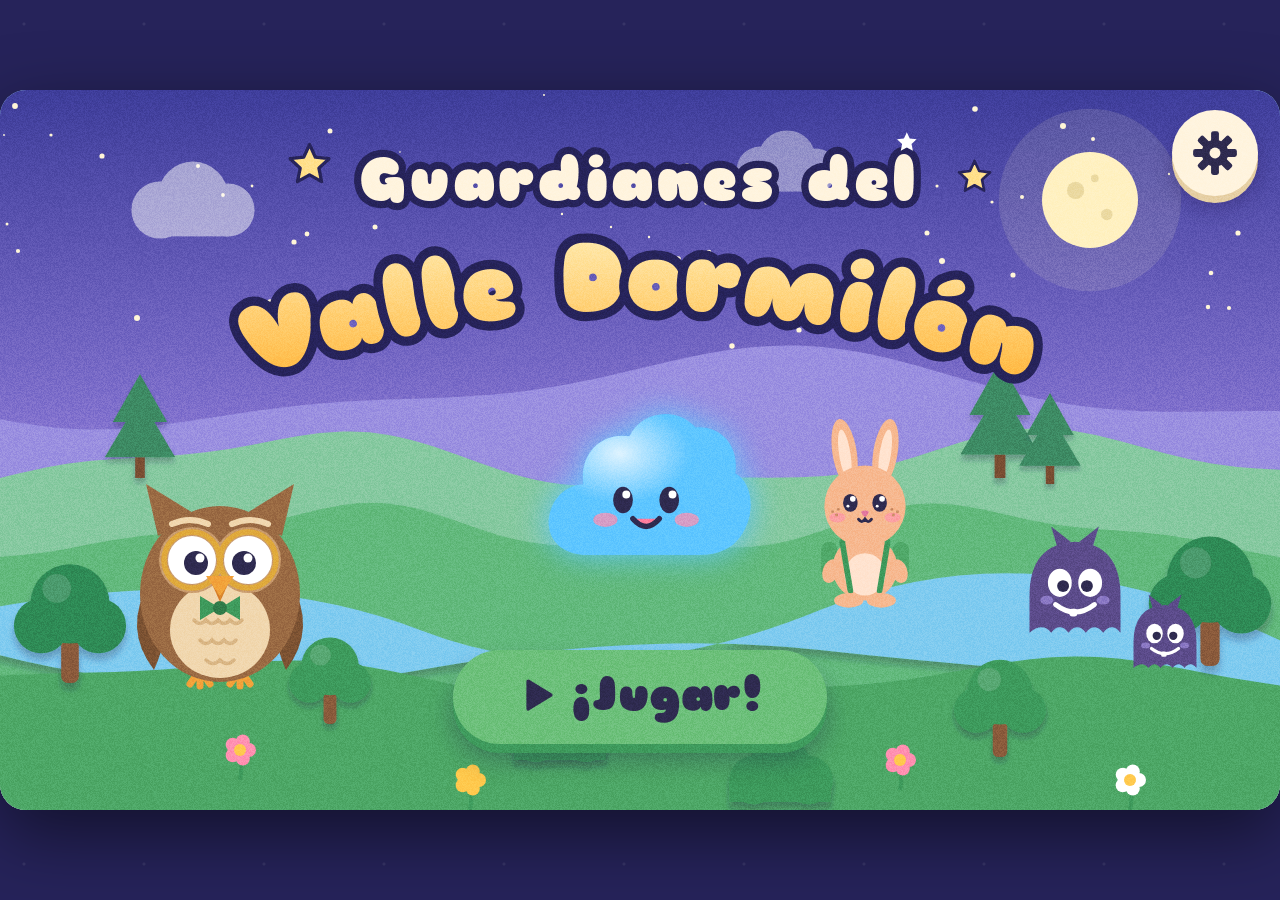
==== index.html @ 63bff2cf "Add files via upload Siii" ====
<!DOCTYPE html>
<html lang="es">
<head>
<meta charset="utf-8">
<meta name="viewport" content="width=device-width, initial-scale=1, user-scalable=no">
<title>Guardianes del Valle Dormilón</title>
<link rel="preconnect" href="https://fonts.googleapis.com">
<link rel="preconnect" href="https://fonts.gstatic.com" crossorigin>
<link href="https://fonts.googleapis.com/css2?family=Baloo+2:wght@500;600;700;800&family=Sniglet:wght@400;800&display=swap" rel="stylesheet">
<style>
:root{
  --noche:#26235A; --noche2:#3B3880;
  --musgo:#6CC07A; --musgo2:#3E9A5C;
  --farol:#FFC94D; --farol2:#DE8F17;
  --lumi:#5EC6FF; --petalo:#FF8FB1;
  --papel:#FFF4DE; --papel2:#E6CFA3;
  --tinta:#2E2A4F;
  --display:'Sniglet','Baloo 2','Trebuchet MS',system-ui,sans-serif;
  --body:'Baloo 2','Trebuchet MS',system-ui,sans-serif;
  /* Escenario fijo de 1280x720 que se escala para caber en cualquier pantalla; mundo de papel recortado al anochecer */
  color-scheme: dark;
}
*{box-sizing:border-box}
html,body{height:100%;margin:0;overflow:hidden}
body{
  background:var(--noche);
  background-image:radial-gradient(circle at 20% 20%,rgba(255,255,255,.08) 0 1px,transparent 2px),radial-gradient(circle at 70% 60%,rgba(255,255,255,.06) 0 1px,transparent 2px);
  background-size:120px 120px,170px 170px;
  font-family:var(--body);color:var(--tinta);
  -webkit-tap-highlight-color:transparent;user-select:none;-webkit-user-select:none;
}
button{font-family:inherit;color:inherit}
#stage{
  position:absolute;left:50%;top:50%;width:1280px;height:720px;
  transform-origin:center center;transform:translate(-50%,-50%);
  overflow:hidden;border-radius:26px;background:#9fd8ff;
  box-shadow:0 24px 70px rgba(0,0,0,.5);touch-action:none;
}
.screen{position:absolute;inset:0;animation:fadeIn .35s ease both}
@keyframes fadeIn{from{opacity:0}to{opacity:1}}
.abs{position:absolute}
.bg{position:absolute;inset:0;width:100%;height:100%;display:block}
.grain{position:absolute;inset:0;pointer-events:none;z-index:200;opacity:.16;mix-blend-mode:overlay;background-size:256px 256px}

/* Botones */
.btn{
  font-family:var(--display);font-weight:800;font-size:38px;line-height:1;letter-spacing:.5px;
  color:var(--tinta);background:var(--farol);border:none;border-radius:999px;
  padding:18px 46px 22px;display:inline-flex;align-items:center;gap:14px;cursor:pointer;
  box-shadow:0 9px 0 var(--farol2),0 16px 26px rgba(20,10,60,.3);
  transition:transform .12s,box-shadow .12s;
}
.btn svg{width:40px;height:40px}
.btn:active{transform:translateY(7px);box-shadow:0 2px 0 var(--farol2),0 6px 12px rgba(20,10,60,.3)}
.btn.verde{background:var(--musgo);box-shadow:0 9px 0 var(--musgo2),0 16px 26px rgba(20,10,60,.3)}
.btn.verde:active{box-shadow:0 2px 0 var(--musgo2)}
.btn.papel{background:var(--papel);box-shadow:0 9px 0 var(--papel2),0 16px 26px rgba(20,10,60,.3)}
.btn.papel:active{box-shadow:0 2px 0 var(--papel2)}
.btn.sm{font-size:28px;padding:14px 30px 17px}
.btn.sm svg{width:32px;height:32px}
.btn:focus-visible,.ibtn:focus-visible,.node:focus-visible{outline:5px solid #fff;outline-offset:5px}
.ibtn{
  width:86px;height:86px;border-radius:50%;border:none;background:var(--papel);cursor:pointer;
  display:grid;place-items:center;box-shadow:0 7px 0 var(--papel2),0 12px 20px rgba(20,10,60,.28);
  transition:transform .12s,box-shadow .12s;padding:0;
}
.ibtn svg{width:50px;height:50px}
.ibtn:active{transform:translateY(6px);box-shadow:0 1px 0 var(--papel2)}
.ibtn.off{opacity:.55}
.label-under{font-family:var(--display);font-size:20px;color:#fff;text-align:center;margin-top:10px;-webkit-text-stroke:5px var(--noche);paint-order:stroke fill}

/* Narrador: Don Plumas */
#narr{position:absolute;left:6px;bottom:4px;z-index:80;display:flex;align-items:flex-end;pointer-events:none}
#narr .owl{width:138px;height:152px;pointer-events:auto;cursor:pointer;filter:drop-shadow(0 6px 0 rgba(0,0,0,.18))}
#narr .bubble{
  background:var(--papel);border-radius:30px;padding:16px 26px 18px;font-size:29px;font-weight:600;line-height:1.18;
  max-width:600px;margin:0 0 88px 2px;position:relative;box-shadow:0 7px 0 rgba(46,42,79,.18),0 14px 30px rgba(0,0,0,.18);
  transition:opacity .25s,transform .25s;transform-origin:left bottom;text-wrap:balance;
}
#narr .bubble:before{content:"";position:absolute;left:-16px;bottom:22px;border:14px solid transparent;border-right:22px solid var(--papel);border-left:0}
#narr.quiet .bubble{opacity:0;transform:scale(.85)}
#narr.gone{display:none}
.owl .beak-low{transform-box:fill-box;transform-origin:50% 0}
.talking .owl .beak-low,.owl.talking .beak-low{animation:beak .2s ease-in-out infinite alternate}
@keyframes beak{to{transform:translateY(7px) scaleY(1.15)}}
.owl .wing-r{transform-box:fill-box;transform-origin:20% 10%}
.talking .owl .wing-r,.owl.talking .wing-r{animation:wave .5s ease-in-out infinite alternate}
@keyframes wave{to{transform:rotate(-22deg)}}
.owl .lid{transform-box:fill-box;transform-origin:50% 0;transform:scaleY(0);animation:blink 5s infinite}
@keyframes blink{0%,93%,100%{transform:scaleY(0)}96%{transform:scaleY(1)}}

/* Lumi */
.lumi{overflow:visible;filter:drop-shadow(0 0 16px var(--lc))}
.lumi .lumi-fill{fill:var(--lc);transition:fill .7s}
.float{animation:float 3.2s ease-in-out infinite}
@keyframes float{0%,100%{transform:translateY(0)}50%{transform:translateY(-14px)}}
.bob{animation:bob 2.2s ease-in-out infinite}
@keyframes bob{0%,100%{transform:translateY(0) rotate(-2deg)}50%{transform:translateY(-8px) rotate(2deg)}}
.shake{animation:shake .5s}
@keyframes shake{0%,100%{transform:translateX(0)}20%{transform:translateX(-14px)}40%{transform:translateX(12px)}60%{transform:translateX(-8px)}80%{transform:translateX(5px)}}
.hop{animation:hop .6s cubic-bezier(.3,1.6,.5,1)}
@keyframes hop{0%,100%{transform:translateY(0) scale(1)}15%{transform:translateY(6px) scale(1.1,.9)}50%{transform:translateY(-70px) scale(.95,1.05)}}
.pulse{animation:pulse 1.4s ease-in-out infinite}
@keyframes pulse{0%,100%{transform:scale(1)}50%{transform:scale(1.08)}}
.wiggle{animation:wiggle .45s}
@keyframes wiggle{0%,100%{transform:rotate(0)}25%{transform:rotate(-8deg)}75%{transform:rotate(8deg)}}
.zzz{position:absolute;font-family:var(--display);font-weight:800;color:#fff;font-size:40px;text-shadow:0 3px 0 rgba(0,0,0,.25);animation:zzz 3s ease-out infinite;pointer-events:none}
@keyframes zzz{0%{opacity:0;transform:translate(0,0) scale(.6)}20%{opacity:1}100%{opacity:0;transform:translate(50px,-110px) scale(1.3)}}

/* Arrastrables */
.drag{touch-action:none;cursor:grab}
.dragging{cursor:grabbing;z-index:90!important;filter:drop-shadow(0 14px 10px rgba(0,0,0,.3))}
.dragging>*{transform:scale(1.12)}
.returning{transition:left .3s cubic-bezier(.3,1.4,.5,1),top .3s cubic-bezier(.3,1.4,.5,1)}

/* HUD de nivel */
.hud{position:absolute;left:0;right:0;top:0;height:110px;display:flex;align-items:center;gap:16px;padding:14px 18px;z-index:70;pointer-events:none}
.hud>*{pointer-events:auto}
.chip{
  font-family:var(--display);font-size:26px;background:var(--papel);border-radius:999px;padding:10px 22px 12px;
  box-shadow:0 5px 0 var(--papel2);display:inline-flex;align-items:center;gap:10px;white-space:nowrap
}
.chip svg{width:30px;height:30px}
.chip.derecho{background:var(--petalo);box-shadow:0 5px 0 #D9658C;color:#fff}
.hud .grow{flex:1}
.meter{display:flex;align-items:center;gap:10px;background:rgba(255,244,222,.96);border-radius:999px;padding:8px 18px 8px 10px;box-shadow:0 5px 0 var(--papel2)}
.meter .mi{width:44px;height:44px;display:grid;place-items:center}
.meter .mi svg{width:100%;height:100%}
.meter .segs{display:flex;gap:5px;width:230px;height:28px}
.meter .segs b{flex:1;border-radius:9px;background:#E3D3B4;transition:background .3s,transform .3s}
.meter .segs b.on{background:var(--musgo);transform:scaleY(1.12)}
.meter.blue .segs b.on{background:#7A6CFF}
.hud .chip{font-size:21px;padding:9px 18px 11px}
.hud .meter .segs{width:200px}

/* Modales */
.modal{position:absolute;inset:0;z-index:75;display:grid;place-items:center;background:rgba(30,25,80,.55);animation:fadeIn .25s both}
.card{
  background:var(--papel);border-radius:40px;padding:34px 44px;box-shadow:0 12px 0 var(--papel2),0 30px 60px rgba(0,0,0,.35);
  text-align:center;animation:popIn .45s cubic-bezier(.3,1.5,.5,1) both;max-width:1000px
}
@keyframes popIn{from{transform:scale(.6);opacity:0}to{transform:scale(1);opacity:1}}
.card h2{font-family:var(--display);font-weight:800;font-size:60px;margin:0 0 8px;line-height:1.05;text-wrap:balance}
.card p{font-size:28px;margin:6px 0;line-height:1.25;text-wrap:balance}
.row{display:flex;gap:22px;justify-content:center;align-items:center;flex-wrap:wrap}
.stars3{display:flex;gap:14px;justify-content:center;margin:6px 0 12px}
.stars3 svg{width:96px;height:96px}
.stars3 .s{opacity:.2;transform:scale(.7);transition:all .35s cubic-bezier(.3,1.6,.5,1)}
.stars3 .s.on{opacity:1;transform:scale(1)}
.reward{background:#fff;border-radius:26px;padding:12px 18px 14px;width:250px;box-shadow:0 6px 0 #EADBC0}
.reward .pic{height:130px;display:grid;place-items:center}
.reward .pic svg{max-height:130px;max-width:200px}
.reward b{font-family:var(--display);font-size:22px;display:block}
.reward span{font-size:20px}
.lesson{font-family:var(--display);font-size:32px;color:#C2416E;margin:14px 0 18px}

/* Partículas */
.spark{position:absolute;width:26px;height:26px;pointer-events:none;z-index:95;animation:spark .8s ease-out forwards}
.spark svg{width:100%;height:100%}
@keyframes spark{from{transform:translate(0,0) scale(1) rotate(0);opacity:1}to{transform:translate(var(--dx),var(--dy)) scale(.3) rotate(160deg);opacity:0}}
.ftext{position:absolute;font-family:var(--display);font-weight:800;font-size:44px;color:#fff;pointer-events:none;z-index:96;
  -webkit-text-stroke:8px var(--tinta);paint-order:stroke fill;animation:ftext 1.1s ease-out forwards;white-space:nowrap}
@keyframes ftext{0%{transform:translate(-50%,0) scale(.5);opacity:0}20%{transform:translate(-50%,-20px) scale(1.1);opacity:1}100%{transform:translate(-50%,-90px) scale(1);opacity:0}}

/* Mapa */
.node{position:absolute;width:132px;height:132px;margin:-66px 0 0 -66px;border-radius:50%;border:none;padding:0;cursor:pointer;
  background:var(--papel);box-shadow:0 9px 0 var(--papel2),0 18px 30px rgba(20,10,60,.35);display:grid;place-items:center;transition:transform .15s}
.node:active{transform:translateY(6px)}
.node .ico{width:96px;height:96px}
.node .num{position:absolute;top:-10px;left:-6px;width:48px;height:48px;border-radius:50%;background:var(--noche2);color:#fff;
  font-family:var(--display);font-size:28px;display:grid;place-items:center;box-shadow:0 4px 0 rgba(0,0,0,.25)}
.node.locked{background:#CFC8DA;box-shadow:0 9px 0 #A79FB8,0 18px 30px rgba(20,10,60,.35)}
.node.locked .ico{filter:grayscale(1);opacity:.35}
.node .lock{position:absolute;width:62px;height:62px}
.node.next{animation:glow 1.6s ease-in-out infinite}
@keyframes glow{0%,100%{box-shadow:0 9px 0 var(--papel2),0 0 0 0 rgba(255,214,90,.9)}50%{box-shadow:0 9px 0 var(--papel2),0 0 0 18px rgba(255,214,90,0)}}
.nstars{position:absolute;display:flex;gap:2px;transform:translateX(-50%)}
.nstars svg{width:36px;height:36px}
.nname{position:absolute;transform:translateX(-50%);font-family:var(--display);font-size:22px;color:#fff;white-space:nowrap;
  -webkit-text-stroke:6px var(--noche);paint-order:stroke fill}
.topbar{position:absolute;top:16px;left:20px;right:20px;display:flex;align-items:center;gap:16px;z-index:60}
.counter{font-family:var(--display);font-size:34px;background:var(--papel);border-radius:999px;padding:8px 22px 10px 12px;display:flex;align-items:center;gap:8px;box-shadow:0 6px 0 var(--papel2)}
.counter svg{width:46px;height:46px}

/* Puzzle */
.board{position:absolute;border-radius:24px;background:#5A8F4E;box-shadow:0 10px 0 #3E6B35,0 20px 40px rgba(0,0,0,.3)}
.tile{position:absolute;border-radius:16px;overflow:hidden;cursor:pointer;transition:left .22s ease,top .22s ease;border:4px solid #fff;box-shadow:0 4px 0 rgba(0,0,0,.2)}
.tile svg{width:100%;height:100%;display:block}
.tile.can{animation:canmove 1.2s ease-in-out infinite}
@keyframes canmove{0%,100%{box-shadow:0 4px 0 rgba(0,0,0,.2),0 0 0 0 rgba(255,214,90,.0)}50%{box-shadow:0 4px 0 rgba(0,0,0,.2),0 0 0 7px rgba(255,214,90,.95)}}

/* Escenas varias */
.light{cursor:pointer}
.dark{position:absolute;inset:0;background:#0B0A2A;opacity:0;transition:opacity .8s;pointer-events:none}
.glowbox{animation:pulse 1.2s ease-in-out infinite}
.bubble5{position:absolute;width:118px;height:118px;margin:-59px 0 0 -59px;cursor:pointer;touch-action:none;left:0;top:0}
.bubble5 svg{width:100%;height:100%;overflow:visible}
.popping{animation:pop5 .35s ease-out forwards;pointer-events:none}
@keyframes pop5{to{transform:scale(1.6);opacity:0}}
.twinkle{animation:twinkle 2.6s ease-in-out infinite}
@keyframes twinkle{0%,100%{opacity:1}50%{opacity:.25}}
.tbub{position:absolute;z-index:85;transform:translate(-50%,-100%);background:#fff;border-radius:26px;padding:12px 22px 14px;font-family:var(--display);font-size:26px;
  box-shadow:0 6px 0 rgba(46,42,79,.15);animation:popIn .3s cubic-bezier(.3,1.5,.5,1) both;max-width:420px;text-align:center;pointer-events:none;text-wrap:balance}
.tbub:after{content:"";position:absolute;left:50%;bottom:-16px;margin-left:-12px;border:12px solid transparent;border-top:16px solid #fff;border-bottom:0}
.choice{position:absolute;background:#fff;border:none;border-radius:30px;cursor:pointer;padding:14px;box-shadow:0 9px 0 #EADBC0,0 16px 28px rgba(0,0,0,.18);
  display:flex;flex-direction:column;align-items:center;justify-content:center;gap:8px;font-family:var(--display);font-size:25px;line-height:1.1;text-align:center;transition:transform .12s}
.choice:active{transform:translateY(6px)}
.choice.right{outline:7px solid var(--musgo)}
.choice .pic{display:grid;place-items:center}
.rot-hint{position:fixed;inset:0;z-index:999;background:var(--noche);color:#fff;display:none;flex-direction:column;align-items:center;justify-content:center;gap:20px;text-align:center;padding:24px;font-family:var(--display);font-size:26px}
.rot-hint.show{display:flex}
.rot-hint svg{width:120px;height:120px}

@media (prefers-reduced-motion: reduce){
  .float,.bob,.pulse,.node.next,.tile.can,.glowbox{animation:none!important}
  .screen,.card{animation-duration:.01s!important}
}

</style>
</head>
<body>
<div id="stage" role="application" aria-label="Juego Guardianes del Valle Dormilón"></div>
<script>
/* ============ ARTE: personajes, iconos y escenarios (SVG original) ============ */
const INK='#2E2A4F';
let _uid=0; const uid=p=>(p||'u')+(++_uid);

/* PRNG con semilla para que los escenarios sean siempre iguales */
function seeded(s){return function(){s|=0;s=s+0x6D2B79F5|0;let t=Math.imul(s^s>>>15,1|s);t=t+Math.imul(t^t>>>7,61|t)^t;return((t^t>>>14)>>>0)/4294967296}}

function smooth(pts){
  let d=`M${pts[0][0].toFixed(1)} ${pts[0][1].toFixed(1)}`;
  for(let i=1;i<pts.length-1;i++){const[x,y]=pts[i],[nx,ny]=pts[i+1];d+=` Q${x.toFixed(1)} ${y.toFixed(1)} ${((x+nx)/2).toFixed(1)} ${((y+ny)/2).toFixed(1)}`}
  const l=pts[pts.length-1];return d+` L${l[0].toFixed(1)} ${l[1].toFixed(1)}`;
}
function hill(y0,amp,waves,phase,fill,cut=true,W=1280,H=720){
  const pts=[];const N=28;
  for(let i=0;i<=N;i++){const t=i/N;pts.push([t*W,y0+Math.sin(t*Math.PI*2*waves+phase)*amp+Math.sin(t*Math.PI*2*waves*2.3+phase*1.7)*amp*.35])}
  return `<path d="${smooth(pts)} L${W} ${H} L0 ${H} Z" fill="${fill}" ${cut?'filter="url(#cut)"':''}/>`;
}
function tree(x,y,s=1,c='#3E9A5C',fruit){
  let f='';if(fruit){const r=seeded(x*7+y);for(let i=0;i<6;i++)f+=`<circle cx="${(r()*60-30).toFixed(0)}" cy="${(-20-r()*45).toFixed(0)}" r="6" fill="${fruit}"/>`}
  return `<g transform="translate(${x} ${y}) scale(${s})" filter="url(#cut)"><rect x="-8" y="-14" width="16" height="44" rx="6" fill="#8A5A3B"/><circle cx="0" cy="-42" r="36" fill="${c}"/><circle cx="-26" cy="-22" r="25" fill="${c}"/><circle cx="26" cy="-22" r="25" fill="${c}"/><circle cx="-12" cy="-56" r="13" fill="#fff" opacity=".14"/>${f}</g>`;
}
function pine(x,y,s=1,c='#2F7A55'){
  return `<g transform="translate(${x} ${y}) scale(${s})" filter="url(#cut)"><rect x="-6" y="-6" width="12" height="26" fill="#7A4E33"/><path d="M0 -110 L34 -50 L18 -50 L44 -6 L-44 -6 L-18 -50 L-34 -50 Z" fill="${c}"/></g>`;
}
function bush(x,y,s=1,c='#4FA868'){
  return `<g transform="translate(${x} ${y}) scale(${s})" filter="url(#cut)"><circle cx="-24" cy="0" r="22" fill="${c}"/><circle cx="0" cy="-12" r="28" fill="${c}"/><circle cx="26" cy="0" r="22" fill="${c}"/><rect x="-46" y="0" width="92" height="20" fill="${c}"/></g>`;
}
function flower(x,y,c='#FF8FB1',s=1){
  let p='';for(let i=0;i<5;i++){const a=i*72*Math.PI/180;p+=`<circle cx="${(Math.cos(a)*9).toFixed(1)}" cy="${(Math.sin(a)*9).toFixed(1)}" r="7" fill="${c}"/>`}
  return `<g transform="translate(${x} ${y}) scale(${s})"><path d="M0 0 Q3 16 0 30" stroke="#3E9A5C" stroke-width="4" fill="none"/>${p}<circle r="6" fill="#FFC94D"/></g>`;
}
function cloudShape(x,y,s=1,o=.9){
  return `<g transform="translate(${x} ${y}) scale(${s})" opacity="${o}"><circle cx="0" cy="0" r="26" fill="#fff"/><circle cx="30" cy="-12" r="32" fill="#fff"/><circle cx="62" cy="0" r="24" fill="#fff"/><rect x="0" y="0" width="62" height="24" fill="#fff"/></g>`;
}
function starField(n,seed,y1=0,y2=360,tw=true){
  const r=seeded(seed);let s='';
  for(let i=0;i<n;i++){const x=r()*1280,y=y1+r()*(y2-y1),rad=r()*2.2+.8;s+=`<circle cx="${x.toFixed(0)}" cy="${y.toFixed(0)}" r="${rad.toFixed(1)}" fill="#FFF6D8" ${tw&&i%3==0?`class="twinkle" style="animation-delay:${(r()*3).toFixed(1)}s"`:''}/>`}
  return s;
}
function starPath(cx,cy,r,fill,stroke){
  let d='';for(let i=0;i<10;i++){const a=-Math.PI/2+i*Math.PI/5,rr=i%2?r*.48:r;d+=(i?'L':'M')+(cx+Math.cos(a)*rr).toFixed(1)+' '+(cy+Math.sin(a)*rr).toFixed(1)}
  return `<path d="${d}Z" fill="${fill}" ${stroke?`stroke="${stroke}" stroke-width="${r*.16}" stroke-linejoin="round"`:''}/>`;
}
function moon(x,y,r){
  return `<g><circle cx="${x}" cy="${y}" r="${r*1.9}" fill="#FFF1C1" opacity=".12"/><circle cx="${x}" cy="${y}" r="${r}" fill="#FFF1C1"/><circle cx="${x-r*.3}" cy="${y-r*.2}" r="${r*.18}" fill="#EBD9A0"/><circle cx="${x+r*.35}" cy="${y+r*.3}" r="${r*.12}" fill="#EBD9A0"/><circle cx="${x+r*.1}" cy="${y-r*.45}" r="${r*.08}" fill="#EBD9A0"/></g>`;
}
function cabin(x,y,s=1,lit=true){
  return `<g transform="translate(${x} ${y}) scale(${s})" filter="url(#cut)">
  <rect x="-90" y="-80" width="180" height="120" rx="14" fill="#C9875A"/>
  <path d="M-90 -50 H90 M-90 -20 H90 M-90 10 H90" stroke="#A86B43" stroke-width="5"/>
  <path d="M-118 -70 Q0 -190 118 -70 Q0 -96 -118 -70Z" fill="#E2574C"/>
  <circle cx="-50" cy="-118" r="9" fill="#fff" opacity=".9"/><circle cx="20" cy="-136" r="10" fill="#fff" opacity=".9"/><circle cx="62" cy="-104" r="8" fill="#fff" opacity=".9"/>
  <rect x="44" y="-180" width="24" height="56" fill="#8C5B3F"/>
  <path d="M-26 40 V-14 Q0 -46 26 -14 V40Z" fill="#6B3F27"/><circle cx="14" cy="10" r="4" fill="#FFC94D"/>
  <circle cx="-58" cy="-30" r="20" fill="${lit?'#FFE08A':'#3B3880'}" stroke="#6B3F27" stroke-width="6"/>
  <circle cx="58" cy="-30" r="20" fill="${lit?'#FFE08A':'#3B3880'}" stroke="#6B3F27" stroke-width="6"/>
  </g>`;
}

/* ---------- Lumi ---------- */
const CLOUD='M48 150 C18 150 8 128 14 110 C20 92 34 86 44 86 C40 58 60 38 86 42 C96 20 128 14 146 34 C170 32 186 52 182 76 C198 84 200 110 190 128 C182 144 166 150 150 150 Z';
function lumiFace(mood){
  const e={
    happy:`<ellipse cx="80" cy="100" rx="9" ry="12" fill="${INK}"/><ellipse cx="122" cy="100" rx="9" ry="12" fill="${INK}"/><circle cx="83" cy="95" r="3.6" fill="#fff"/><circle cx="125" cy="95" r="3.6" fill="#fff"/>`,
    wow:`<circle cx="80" cy="99" r="12" fill="${INK}"/><circle cx="122" cy="99" r="12" fill="${INK}"/><circle cx="84" cy="94" r="4.5" fill="#fff"/><circle cx="126" cy="94" r="4.5" fill="#fff"/>`,
    sleep:`<path d="M70 101 Q80 110 90 101" stroke="${INK}" stroke-width="5" fill="none" stroke-linecap="round"/><path d="M112 101 Q122 110 132 101" stroke="${INK}" stroke-width="5" fill="none" stroke-linecap="round"/>`,
    tired:`<path d="M70 102 L90 98 Q89 110 80 110 Q71 110 70 102Z" fill="${INK}"/><path d="M112 98 L132 102 Q131 110 122 110 Q113 110 112 98Z" fill="${INK}"/><path d="M67 103 L92 97 M110 97 L135 103" stroke="${INK}" stroke-width="4" stroke-linecap="round"/>`,
    neutral:`<circle cx="80" cy="101" r="7.5" fill="${INK}"/><circle cx="122" cy="101" r="7.5" fill="${INK}"/><circle cx="82" cy="98" r="2.5" fill="#fff"/><circle cx="124" cy="98" r="2.5" fill="#fff"/>`,
    scared:`<ellipse cx="80" cy="102" rx="7" ry="12" fill="${INK}"/><ellipse cx="122" cy="102" rx="7" ry="12" fill="${INK}"/><circle cx="82" cy="97" r="2.6" fill="#fff"/><circle cx="124" cy="97" r="2.6" fill="#fff"/><path d="M68 86 Q76 78 90 82 M134 86 Q126 78 112 82" stroke="${INK}" stroke-width="4" fill="none" stroke-linecap="round"/><path d="M156 66 Q164 80 156 88 Q148 80 156 66Z" fill="#7FD3FF" stroke="#fff" stroke-width="2"/>`,
    angry:`<ellipse cx="80" cy="102" rx="8" ry="9" fill="${INK}"/><ellipse cx="122" cy="102" rx="8" ry="9" fill="${INK}"/><path d="M66 86 L91 94 M136 86 L111 94" stroke="${INK}" stroke-width="5" stroke-linecap="round"/>`,
    sad:`<ellipse cx="80" cy="102" rx="8" ry="10" fill="${INK}"/><ellipse cx="122" cy="102" rx="8" ry="10" fill="${INK}"/><path d="M68 90 L89 84 M134 90 L113 84" stroke="${INK}" stroke-width="4" stroke-linecap="round"/>`
  }[mood]||'';
  const m={
    happy:`<path d="M89 117 Q101 131 113 117" stroke="${INK}" stroke-width="5" fill="#FF7E9E" stroke-linecap="round" stroke-linejoin="round"/>`,
    wow:`<ellipse cx="101" cy="124" rx="8" ry="10" fill="${INK}"/>`,
    sleep:`<ellipse cx="101" cy="122" rx="5" ry="4" fill="${INK}"/>`,
    tired:`<ellipse cx="101" cy="124" rx="6" ry="7.5" fill="${INK}"/>`,
    sad:`<path d="M90 126 Q101 116 112 126" stroke="${INK}" stroke-width="4.5" fill="none" stroke-linecap="round"/>`,
    neutral:`<path d="M93 122 H109" stroke="${INK}" stroke-width="4.5" stroke-linecap="round"/>`,
    scared:`<path d="M88 126 q4 -5 8 0 q4 5 8 0 q4 -5 8 0" stroke="${INK}" stroke-width="4" fill="none" stroke-linecap="round"/>`,
    angry:`<path d="M90 127 Q101 118 112 127" stroke="${INK}" stroke-width="5" fill="none" stroke-linecap="round"/>`
  }[mood]||'';
  return e+`<ellipse cx="64" cy="118" rx="11" ry="6.5" fill="#FF8FB1" opacity=".75"/><ellipse cx="138" cy="118" rx="11" ry="6.5" fill="#FF8FB1" opacity=".75"/>`+m;
}
const ACC={
  gorro:`<path d="M96 46 Q120 -6 176 14 Q150 26 150 50 Q122 36 96 46Z" fill="#7A6CFF"/><path d="M110 34 Q130 14 160 20" stroke="#fff" stroke-width="6" opacity=".6" fill="none"/><circle cx="178" cy="14" r="11" fill="#fff"/>`,
  peluche:`<g transform="translate(150 118)"><circle cx="-14" cy="-26" r="9" fill="#B07A4F"/><circle cx="14" cy="-26" r="9" fill="#B07A4F"/><circle cx="0" cy="-12" r="20" fill="#C68E5E"/><ellipse cx="0" cy="16" rx="24" ry="20" fill="#C68E5E"/><circle cx="-7" cy="-14" r="3" fill="${INK}"/><circle cx="7" cy="-14" r="3" fill="${INK}"/><ellipse cx="0" cy="-6" rx="6" ry="4" fill="#8A5A3B"/><ellipse cx="0" cy="16" rx="12" ry="10" fill="#E9C49B"/></g>`,
  manta:`<path d="M6 120 Q100 96 196 120 L192 156 Q100 170 10 156Z" fill="#FF9EC4"/><path d="M6 120 Q100 96 196 120" stroke="#fff" stroke-width="6" fill="none" opacity=".7"/><circle cx="50" cy="138" r="6" fill="#fff" opacity=".7"/><circle cx="100" cy="132" r="6" fill="#fff" opacity=".7"/><circle cx="150" cy="138" r="6" fill="#fff" opacity=".7"/>`,
  lazo:`<g transform="translate(70 48) rotate(-20)"><path d="M0 0 L-24 -14 L-24 14Z M0 0 L24 -14 L24 14Z" fill="#E2574C"/><circle r="7" fill="#C23A31"/></g>`,
  hoja:`<path d="M110 30 Q112 10 104 0" stroke="#2F7A48" stroke-width="5" fill="none" stroke-linecap="round"/><path d="M106 6 Q126 -12 144 2 Q126 18 106 6Z" fill="#3E9A5C"/>`,
  libro:`<g transform="translate(100 132)"><path d="M-44 -14 Q-22 -24 0 -12 Q22 -24 44 -14 V18 Q22 8 0 20 Q-22 8 -44 18Z" fill="#7A6CFF" stroke="${INK}" stroke-width="3.5" stroke-linejoin="round"/><path d="M0 -12 V20" stroke="${INK}" stroke-width="3.5"/><path d="M-34 -6 Q-18 -12 -6 -4 M6 -4 Q18 -12 34 -6" stroke="#fff" stroke-width="3" fill="none" opacity=".7"/></g>`,
  antifaz:`<path d="M58 88 Q80 80 100 92 Q120 80 144 88 Q148 104 132 110 Q116 112 101 102 Q86 112 70 110 Q54 104 58 88Z" fill="#7A6CFF" stroke="${INK}" stroke-width="3"/><path d="M58 92 L30 84 M144 92 L172 84" stroke="#7A6CFF" stroke-width="5" stroke-linecap="round"/>${starPath(78,96,5,'#FFE08A')}${starPath(124,96,5,'#FFE08A')}`,
  estrellas:`${starPath(20,40,12,'#FFE08A')}${starPath(186,30,10,'#FFE08A')}${starPath(176,150,8,'#FFE08A')}${starPath(14,140,7,'#FFE08A')}`,
  estrella:''
};
function lumiSVG(o={}){
  const id=uid('lg');const mood=o.mood||'happy';const col=o.color||'#5EC6FF';
  const acc=(o.acc||[]).map(a=>ACC[a]||'').join('');
  const front=(o.front||[]).map(a=>ACC[a]||'').join('');
  return `<svg class="lumi ${o.cls||''}" viewBox="0 0 200 170" style="--lc:${col}" aria-hidden="true">
  <defs><radialGradient id="${id}" cx="35%" cy="28%" r="70%"><stop offset="0" stop-color="#fff" stop-opacity=".8"/><stop offset=".5" stop-color="#fff" stop-opacity="0"/></radialGradient></defs>
  <g class="lumi-body">${acc}<path class="lumi-fill" d="${CLOUD}"/><path d="${CLOUD}" fill="url(#${id})"/><g class="face">${lumiFace(mood)}</g>${front}</g></svg>`;
}
function setLumi(node,{mood,color}={}){
  const svg=node.matches('svg')?node:node.querySelector('svg.lumi');if(!svg)return;
  if(color)svg.style.setProperty('--lc',color);
  if(mood){const f=svg.querySelector('.face');if(f)f.innerHTML=lumiFace(mood)}
}
function mix(a,b,t){t=Math.max(0,Math.min(1,t));const p=h=>[1,3,5].map(i=>parseInt(h.slice(i,i+2),16));const A=p(a),B=p(b);return'#'+A.map((v,i)=>Math.round(v+(B[i]-v)*t).toString(16).padStart(2,'0')).join('')}
const GRIS='#A9B1C2',AZUL='#5EC6FF';
const lumiColor=t=>mix(GRIS,AZUL,t);

/* ---------- Don Plumas ---------- */
function owlSVG(cls=''){
  return `<svg class="owl ${cls}" viewBox="0 0 200 220" aria-hidden="true">
  <path d="M80 200 l-10 14 M80 200 l0 16 M80 200 l10 14 M120 200 l-10 14 M120 200 l0 16 M120 200 l10 14" stroke="#F2A23A" stroke-width="7" stroke-linecap="round"/>
  <path d="M38 66 L26 14 L78 46Z M162 66 L174 14 L122 46Z" fill="#9A6A43"/>
  <path class="wing-l" d="M30 112 Q2 158 34 200 Q52 160 46 112Z" fill="#7C5232"/>
  <path class="wing-r" d="M170 112 Q198 158 166 200 Q148 160 154 112Z" fill="#7C5232"/>
  <ellipse cx="100" cy="124" rx="80" ry="88" fill="#9A6A43"/>
  <ellipse cx="100" cy="160" rx="50" ry="48" fill="#F1D7AE"/>
  <path d="M74 150 q6 7 12 0 q6 7 12 0 q6 7 12 0 q6 7 12 0 M80 170 q6 7 12 0 q6 7 12 0 q6 7 12 0 M86 190 q7 7 14 0 q7 7 14 0" stroke="#D9B583" stroke-width="3.5" fill="none" stroke-linecap="round"/>
  <path d="M100 138 L80 126 L80 150Z M100 138 L120 126 L120 150Z" fill="#3E9A5C"/><circle cx="100" cy="138" r="7" fill="#2F7A48"/>
  <circle cx="72" cy="90" r="33" fill="#C99B6D"/><circle cx="128" cy="90" r="33" fill="#C99B6D"/>
  <circle cx="72" cy="90" r="24" fill="#fff"/><circle cx="128" cy="90" r="24" fill="#fff"/>
  <circle cx="76" cy="93" r="12" fill="${INK}"/><circle cx="124" cy="93" r="12" fill="${INK}"/>
  <circle cx="80" cy="88" r="4.5" fill="#fff"/><circle cx="128" cy="88" r="4.5" fill="#fff"/>
  <ellipse class="lid" cx="72" cy="90" rx="26" ry="26" fill="#C99B6D"/><ellipse class="lid" cx="128" cy="90" rx="26" ry="26" fill="#C99B6D"/>
  <circle cx="72" cy="90" r="28" fill="none" stroke="#E0A93B" stroke-width="5.5"/><circle cx="128" cy="90" r="28" fill="none" stroke="#E0A93B" stroke-width="5.5"/>
  <path d="M98 88 Q100 82 102 88" stroke="#E0A93B" stroke-width="5" fill="none"/>
  <path d="M52 54 Q70 46 88 54 M112 54 Q130 46 148 54" stroke="#F1D7AE" stroke-width="6" fill="none" stroke-linecap="round"/>
  <path class="beak-low" d="M92 114 L108 114 L100 132Z" fill="#D9822B"/>
  <path d="M86 106 L114 106 L100 126Z" fill="#F2A23A"/>
  </svg>`;
}

/* ---------- Saltarín: conejito original del valle ---------- */
function saltarinSVG(o={}){
  const mood=o.mood||'happy';
  const eyes=mood==='sad'
    ?`<ellipse cx="62" cy="104" rx="8" ry="9" fill="${INK}"/><ellipse cx="98" cy="104" rx="8" ry="9" fill="${INK}"/><path d="M50 90 L70 86 M110 90 L90 86" stroke="${INK}" stroke-width="3.5" stroke-linecap="round"/>`
    :`<ellipse cx="62" cy="102" rx="9" ry="11" fill="${INK}"/><ellipse cx="98" cy="102" rx="9" ry="11" fill="${INK}"/><circle cx="65" cy="97" r="3.5" fill="#fff"/><circle cx="101" cy="97" r="3.5" fill="#fff"/><circle cx="59" cy="106" r="1.8" fill="#fff"/><circle cx="95" cy="106" r="1.8" fill="#fff"/>`;
  const mouth=mood==='sad'?`<path d="M72 128 Q80 122 88 128" stroke="${INK}" stroke-width="3.5" fill="none" stroke-linecap="round"/>`
    :`<path d="M72 122 Q76 128 80 122 Q84 128 88 122" stroke="${INK}" stroke-width="3.5" fill="none" stroke-linecap="round"/>`;
  return `<svg class="saltarin ${o.cls||''}" viewBox="0 0 160 230" aria-hidden="true" style="overflow:visible">
  <g transform="rotate(-9 58 60)"><ellipse cx="58" cy="40" rx="15" ry="42" fill="#F7B88F"/><ellipse cx="58" cy="42" rx="7" ry="31" fill="#FFE3CF"/></g>
  <g transform="rotate(9 102 60)"><ellipse cx="102" cy="40" rx="15" ry="42" fill="#F7B88F"/><ellipse cx="102" cy="42" rx="7" ry="31" fill="#FFE3CF"/></g>
  <rect x="26" y="150" width="20" height="46" rx="10" fill="#4FA868"/><rect x="114" y="150" width="20" height="46" rx="10" fill="#4FA868"/>
  <ellipse cx="80" cy="182" rx="40" ry="40" fill="#F7B88F"/><ellipse cx="80" cy="190" rx="25" ry="26" fill="#FFE3CF"/>
  <path d="M52 150 L62 210 M108 150 L98 210" stroke="#3E9A5C" stroke-width="7" stroke-linecap="round"/>
  <ellipse cx="60" cy="222" rx="18" ry="9" fill="#F7B88F"/><ellipse cx="100" cy="222" rx="18" ry="9" fill="#F7B88F"/>
  <ellipse cx="38" cy="186" rx="10" ry="15" fill="#F7B88F" transform="rotate(20 38 186)"/><ellipse cx="122" cy="186" rx="10" ry="15" fill="#F7B88F" transform="rotate(-20 122 186)"/>
  <circle cx="80" cy="106" r="50" fill="#F7B88F"/>
  ${eyes}
  <path d="M75 113 Q80 110 85 113 Q82 119 80 119 Q78 119 75 113Z" fill="#E2779F"/>${mouth}
  <ellipse cx="46" cy="120" rx="10" ry="6" fill="#FF8FB1" opacity=".6"/><ellipse cx="114" cy="120" rx="10" ry="6" fill="#FF8FB1" opacity=".6"/>
  <g fill="#C98A62"><circle cx="40" cy="113" r="1.8"/><circle cx="47" cy="110" r="1.8"/><circle cx="45" cy="117" r="1.8"/><circle cx="120" cy="113" r="1.8"/><circle cx="113" cy="110" r="1.8"/><circle cx="115" cy="117" r="1.8"/></g>
  ${o.acc==='lentes'?`<circle cx="62" cy="102" r="15" fill="none" stroke="${INK}" stroke-width="3.5"/><circle cx="98" cy="102" r="15" fill="none" stroke="${INK}" stroke-width="3.5"/><path d="M77 100 H83" stroke="${INK}" stroke-width="3.5"/>`:''}
  </svg>`;
}

/* ---------- Traviesos del Ruido (Sombras) ---------- */
function sombraSVG(cls='',extra=''){
  return `<svg class="sombra ${cls}" viewBox="0 0 120 120" aria-hidden="true">
  <path d="M44 26 L38 6 L56 20Z M76 26 L82 6 L64 20Z" fill="#5B4B8A"/>
  <path d="M18 70 Q18 22 60 20 Q102 22 102 70 L102 104 Q94 94 86 104 Q78 94 70 104 Q62 94 54 104 Q46 94 38 104 Q30 94 18 104Z" fill="#5B4B8A"/>
  <ellipse cx="46" cy="58" rx="11" ry="13" fill="#fff"/><ellipse cx="74" cy="58" rx="11" ry="13" fill="#fff"/>
  <circle cx="49" cy="61" r="5.5" fill="${INK}"/><circle cx="71" cy="61" r="5.5" fill="${INK}"/>
  <path d="M42 78 Q60 92 78 78" stroke="#fff" stroke-width="4.5" fill="none" stroke-linecap="round"/><rect x="55" y="82" width="7" height="7" rx="2" fill="#fff"/>
  <ellipse cx="34" cy="74" rx="6" ry="4" fill="#8A78C4"/><ellipse cx="86" cy="74" rx="6" ry="4" fill="#8A78C4"/>${extra}</svg>`;
}

/* ---------- Iconos de interfaz ---------- */
const ICON={
  star:`<svg viewBox="0 0 100 100">${starPath(50,52,44,'#FFC94D','#DE8F17')}</svg>`,
  starOff:`<svg viewBox="0 0 100 100">${starPath(50,52,44,'#E8DCC6','#C9B793')}</svg>`,
  home:`<svg viewBox="0 0 64 64"><path d="M8 32 L32 10 L56 32" stroke="${INK}" stroke-width="7" fill="none" stroke-linecap="round" stroke-linejoin="round"/><path d="M15 30 V54 H49 V30" fill="#FF8FB1" stroke="${INK}" stroke-width="6" stroke-linejoin="round"/><rect x="27" y="38" width="10" height="16" fill="${INK}"/></svg>`,
  speaker:`<svg viewBox="0 0 64 64"><path d="M10 24 H22 L36 12 V52 L22 40 H10Z" fill="${INK}"/><path d="M44 22 Q52 32 44 42 M50 14 Q64 32 50 50" stroke="${INK}" stroke-width="5" fill="none" stroke-linecap="round"/></svg>`,
  mute:`<svg viewBox="0 0 64 64"><path d="M10 24 H22 L36 12 V52 L22 40 H10Z" fill="${INK}"/><path d="M44 24 L58 40 M58 24 L44 40" stroke="#E2574C" stroke-width="6" stroke-linecap="round"/></svg>`,
  book:`<svg viewBox="0 0 64 64"><path d="M6 14 Q20 8 32 16 Q44 8 58 14 V52 Q44 46 32 54 Q20 46 6 52Z" fill="#7A6CFF" stroke="${INK}" stroke-width="5" stroke-linejoin="round"/><path d="M32 16 V54" stroke="${INK}" stroke-width="5"/>${starPath(19,31,7,'#FFC94D')}<circle cx="45" cy="31" r="6" fill="#fff"/></svg>`,
  cabin:`<svg viewBox="0 0 64 64"><path d="M6 30 Q32 -2 58 30Z" fill="#E2574C" stroke="${INK}" stroke-width="5" stroke-linejoin="round"/><rect x="13" y="28" width="38" height="28" rx="4" fill="#C9875A" stroke="${INK}" stroke-width="5"/><path d="M27 56 V42 Q32 36 37 42 V56" fill="${INK}"/></svg>`,
  gear:`<svg viewBox="0 0 64 64"><g fill="${INK}">${[0,45,90,135].map(a=>`<rect x="27" y="4" width="10" height="56" rx="3" transform="rotate(${a} 32 32)"/>`).join('')}</g><circle cx="32" cy="32" r="17" fill="${INK}"/><circle cx="32" cy="32" r="7" fill="#FFF4DE"/></svg>`,
  play:`<svg viewBox="0 0 64 64"><path d="M18 10 L54 32 L18 54Z" fill="${INK}" stroke="${INK}" stroke-width="6" stroke-linejoin="round"/></svg>`,
  next:`<svg viewBox="0 0 64 64"><path d="M10 32 H50 M34 14 L52 32 L34 50" stroke="${INK}" stroke-width="8" fill="none" stroke-linecap="round" stroke-linejoin="round"/></svg>`,
  back:`<svg viewBox="0 0 64 64"><path d="M54 32 H14 M30 14 L12 32 L30 50" stroke="${INK}" stroke-width="8" fill="none" stroke-linecap="round" stroke-linejoin="round"/></svg>`,
  replay:`<svg viewBox="0 0 64 64"><path d="M50 32 A18 18 0 1 1 40 16" stroke="${INK}" stroke-width="7" fill="none" stroke-linecap="round"/><path d="M34 6 L46 16 L34 26Z" fill="${INK}"/></svg>`,
  lock:`<svg viewBox="0 0 64 64"><path d="M20 30 V20 Q20 8 32 8 Q44 8 44 20 V30" stroke="#6E6585" stroke-width="7" fill="none"/><rect x="12" y="28" width="40" height="30" rx="8" fill="#6E6585"/><circle cx="32" cy="42" r="5" fill="#CFC8DA"/></svg>`,
  heart:`<svg viewBox="0 0 64 64"><path d="M32 56 C8 40 4 26 12 16 C20 6 30 12 32 20 C34 12 44 6 52 16 C60 26 56 40 32 56Z" fill="#E2574C"/></svg>`,
  apple:`<svg viewBox="0 0 64 64"><path d="M32 18 C20 10 6 18 10 36 C13 50 24 58 32 54 C40 58 51 50 54 36 C58 18 44 10 32 18Z" fill="#E2574C"/><path d="M32 18 Q32 8 38 4" stroke="#7A4E33" stroke-width="4" fill="none" stroke-linecap="round"/><path d="M34 12 Q44 4 50 12 Q42 18 34 12Z" fill="#3E9A5C"/></svg>`,
  smile:`<svg viewBox="0 0 64 64"><circle cx="32" cy="32" r="26" fill="#FFC94D"/><circle cx="23" cy="27" r="4" fill="${INK}"/><circle cx="41" cy="27" r="4" fill="${INK}"/><path d="M20 37 Q32 50 44 37" stroke="${INK}" stroke-width="4.5" fill="none" stroke-linecap="round"/></svg>`,
  moonI:`<svg viewBox="0 0 64 64"><path d="M40 8 A26 26 0 1 0 56 44 A20 20 0 1 1 40 8Z" fill="#FFE08A"/></svg>`,
  sun:`<svg viewBox="0 0 64 64"><g stroke="#FFB02E" stroke-width="5" stroke-linecap="round">${[0,45,90,135,180,225,270,315].map(a=>`<path d="M32 4 V12" transform="rotate(${a} 32 32)"/>`).join('')}</g><circle cx="32" cy="32" r="15" fill="#FFC94D"/></svg>`,
  shieldS:`<svg viewBox="0 0 64 64"><path d="M32 6 L54 14 V30 Q54 48 32 58 Q10 48 10 30 V14Z" fill="#5EC6FF" stroke="${INK}" stroke-width="4"/><path d="M32 44 C20 36 18 28 22 24 C26 20 31 22 32 26 C33 22 38 20 42 24 C46 28 44 36 32 44Z" fill="#fff"/></svg>`,
  medal:`<svg viewBox="0 0 64 64"><path d="M20 4 L32 26 L44 4" fill="none" stroke="#E2574C" stroke-width="9"/><circle cx="32" cy="40" r="20" fill="#FFC94D" stroke="#DE8F17" stroke-width="4"/>${starPath(32,41,10,'#fff')}</svg>`,
  check:`<svg viewBox="0 0 64 64"><path d="M12 34 L26 48 L52 16" stroke="${INK}" stroke-width="9" fill="none" stroke-linecap="round" stroke-linejoin="round"/></svg>`,
  zzz:`<svg viewBox="0 0 64 64"><text x="8" y="50" font-family="Sniglet,sans-serif" font-weight="800" font-size="40" fill="#7A6CFF">Z</text><text x="34" y="30" font-family="Sniglet,sans-serif" font-weight="800" font-size="26" fill="#7A6CFF">z</text></svg>`,
  rotate:`<svg viewBox="0 0 64 64"><rect x="18" y="6" width="28" height="48" rx="6" fill="none" stroke="#fff" stroke-width="5"/><path d="M8 40 Q6 58 26 60" stroke="#FFC94D" stroke-width="5" fill="none" stroke-linecap="round"/><path d="M22 54 L28 60 L22 64" stroke="#FFC94D" stroke-width="4" fill="none"/></svg>`
};

/* Iconos de nivel (mapa) */
const LVICON=[
  `<svg viewBox="0 0 100 100" class="ico"><path d="M50 8 L84 20 V46 Q84 74 50 90 Q16 74 16 46 V20Z" fill="#5EC6FF" stroke="${INK}" stroke-width="5"/><path d="M50 68 C30 55 27 42 34 36 C40 30 48 33 50 40 C52 33 60 30 66 36 C73 42 70 55 50 68Z" fill="#fff"/></svg>`,
  `<svg viewBox="0 0 100 100" class="ico"><path d="M18 50 H82 L74 86 H26Z" fill="#C9875A" stroke="${INK}" stroke-width="5" stroke-linejoin="round"/><path d="M30 50 Q50 18 70 50" stroke="${INK}" stroke-width="5" fill="none"/><circle cx="40" cy="44" r="12" fill="#E2574C"/><circle cx="60" cy="44" r="11" fill="#FFC94D"/><path d="M26 62 H74 M28 74 H72" stroke="#A86B43" stroke-width="4"/></svg>`,
  `<svg viewBox="0 0 100 100" class="ico"><path d="M14 90 L26 14 M86 90 L74 14 M20 16 H80" stroke="#E2574C" stroke-width="7" stroke-linecap="round"/><path d="M40 16 V60 M60 16 V60" stroke="${INK}" stroke-width="4"/><rect x="34" y="58" width="32" height="10" rx="4" fill="#FFC94D" stroke="${INK}" stroke-width="3"/></svg>`,
  `<svg viewBox="0 0 100 100" class="ico"><path d="M62 10 A40 40 0 1 0 90 66 A32 32 0 1 1 62 10Z" fill="#FFE08A" stroke="#DE8F17" stroke-width="4"/>${starPath(30,30,10,'#FFC94D')}${starPath(22,62,7,'#FFC94D')}</svg>`,
  `<svg viewBox="0 0 200 170" class="ico" style="--lc:#8EC9F0"><path d="${CLOUD}" fill="#8EC9F0"/>${lumiFace('sleep')}${ACC.gorro}</svg>`
];

/* Iconos de los niveles nuevos: escuela, amigos, voz */
LVICON.splice(2,0,`<svg viewBox="0 0 100 100" class="ico"><path d="M12 30 Q30 22 50 32 Q70 22 88 30 V80 Q70 72 50 82 Q30 72 12 80Z" fill="#7A6CFF" stroke="${INK}" stroke-width="5" stroke-linejoin="round"/><path d="M50 32 V82" stroke="${INK}" stroke-width="5"/><path d="M62 70 L84 14 L92 18 L70 74Z" fill="#FFC94D" stroke="${INK}" stroke-width="4" stroke-linejoin="round"/><path d="M62 70 L64 82 L70 74" fill="#2E2A4F"/></svg>`);
LVICON.splice(4,0,
 `<svg viewBox="0 0 100 100" class="ico"><circle cx="30" cy="42" r="18" fill="#5EC6FF"/><circle cx="70" cy="42" r="18" fill="#F7B88F"/><path d="M12 84 Q14 62 30 62 Q46 62 48 84Z" fill="#5EC6FF"/><path d="M52 84 Q54 62 70 62 Q86 62 88 84Z" fill="#F7B88F"/><path d="M50 40 C40 32 38 26 42 22 C45 19 49 20 50 24 C51 20 55 19 58 22 C62 26 60 32 50 40Z" fill="#E2574C"/><path d="M40 74 Q50 66 60 74" stroke="${INK}" stroke-width="5" fill="none" stroke-linecap="round"/></svg>`,
 `<svg viewBox="0 0 100 100" class="ico"><path d="M14 22 H86 Q92 22 92 28 V62 Q92 68 86 68 H44 L26 84 L30 68 H14 Q8 68 8 62 V28 Q8 22 14 22Z" fill="#FFC94D" stroke="${INK}" stroke-width="5" stroke-linejoin="round"/><circle cx="32" cy="45" r="6" fill="${INK}"/><circle cx="50" cy="45" r="6" fill="${INK}"/><circle cx="68" cy="45" r="6" fill="${INK}"/></svg>`);

/* Stickers para la cabaña */
const STICKERS=[
  {name:'Flor del jardín',svg:`<svg viewBox="0 0 100 100"><g stroke="#fff" stroke-width="10" paint-order="stroke">${[0,72,144,216,288].map(a=>`<circle cx="${50+Math.cos(a*Math.PI/180)*20}" cy="${50+Math.sin(a*Math.PI/180)*20}" r="17" fill="#FF8FB1"/>`).join('')}</g>${[0,72,144,216,288].map(a=>`<circle cx="${50+Math.cos(a*Math.PI/180)*20}" cy="${50+Math.sin(a*Math.PI/180)*20}" r="17" fill="#FF8FB1"/>`).join('')}<circle cx="50" cy="50" r="13" fill="#FFC94D"/><circle cx="46" cy="47" r="2.5" fill="${INK}"/><circle cx="54" cy="47" r="2.5" fill="${INK}"/></svg>`},
  {name:'Manzana feliz',svg:`<svg viewBox="0 0 100 100"><path d="M50 26 C32 14 10 26 16 54 C20 74 38 88 50 82 C62 88 80 74 84 54 C90 26 68 14 50 26Z" fill="#E2574C" stroke="#fff" stroke-width="7"/><path d="M52 18 Q62 4 74 14 Q62 24 52 18Z" fill="#3E9A5C"/><circle cx="40" cy="50" r="4" fill="${INK}"/><circle cx="60" cy="50" r="4" fill="${INK}"/><path d="M40 62 Q50 72 60 62" stroke="${INK}" stroke-width="4" fill="none" stroke-linecap="round"/></svg>`},
  {name:'Cometa de colores',svg:`<svg viewBox="0 0 100 100"><path d="M50 6 L80 40 L50 74 L20 40Z" fill="#FFC94D" stroke="#fff" stroke-width="7" stroke-linejoin="round"/><path d="M50 6 L50 74 M20 40 L80 40" stroke="#E2574C" stroke-width="5"/><path d="M50 74 Q40 84 52 90 Q62 96 50 100" stroke="#5EC6FF" stroke-width="5" fill="none"/></svg>`},
  {name:'Luna dormilona',svg:`<svg viewBox="0 0 100 100"><path d="M60 10 A40 40 0 1 0 90 66 A32 32 0 1 1 60 10Z" fill="#FFE08A" stroke="#fff" stroke-width="7" stroke-linejoin="round"/><path d="M34 52 Q40 58 46 52" stroke="${INK}" stroke-width="4" fill="none" stroke-linecap="round"/><path d="M60 8 Q74 -2 86 10 L70 22Z" fill="#7A6CFF"/></svg>`},
  {name:'Sol del amanecer',svg:`<svg viewBox="0 0 100 100"><g stroke="#FFB02E" stroke-width="7" stroke-linecap="round">${[0,45,90,135,180,225,270,315].map(a=>`<path d="M50 6 V18" transform="rotate(${a} 50 50)"/>`).join('')}</g><circle cx="50" cy="50" r="26" fill="#FFC94D" stroke="#fff" stroke-width="7"/><circle cx="42" cy="46" r="3.5" fill="${INK}"/><circle cx="58" cy="46" r="3.5" fill="${INK}"/><path d="M40 56 Q50 66 60 56" stroke="${INK}" stroke-width="4" fill="none" stroke-linecap="round"/></svg>`}
];

STICKERS.splice(2,0,{name:'Libro mágico',svg:`<svg viewBox="0 0 100 100"><path d="M10 26 Q30 16 50 28 Q70 16 90 26 V80 Q70 70 50 82 Q30 70 10 80Z" fill="#7A6CFF" stroke="#fff" stroke-width="7" stroke-linejoin="round"/><path d="M50 28 V82" stroke="#fff" stroke-width="5"/>${starPath(30,50,10,'#FFE08A')}${starPath(70,50,10,'#FFE08A')}</svg>`});
STICKERS.splice(4,0,
 {name:'Corazón de amigos',svg:`<svg viewBox="0 0 100 100"><path d="M50 88 C14 64 6 44 18 30 C30 16 46 22 50 36 C54 22 70 16 82 30 C94 44 86 64 50 88Z" fill="#FF8FB1" stroke="#fff" stroke-width="7"/><path d="M28 50 Q50 34 72 50" stroke="#fff" stroke-width="6" fill="none" stroke-linecap="round"/><circle cx="36" cy="44" r="4" fill="${INK}"/><circle cx="64" cy="44" r="4" fill="${INK}"/></svg>`},
 {name:'Globito de palabras',svg:`<svg viewBox="0 0 100 100"><path d="M14 18 H86 Q94 18 94 26 V62 Q94 70 86 70 H46 L26 88 L30 70 H14 Q6 70 6 62 V26 Q6 18 14 18Z" fill="#5EC6FF" stroke="#fff" stroke-width="7" stroke-linejoin="round"/><path d="M32 46 Q50 60 68 46" stroke="#fff" stroke-width="6" fill="none" stroke-linecap="round"/></svg>`});

/* Posturas de sueño para el Álbum */
const POSES=[
  {name:'Boca arriba',o:{mood:'sleep',color:'#8EC9F0'},style:'transform:rotate(-14deg)'},
  {name:'Abrazando su peluche',o:{mood:'sleep',color:'#8EC9F0',front:['peluche']},style:''},
  {name:'Con su libro de cuentos',o:{mood:'sleep',color:'#8EC9F0',front:['libro']},style:''},
  {name:'Flotando en el aire',o:{mood:'sleep',color:'#9AD7FF',cls:'float'},style:''},
  {name:'Con antifaz de dormir',o:{mood:'sleep',color:'#8EC9F0',front:['antifaz']},style:''},
  {name:'Hecho bolita',o:{mood:'sleep',color:'#8EC9F0',front:['manta']},style:'transform:scale(.88,.78) translateY(16px)'},
  {name:'Con gorrito de dormir',o:{mood:'sleep',color:'#8EC9F0',acc:['gorro']},style:''},
  {name:'Soñando con estrellas',o:{mood:'sleep',color:'#9AD7FF',acc:['estrellas']},style:''}
];
function poseSVG(i){const p=POSES[i];return `<div style="width:150px;${p.style}">${lumiSVG(p.o)}</div>`}

/* ---------- Escenarios ---------- */
function bgValley(){
  return `<svg class="bg" viewBox="0 0 1280 720" preserveAspectRatio="xMidYMid slice" aria-hidden="true">
  <rect width="1280" height="720" fill="url(#skyDusk)"/>${starField(60,7,0,260)}${moon(1090,110,48)}
  ${cloudShape(160,120,1.1,.5)}${cloudShape(760,80,.9,.4)}
  ${hill(300,34,1.1,.6,'#9A8FE0')}${hill(372,26,1.7,2.2,'#86C9A0')}
  ${pine(1000,370,.9,'#3D8A63')}${pine(1050,380,.7,'#3D8A63')}${pine(140,372,.8,'#3D8A63')}
  ${hill(440,22,2.1,1.1,'#62B97C')}
  <path d="M-20 520 Q240 470 420 540 T820 520 T1300 560 L1300 600 Q1000 580 820 560 T420 580 T-20 560Z" fill="#7FCBF0" filter="url(#cut)"/>
  ${hill(590,18,1.5,3.1,'#4DA766')}
  ${tree(70,560,1.1,'#2F8A55')}${tree(1210,540,1.2,'#2F8A55')}${tree(330,610,.8,'#3E9A5C')}${tree(1000,640,.9,'#3E9A5C')}
  ${bush(560,650,1,'#3E9A5C')}${bush(780,690,1.1,'#3E9A5C')}
  ${flower(240,660,'#FF8FB1')}${flower(470,690,'#FFC94D')}${flower(900,670,'#FF8FB1')}${flower(1130,690,'#fff')}
  </svg>`;
}
function bgGarden(){
  return `<svg class="bg" viewBox="0 0 1280 720" preserveAspectRatio="xMidYMid slice" aria-hidden="true">
  <rect width="1280" height="720" fill="url(#skyDay)"/>
  <circle cx="150" cy="110" r="56" fill="#FFE08A"/><circle cx="150" cy="110" r="80" fill="#FFE08A" opacity=".25"/>
  ${cloudShape(400,110,1,.95)}${cloudShape(820,70,1.2,.9)}
  ${hill(290,30,1.2,.3,'#A8DDB0')}${hill(360,22,1.8,1.4,'#86CF8A')}
  ${pine(620,350,.7,'#4FA868')}${pine(680,356,.55,'#4FA868')}
  <rect x="0" y="380" width="1280" height="340" fill="#7CCB6A"/>
  <path d="M-10 500 C200 470 300 600 520 560 S820 420 960 430 S1080 420 1100 420 L1100 470 C1000 470 900 470 820 500 S560 640 380 640 S120 560 -10 560Z" fill="#F3DDB0" filter="url(#cut)"/>
  ${cabin(1110,400,1.15,true)}
  <g stroke="#B9824F" stroke-width="10" stroke-linecap="round">${[0,1,2,3,4,5,6].map(i=>`<path d="M${40+i*60} 400 V440"/>`).join('')}<path d="M30 412 H420"/></g>
  ${bush(1210,560,1.1,'#4FA868')}${tree(40,700,1.2,'#3E9A5C')}
  ${flower(80,470,'#FF8FB1')}${flower(260,690,'#FFC94D')}${flower(980,690,'#FF8FB1')}${flower(1240,640,'#fff')}${flower(820,700,'#FFC94D')}
  </svg>`;
}
function bgOrchard(){
  return `<svg class="bg" viewBox="0 0 1280 720" preserveAspectRatio="xMidYMid slice" aria-hidden="true">
  <rect width="1280" height="720" fill="url(#skyDay)"/>
  ${cloudShape(220,90,1,.9)}${cloudShape(940,120,1.1,.85)}
  ${hill(330,30,1.3,1,'#A8DDB0')}
  ${tree(120,420,1.4,'#3E9A5C','#E2574C')}${tree(1160,410,1.5,'#3E9A5C','#FFB02E')}${tree(330,400,1,'#4FA868','#E2574C')}${tree(950,395,1.05,'#4FA868','#FF8FB1')}
  ${hill(470,16,1.6,2.4,'#7CCB6A')}
  <rect x="0" y="600" width="1280" height="120" fill="#62B05A"/>
  ${flower(200,640,'#FF8FB1')}${flower(520,660,'#FFC94D')}${flower(860,650,'#fff')}${flower(1100,670,'#FF8FB1')}
  </svg>`;
}
function bgMeadow(){
  return `<svg class="bg" viewBox="0 0 1280 720" preserveAspectRatio="xMidYMid slice" aria-hidden="true">
  <rect width="1280" height="720" fill="url(#skyDay)"/>
  <circle cx="1130" cy="110" r="54" fill="#FFE08A"/>
  ${cloudShape(160,100,1,.9)}${cloudShape(620,70,1.3,.9)}
  ${hill(330,28,1.4,.9,'#A8DDB0')}${hill(420,20,2,2.1,'#86CF8A')}
  ${tree(90,470,1.2,'#3E9A5C')}${tree(1190,480,1.3,'#3E9A5C')}
  <rect x="0" y="470" width="1280" height="250" fill="#7CCB6A"/>
  <ellipse cx="640" cy="560" rx="460" ry="60" fill="#6BBE5B"/>
  ${flower(240,650,'#FF8FB1')}${flower(400,690,'#FFC94D')}${flower(900,680,'#FF8FB1')}${flower(1060,640,'#fff')}${flower(720,700,'#FFC94D')}
  </svg>`;
}
/* Imagen del parque para el rompecabezas (480x480) */
function parkSymbol(){
  return `<svg width="0" height="0" style="position:absolute" aria-hidden="true"><defs>
  <linearGradient id="parkSky" x1="0" y1="0" x2="0" y2="1"><stop offset="0" stop-color="#7CCBFF"/><stop offset="1" stop-color="#CDEFFF"/></linearGradient>
  <symbol id="park" viewBox="0 0 480 480">
  <rect width="480" height="480" fill="url(#parkSky)"/>
  <g transform="translate(78 78)"><g stroke="#FFB02E" stroke-width="7" stroke-linecap="round">${[0,45,90,135,180,225,270,315].map(a=>`<path d="M0 -62 V-48" transform="rotate(${a})"/>`).join('')}</g><circle r="40" fill="#FFC94D"/><circle cx="-13" cy="-6" r="5" fill="${INK}"/><circle cx="13" cy="-6" r="5" fill="${INK}"/><path d="M-15 12 Q0 26 15 12" stroke="${INK}" stroke-width="5" fill="none" stroke-linecap="round"/></g>
  <g transform="translate(240 60)"><path d="M0 -40 L30 0 L0 40 L-30 0Z" fill="#E2574C"/><path d="M0 -40 V40 M-30 0 H30" stroke="#fff" stroke-width="4"/><path d="M0 40 Q-14 60 4 74 Q20 90 2 110" stroke="#7A6CFF" stroke-width="4" fill="none"/><path d="M-6 66 l-8 -6 l2 10z M6 92 l8 -6 l-2 10z" fill="#FFC94D"/></g>
  ${cloudShape(340,70,.9,1)}<path d="M380 130 q8 -8 16 0 q8 -8 16 0" stroke="${INK}" stroke-width="4" fill="none"/>
  <rect y="300" width="480" height="180" fill="#7CCB6A"/>
  <g transform="translate(470 260)"><rect x="-8" y="0" width="16" height="60" fill="#8A5A3B"/><circle cx="0" cy="-30" r="58" fill="#3E9A5C"/><circle cx="-30" cy="-80" r="30" fill="#4FA868"/></g>
  <g transform="translate(60 240)"><circle cx="0" cy="0" r="56" fill="#4FA868"/><circle cx="34" cy="-30" r="34" fill="#62B97C"/><rect x="-8" y="40" width="16" height="66" fill="#8A5A3B"/><circle cx="-18" cy="-10" r="7" fill="#E2574C"/><circle cx="16" cy="12" r="7" fill="#E2574C"/></g>
  <g><path d="M140 330 V190 M190 330 V190" stroke="#5B4B8A" stroke-width="8"/>${[0,1,2,3,4].map(i=>`<path d="M140 ${210+i*26} H190" stroke="#5B4B8A" stroke-width="6"/>`).join('')}<rect x="130" y="176" width="70" height="20" rx="8" fill="#FFC94D"/><path d="M196 186 Q260 200 280 270 Q292 310 330 320" stroke="#E2574C" stroke-width="22" fill="none" stroke-linecap="round"/></g>
  <g><path d="M310 330 L340 170 M450 330 L420 170 M330 170 H430" stroke="#2F8AD1" stroke-width="10" stroke-linecap="round"/><path d="M360 172 V262 M384 172 V262" stroke="${INK}" stroke-width="3.5"/><rect x="350" y="258" width="44" height="12" rx="5" fill="#FF8FB1"/><path d="M402 172 V236 M422 172 V236" stroke="${INK}" stroke-width="3.5"/><rect x="394" y="232" width="36" height="11" rx="5" fill="#FFC94D"/></g>
  <g><rect x="20" y="380" width="130" height="70" rx="12" fill="#F3DDB0" stroke="#C9875A" stroke-width="8"/><path d="M60 412 L86 412 L82 440 L64 440Z" fill="#E2574C"/><path d="M62 412 Q73 396 84 412" stroke="${INK}" stroke-width="3" fill="none"/><circle cx="118" cy="428" r="12" fill="#5EC6FF"/></g>
  ${flower(200,410,'#FF8FB1',1.3)}${flower(250,440,'#FFC94D',1.3)}${flower(290,400,'#fff',1.3)}
  <g transform="translate(232 380)"><circle r="20" fill="#E2574C"/><path d="M-20 0 H20 M0 -20 V20" stroke="#fff" stroke-width="5"/></g>
  <g transform="translate(400 420)"><path d="M-62 14 L62 -14" stroke="#E2574C" stroke-width="12" stroke-linecap="round"/><path d="M-8 30 L0 2 L8 30Z" fill="#5B4B8A"/><rect x="-70" y="2" width="16" height="16" rx="4" fill="#FFC94D"/><rect x="54" y="-24" width="16" height="16" rx="4" fill="#FFC94D"/></g>
  <path d="M0 470 H480" stroke="#62B05A" stroke-width="20"/>
  </symbol></defs></svg>`;
}
function bgCabinNight(){
  let planks='';for(let i=0;i<17;i++)planks+=`<rect x="${i*80}" y="0" width="80" height="560" fill="${i%2?'#6E4A3A':'#78523F'}"/>`;
  return `<svg class="bg" viewBox="0 0 1280 720" preserveAspectRatio="xMidYMid slice" aria-hidden="true">
  ${planks}<rect y="0" width="1280" height="34" fill="#4E3226"/>
  <rect x="760" y="70" width="290" height="220" rx="20" fill="#1C1A4A" stroke="#4E3226" stroke-width="16"/>
  ${[[790,100],[840,250],[880,130],[930,230],[960,95],[1020,250],[800,200],[1030,190]].map(([x,y])=>`<circle cx="${x}" cy="${y}" r="2" fill="#FFF6D8"/>`).join('')}
  ${moon(1000,120,22)}
  <path d="M905 74 V286 M764 180 H1046" stroke="#4E3226" stroke-width="10"/>
  <path d="M740 60 Q770 180 740 310 L720 310 V60Z M1070 60 Q1040 180 1070 310 L1090 310 V60Z" fill="#7A6CFF" filter="url(#cut)"/>
  <rect y="560" width="1280" height="160" fill="#8A5E44"/><path d="M0 600 H1280 M0 650 H1280 M0 700 H1280" stroke="#7A503A" stroke-width="4"/>
  <ellipse cx="620" cy="660" rx="300" ry="44" fill="#C2416E" opacity=".7"/>
  <rect x="380" y="380" width="30" height="230" rx="10" fill="#5A3828"/><rect x="830" y="420" width="26" height="190" rx="10" fill="#5A3828"/>
  <rect x="390" y="470" width="460" height="110" rx="24" fill="#EADBC0"/><rect x="396" y="540" width="450" height="60" rx="14" fill="#5A3828"/>
  <ellipse cx="470" cy="470" rx="64" ry="32" fill="#fff"/>
  <rect x="220" y="440" width="140" height="130" rx="10" fill="#5A3828"/><rect x="232" y="470" width="116" height="30" rx="6" fill="#4A2D20"/>
  <rect x="870" y="490" width="130" height="90" rx="10" fill="#5A3828"/>
  <rect x="1040" y="400" width="210" height="170" rx="12" fill="#5A3828"/><rect x="1054" y="430" width="182" height="34" rx="6" fill="#4A2D20"/><rect x="1054" y="480" width="182" height="34" rx="6" fill="#4A2D20"/>
  <path d="M1080 600 h150 l-16 90 h-118z" fill="#C9875A" filter="url(#cut)"/>
  </svg>`;
}
function bgNight(){
  return `<svg class="bg" viewBox="0 0 1280 720" preserveAspectRatio="xMidYMid slice" aria-hidden="true">
  <rect width="1280" height="720" fill="url(#skyNight)"/>${starField(110,51,0,520)}
  ${hill(500,30,1.2,.8,'#2A2F66')}${pine(160,520,1,'#1F2350')}${pine(220,530,.8,'#1F2350')}${pine(1100,515,1.1,'#1F2350')}${pine(1170,525,.8,'#1F2350')}
  ${hill(590,20,1.8,2.5,'#1F2350')}
  </svg>`;
}
function bgSchool(){
  const flags=['#E2574C','#FFC94D','#6CC07A','#5EC6FF','#7A6CFF','#FF8FB1','#FFB02E'];const L='ABCDEFG';
  return `<svg class="bg" viewBox="0 0 1280 720" preserveAspectRatio="xMidYMid slice" aria-hidden="true">
  <rect width="1280" height="720" fill="#BFE6D4"/><rect y="0" width="1280" height="40" fill="#8FCFB4"/>
  <path d="M20 60 Q640 130 1260 60" stroke="#8A5A3B" stroke-width="4" fill="none"/>
  ${flags.map((c,i)=>{const x=150+i*165,y=60+Math.sin((i+.5)/7*Math.PI)*58;return `<g transform="translate(${x} ${y})"><path d="M-30 0 H30 L0 52Z" fill="${c}"/><text x="0" y="28" text-anchor="middle" font-family="Sniglet,sans-serif" font-weight="800" font-size="26" fill="#fff">${L[i]}</text></g>`}).join('')}
  <rect y="560" width="1280" height="160" fill="#D9A877"/><path d="M0 600 H1280 M0 650 H1280 M0 700 H1280" stroke="#C99766" stroke-width="4"/>
  <rect x="1020" y="150" width="200" height="22" rx="6" fill="#B9824F"/><rect x="1020" y="320" width="200" height="22" rx="6" fill="#B9824F"/>
  <g filter="url(#cut)"><rect x="1050" y="104" width="26" height="46" rx="4" fill="#E2574C"/><rect x="1080" y="96" width="22" height="54" rx="4" fill="#5EC6FF"/><rect x="1106" y="110" width="28" height="40" rx="4" fill="#FFC94D"/><circle cx="1180" cy="128" r="22" fill="#6CC07A"/></g>
  </svg>`;
}
function bgCabinDay(){
  let planks='';for(let i=0;i<17;i++)planks+=`<rect x="${i*80}" y="0" width="80" height="560" fill="${i%2?'#E3B184':'#EBBE93'}"/>`;
  return `<svg class="bg" viewBox="0 0 1280 720" preserveAspectRatio="xMidYMid slice" aria-hidden="true">
  ${planks}<rect width="1280" height="34" fill="#B9824F"/>
  <rect x="140" y="90" width="260" height="200" rx="20" fill="#9AD9FF" stroke="#B9824F" stroke-width="16"/>${cloudShape(190,180,.8,1)}<path d="M270 94 V286 M144 190 H396" stroke="#B9824F" stroke-width="10"/>
  <path d="M120 80 Q150 190 120 300 L100 300 V80Z M420 80 Q390 190 420 300 L440 300 V80Z" fill="#FF8FB1" filter="url(#cut)"/>
  <rect x="820" y="150" width="320" height="22" rx="6" fill="#B9824F"/><rect x="820" y="300" width="320" height="22" rx="6" fill="#B9824F"/>
  <rect y="560" width="1280" height="160" fill="#C9875A"/><path d="M0 600 H1280 M0 650 H1280 M0 700 H1280" stroke="#B57650" stroke-width="4"/>
  <ellipse cx="640" cy="640" rx="320" ry="46" fill="#7A6CFF" opacity=".55"/>
  </svg>`;
}

/* Definiciones globales (filtros y degradados) */
const GLOBAL_DEFS=`<svg width="0" height="0" style="position:absolute" aria-hidden="true"><defs>
<filter id="cut" x="-10%" y="-10%" width="120%" height="130%"><feDropShadow dx="0" dy="6" stdDeviation="3" flood-color="#1b1640" flood-opacity=".28"/></filter>
<linearGradient id="skyDusk" x1="0" y1="0" x2="0" y2="1"><stop offset="0" stop-color="#3E3D9A"/><stop offset=".55" stop-color="#8E7BD8"/><stop offset="1" stop-color="#FFB7A8"/></linearGradient>
<linearGradient id="skyDay" x1="0" y1="0" x2="0" y2="1"><stop offset="0" stop-color="#7CCBFF"/><stop offset="1" stop-color="#D9F2FF"/></linearGradient>
<linearGradient id="skyNight" x1="0" y1="0" x2="0" y2="1"><stop offset="0" stop-color="#121236"/><stop offset=".6" stop-color="#2E2A6E"/><stop offset="1" stop-color="#4B3F8F"/></linearGradient>
<linearGradient id="skyDawn" x1="0" y1="0" x2="0" y2="1"><stop offset="0" stop-color="#8FD3FF"/><stop offset=".55" stop-color="#FFE3A1"/><stop offset="1" stop-color="#FFB36B"/></linearGradient>
</defs></svg>`;

/* ===== Versión de 6 niveles: derecho a jugar y descansar ===== */
const ICON_SWING=LVICON[3],ICON_AMIGOS=LVICON[4];
const ICON_BALANCE=`<svg viewBox="0 0 100 100" class="ico"><path d="M50 8 A42 42 0 0 0 50 92Z" fill="#FFC94D" stroke="${INK}" stroke-width="5"/><path d="M50 8 A42 42 0 0 1 50 92Z" fill="#7A6CFF" stroke="${INK}" stroke-width="5"/><circle cx="32" cy="50" r="10" fill="#FFF4DE"/><path d="M68 30 A16 16 0 1 0 74 64 A12 12 0 1 1 68 30Z" fill="#FFE08A"/>${starPath(74,30,6,'#fff')}</svg>`;
LVICON.splice(0,LVICON.length,LVICON[0],ICON_SWING,ICON_AMIGOS,ICON_BALANCE,LVICON[6],LVICON[7]);
{const ST=STICKERS.slice();STICKERS.splice(0,STICKERS.length,ST[0],ST[3],ST[4],
  {name:'Día y noche',svg:`<svg viewBox="0 0 100 100"><path d="M50 6 A44 44 0 0 0 50 94Z" fill="#FFC94D" stroke="#fff" stroke-width="7"/><path d="M50 6 A44 44 0 0 1 50 94Z" fill="#7A6CFF" stroke="#fff" stroke-width="7"/><circle cx="31" cy="44" r="3.5" fill="${INK}"/><path d="M24 56 Q31 62 38 56" stroke="${INK}" stroke-width="3.5" fill="none" stroke-linecap="round"/><path d="M68 30 A16 16 0 1 0 74 64 A12 12 0 1 1 68 30Z" fill="#FFE08A"/></svg>`},
  ST[6],ST[7]);}
{const PO=POSES.slice();POSES.splice(0,POSES.length,PO[0],PO[1],PO[3],PO[4],PO[6],PO[7]);}

/* ============ MOTOR: escenario, progreso, voz, sonido, arrastre ============ */
const W=1280,H=720;
const stage=document.getElementById('stage');
let SCALE=1;
function fit(){
  SCALE=Math.min(innerWidth/W,innerHeight/H);
  stage.style.transform=`translate(-50%,-50%) scale(${SCALE})`;
  const rh=document.getElementById('rotHint');
  if(rh&&!rh.dataset.dismissed)rh.classList.toggle('show',innerHeight>innerWidth*1.15&&innerWidth<820);
}
addEventListener('resize',fit);

/* ---------- Progreso ---------- */
const SAVE_KEY='guardianes-valle-v3';
const DEFAULT={stars:[0,0,0,0,0,0],unlocked:1,poses:[],stickers:[],placed:{},intro:false,voice:true,sound:true,done:false};
let G=JSON.parse(JSON.stringify(DEFAULT));
function save(){try{localStorage.setItem(SAVE_KEY,JSON.stringify(G))}catch(e){}}
function fixStars(){G.stars=G.stars.slice(0,6);while(G.stars.length<6)G.stars.push(0)}
function loadSaved(){try{const s=JSON.parse(localStorage.getItem(SAVE_KEY)||'null');if(s&&Array.isArray(s.stars))G=Object.assign(JSON.parse(JSON.stringify(DEFAULT)),s)}catch(e){}fixStars()}
function resetProgress(){const v=G.voice,s=G.sound;G=JSON.parse(JSON.stringify(DEFAULT));G.voice=v;G.sound=s;G.intro=true;save()}

/* ---------- Utilidades ---------- */
const $=(s,r=stage)=>r.querySelector(s);
const $$=(s,r=stage)=>[...r.querySelectorAll(s)];
function el(html){const t=document.createElement('template');t.innerHTML=html.trim();return t.content.firstElementChild}
const rand=(a,b)=>a+Math.random()*(b-a);
const pick=a=>a[Math.random()*a.length|0];
function shuffle(a){for(let i=a.length-1;i>0;i--){const j=Math.random()*(i+1)|0;[a[i],a[j]]=[a[j],a[i]]}return a}
function place(node,x,y){node.style.left=x+'px';node.style.top=y+'px';return node}

/* ---------- Pantallas ---------- */
let leaveFns=[];let TOKEN=0;
function onLeave(f){leaveFns.push(f)}
function later(fn,ms){const t=TOKEN;const id=setTimeout(()=>{if(t===TOKEN)fn()},ms);onLeave(()=>clearTimeout(id));return id}
function wait(ms){const t=TOKEN;return new Promise((res,rej)=>setTimeout(()=>t===TOKEN?res():rej('salio'),ms))}
function loop(fn){let last=performance.now(),run=true,id;const f=now=>{if(!run)return;const dt=Math.min(.05,(now-last)/1000);last=now;if(fn(dt,now)===false)return;id=requestAnimationFrame(f)};id=requestAnimationFrame(f);const stop=()=>{run=false;cancelAnimationFrame(id)};onLeave(stop);return stop}
function go(builder,...args){
  leaveFns.forEach(f=>{try{f()}catch(e){}});leaveFns=[];TOKEN++;
  stopSpeech();closeModal();
  $$('.screen').forEach(s=>s.remove());
  const scr=el('<div class="screen"></div>');stage.prepend(scr);
  narr.classList.remove('gone');quiet(true);
  builder(scr,...args);
}

/* ---------- Sonido (Web Audio, sin archivos) ---------- */
let AC=null;
function ac(){if(!AC){try{AC=new(window.AudioContext||window.webkitAudioContext)()}catch(e){AC=null}}if(AC&&AC.state==='suspended')AC.resume().catch(()=>{});return AC}
function tone(f,{t=0,d=.2,type='sine',v=.18,to=null,attack=.012}={}){
  if(!G.sound)return;const a=ac();if(!a)return;
  const now=a.currentTime+t;const o=a.createOscillator(),g=a.createGain();
  o.type=type;o.frequency.setValueAtTime(f,now);if(to)o.frequency.exponentialRampToValueAtTime(to,now+d);
  g.gain.setValueAtTime(.0001,now);g.gain.exponentialRampToValueAtTime(v,now+attack);g.gain.exponentialRampToValueAtTime(.0001,now+d);
  o.connect(g).connect(a.destination);o.start(now);o.stop(now+d+.05);
}
function noise({t=0,d=.25,v=.08,f=900}={}){
  if(!G.sound)return;const a=ac();if(!a)return;const now=a.currentTime+t;
  const b=a.createBuffer(1,a.sampleRate*d,a.sampleRate);const ch=b.getChannelData(0);for(let i=0;i<ch.length;i++)ch[i]=Math.random()*2-1;
  const s=a.createBufferSource();s.buffer=b;const fl=a.createBiquadFilter();fl.type='bandpass';fl.frequency.value=f;fl.Q.value=.8;
  const g=a.createGain();g.gain.setValueAtTime(v,now);g.gain.exponentialRampToValueAtTime(.0001,now+d);
  s.connect(fl).connect(g).connect(a.destination);s.start(now);
}
const NOTE={C4:262,D4:294,E4:330,G4:392,A4:440,C5:523,D5:587,E5:659,G5:784,A5:880};
const SFX={
  tap:()=>tone(660,{d:.09,type:'triangle',v:.12}),
  good:()=>[523,659,784].forEach((f,i)=>tone(f,{t:i*.09,d:.28,type:'triangle',v:.15})),
  oops:()=>{tone(392,{d:.2,v:.13});tone(311,{t:.17,d:.32,v:.13})},
  pop:()=>{tone(880,{d:.1,v:.14,to:260});noise({d:.08,v:.05,f:2500})},
  softpop:()=>{tone(620,{d:.14,v:.09,to:240});tone(1760,{t:.03,d:.25,v:.03,to:2600})},
  boing:()=>tone(200,{d:.32,v:.16,to:620}),
  giggle:()=>{for(let i=0;i<5;i++)tone(760+Math.random()*260,{t:i*.075,d:.07,type:'triangle',v:.07,to:980+Math.random()*300})},
  star:i=>tone(784*Math.pow(1.26,i||0),{d:.4,type:'triangle',v:.13}),
  win:()=>[523,659,784,1047,784,1047].forEach((f,i)=>tone(f,{t:i*.12,d:i==5?.7:.22,type:'triangle',v:.14})),
  note:(f,t=0)=>{tone(f,{t,d:1.3,v:.17,attack:.004});tone(f*2,{t,d:.7,v:.05,attack:.004});tone(f*3,{t,d:.35,v:.02,attack:.004})},
  click:()=>{tone(1400,{d:.03,type:'square',v:.05});tone(700,{t:.03,d:.04,type:'square',v:.04})},
  shield:()=>{tone(440,{d:.35,v:.12,to:1320,type:'triangle'});tone(1320,{t:.25,d:.4,v:.08})},
  chomp:()=>{tone(320,{d:.07,type:'square',v:.06,to:160});tone(320,{t:.1,d:.07,type:'square',v:.06,to:160})},
  thud:()=>{tone(120,{d:.3,v:.2,to:60});noise({d:.2,v:.06,f:300})},
  whoosh:()=>noise({d:.5,v:.06,f:600}),
  unlock:()=>[659,784,988,1319].forEach((f,i)=>tone(f,{t:i*.08,d:.3,type:'triangle',v:.12}))
};

/* ---------- Voz de Don Plumas (síntesis de voz del navegador) ---------- */
let VOICE=null;
function pickVoice(){
  if(!('speechSynthesis' in window))return;
  const vs=speechSynthesis.getVoices().filter(v=>/^es(-|_|$)/i.test(v.lang));
  if(!vs.length)return;
  const pref=['es-MX','es-US','es-419','es-CO','es-AR','es-ES'];
  const score=v=>{let s=0;const i=pref.findIndex(p=>v.lang.replace('_','-').toLowerCase()===p.toLowerCase());s+=i<0?0:(10-i)*10;if(/natural|neural|online|google/i.test(v.name))s+=25;if(/paulina|sabina|dalia|jorge|elvira|helena/i.test(v.name))s+=8;return s};
  VOICE=vs.sort((a,b)=>score(b)-score(a))[0];
}
if('speechSynthesis' in window){pickVoice();speechSynthesis.onvoiceschanged=pickVoice}
let speakId=0;
function stopSpeech(){speakId++;try{speechSynthesis.cancel()}catch(e){}stage.classList.remove('talking')}
function speak(text,opt={}){
  const my=++speakId;
  return new Promise(res=>{
    let done=false;const finish=()=>{if(done)return;done=true;if(my===speakId)stage.classList.remove('talking');res()};
    stage.classList.add('talking');
    const est=900+text.length*62;
    if(!G.voice||!('speechSynthesis' in window)){setTimeout(finish,Math.min(4200,est*.6));return}
    try{
      speechSynthesis.cancel();
      const u=new SpeechSynthesisUtterance(text.replace(/[¡¿]/g,''));
      if(VOICE){u.voice=VOICE;u.lang=VOICE.lang}else u.lang='es-MX';
      u.rate=opt.rate||.95;u.pitch=opt.pitch||1.08;u.onend=finish;u.onerror=finish;
      setTimeout(()=>{if(my===speakId)speechSynthesis.speak(u)},60);
      setTimeout(finish,est*1.6+1500);
    }catch(e){setTimeout(finish,est)}
  });
}

/* ---------- Narrador en pantalla ---------- */
const narr=el(`<div id="narr" class="quiet">${owlSVG()}<div class="bubble"><span class="txt"></span></div></div>`);
let lastLine='';let quietTimer=null;
function quiet(now){clearTimeout(quietTimer);if(now)narr.classList.add('quiet');else quietTimer=setTimeout(()=>narr.classList.add('quiet'),2600)}
function say(text,{stay=false}={}){
  lastLine=text;narr.classList.remove('gone','quiet');
  narr.querySelector('.txt').textContent=text;clearTimeout(quietTimer);
  return speak(text).then(()=>{if(!stay&&lastLine===text)quiet()});
}
let lastThrottle=0;
function sayThrottled(text,ms=3200){const n=performance.now();if(n-lastThrottle<ms)return;lastThrottle=n;say(text)}
function hideNarr(){narr.classList.add('gone')}

/* ---------- Coordenadas del escenario y arrastre ---------- */
function stagePt(e){const r=stage.getBoundingClientRect();return{x:(e.clientX-r.left)/SCALE,y:(e.clientY-r.top)/SCALE}}
function rectOf(n){const r=n.getBoundingClientRect(),s=stage.getBoundingClientRect();return{x:(r.left-s.left)/SCALE,y:(r.top-s.top)/SCALE,w:r.width/SCALE,h:r.height/SCALE}}
function centerOf(n){const r=rectOf(n);return{x:r.x+r.w/2,y:r.y+r.h/2}}
function hit(p,n,pad=0){const r=rectOf(n);return p.x>=r.x-pad&&p.x<=r.x+r.w+pad&&p.y>=r.y-pad&&p.y<=r.y+r.h+pad}
function makeDraggable(node,{onDrop,onStart,onMove}={}){
  node.classList.add('drag');let sx=0,sy=0,ox=0,oy=0,id=null,on=false;
  node.addEventListener('pointerdown',e=>{
    if(node.dataset.locked)return;e.preventDefault();ac();
    if(onStart&&onStart()===false){node.classList.add('wiggle');setTimeout(()=>node.classList.remove('wiggle'),460);return}
    id=e.pointerId;try{node.setPointerCapture(id)}catch(_){}
    const p=stagePt(e);ox=parseFloat(node.style.left)||0;oy=parseFloat(node.style.top)||0;sx=p.x;sy=p.y;on=true;node.classList.add('dragging');node.classList.remove('returning');
  });
  node.addEventListener('pointermove',e=>{if(!on||e.pointerId!==id)return;const p=stagePt(e);node.style.left=(ox+p.x-sx)+'px';node.style.top=(oy+p.y-sy)+'px';onMove&&onMove(p)});
  const end=e=>{
    if(!on||e.pointerId!==id)return;on=false;node.classList.remove('dragging');
    const p=stagePt(e);const ok=onDrop?onDrop(p,{ox,oy}):false;
    if(!ok){node.classList.add('returning');node.style.left=ox+'px';node.style.top=oy+'px';setTimeout(()=>node.classList.remove('returning'),340)}
  };
  node.addEventListener('pointerup',end);node.addEventListener('pointercancel',end);
}
function tapped(node,fn){node.addEventListener('pointerdown',e=>{e.preventDefault();ac();fn(e)})}

/* ---------- Efectos ---------- */
const SPARK_SVG=`<svg viewBox="0 0 100 100">${starPath(50,50,46,'#FFE08A','#fff')}</svg>`;
function sparkle(x,y,n=10,host=stage){
  for(let i=0;i<n;i++){const s=el(`<div class="spark">${SPARK_SVG}</div>`);const a=Math.random()*Math.PI*2,d=rand(60,150);
    s.style.left=(x-13)+'px';s.style.top=(y-13)+'px';s.style.setProperty('--dx',Math.cos(a)*d+'px');s.style.setProperty('--dy',Math.sin(a)*d+'px');
    host.appendChild(s);setTimeout(()=>s.remove(),850)}
}
function floatText(x,y,t,color){const f=el(`<div class="ftext">${t}</div>`);place(f,x,y-30);if(color)f.style.color=color;stage.appendChild(f);setTimeout(()=>f.remove(),1150)}
function flash(node,cls,ms=600){node.classList.remove(cls);void node.offsetWidth;node.classList.add(cls);setTimeout(()=>node.classList.remove(cls),ms)}

function talkBubble(x,y,text,ms=2600){const b=el(`<div class="tbub">${text}</div>`);place(b,x,y);stage.appendChild(b);setTimeout(()=>b.remove(),ms);onLeave(()=>b.remove());return b}

/* ---------- Modales ---------- */
function modal(html,cls=''){closeModal();quiet(true);const m=el(`<div class="modal ${cls}"><div class="card">${html}</div></div>`);stage.appendChild(m);return m}
function closeModal(){$$('.modal').forEach(m=>m.remove())}

/* ---------- Textura de papel ---------- */
function makeGrain(){
  try{const c=document.createElement('canvas');c.width=c.height=256;const x=c.getContext('2d');const d=x.createImageData(256,256);
    for(let i=0;i<d.data.length;i+=4){const v=128+(Math.random()-.5)*160;d.data[i]=d.data[i+1]=d.data[i+2]=v;d.data[i+3]=255}
    x.putImageData(d,0,0);const g=el('<div class="grain"></div>');g.style.backgroundImage=`url(${c.toDataURL()})`;stage.appendChild(g)}catch(e){}
}

/* ============ NIVELES ============ */
const LEVELS=[
  {title:'Un Lugar Seguro para Jugar',right:'Jugar en lugares seguros',ico:'shield',bg:bgGarden,th:[0,2],build:L1,skill:'Causa y efecto: reconocer peligros',
   intro:'Lumi quiere salir a jugar al jardín, pero hay peligros. Los niños tienen derecho a jugar en lugares seguros. ¡Ayúdalo a proteger el jardín!',
   lesson:'Tienes derecho a jugar en lugares seguros.'},
  {title:'¡Hora de Recreo!',right:'Jugar para divertirse y aprender',ico:'smile',bg:bgMeadow,th:[2,6],build:L3,skill:'Razonamiento espacial y movimiento',
   intro:'¡Llegó la hora del recreo! Jugar nos ayuda a pensar, aprender y hacer amigos. Primero vamos a armar el parque.',
   lesson:'Jugar te ayuda a aprender y a ser feliz.'},
  {title:'Todos Pueden Jugar',right:'Nadie se queda fuera del juego',ico:'amigos',bg:bgMeadow,th:[0,2],build:LAmigos,skill:'Empatía y convivencia',
   intro:'En el valle todos somos diferentes: nubes, conejos, grandes y pequeños. Todos tienen derecho a jugar. ¡Ayuda a que nadie se quede fuera!',
   lesson:'Todos tienen derecho a jugar. Nadie se queda fuera.'},
  {title:'¿Jugar o Descansar?',right:'Escuchar las señales del cuerpo',ico:'balance',bg:bgCabinDay,th:[0,2],build:LSenales,skill:'Autorregulación',
   intro:'El cuerpo de Lumi le avisa cuando tiene energía y cuando está cansado. ¡Ayúdalo a saber si es momento de jugar o de descansar!',
   lesson:'Escucha a tu cuerpo: hay tiempo para jugar y tiempo para descansar.'},
  {title:'El Ritual de las Estrellas',right:'Una rutina para descansar',ico:'moonI',bg:bgCabinNight,th:[0,2],build:L4,skill:'Secuencias y rutinas',
   intro:'Lumi jugó todo el día y ahora está muy cansado. Descansar también es un derecho. ¡Sigamos su rutina para dormir!',
   lesson:'Tienes derecho a descansar. Una rutina te ayuda a dormir mejor.'},
  {title:'El Sueño de Lumi',right:'Dormir bien para jugar mañana',ico:'zzz',bg:bgNight,th:[1,3],build:L5,skill:'Atención sostenida',
   intro:'Lumi ya duerme, pero los Traviesos del Ruido quieren despertarlo. ¡Cuida su sueño hasta que salga el sol, para que despierte con energía!',
   lesson:'Dormir bien te da energía para jugar al día siguiente.'}
];

/* ---------- Dibujos de objetos ---------- */
const OBJ={
  enchufe:`<svg viewBox="0 0 110 170"><rect x="45" y="60" width="20" height="110" rx="6" fill="#8A5A3B"/><rect x="14" y="8" width="82" height="88" rx="16" fill="#fff" stroke="${INK}" stroke-width="5"/><rect x="36" y="34" width="9" height="24" rx="3" fill="${INK}"/><rect x="65" y="34" width="9" height="24" rx="3" fill="${INK}"/><circle cx="55" cy="74" r="6" fill="${INK}"/><path class="twinkle" d="M92 6 L104 -6 L98 10 L110 4" stroke="#FFC94D" stroke-width="6" fill="none" stroke-linejoin="round" stroke-linecap="round"/><path class="twinkle" style="animation-delay:-1s" d="M6 18 L-6 10 L4 26 L-8 24" stroke="#FFC94D" stroke-width="6" fill="none" stroke-linejoin="round" stroke-linecap="round"/></svg>`,
  charco:`<svg viewBox="0 0 200 100"><ellipse cx="100" cy="55" rx="96" ry="40" fill="#2F6FB5"/><ellipse cx="100" cy="58" rx="66" ry="25" fill="#1D4E8C"/><ellipse cx="100" cy="60" rx="34" ry="12" fill="#123A6E"/><path d="M40 44 Q60 36 80 44 M120 70 Q140 62 160 70" stroke="#9AD9FF" stroke-width="5" fill="none" stroke-linecap="round"/></svg>`,
  fuego:`<svg viewBox="0 0 150 160"><path d="M20 140 L130 115 M20 115 L130 140" stroke="#8A5A3B" stroke-width="18" stroke-linecap="round"/><g class="flame"><path d="M75 20 C100 50 118 70 110 100 C104 124 88 130 75 130 C62 130 44 124 40 100 C34 72 58 60 62 40 C70 56 76 58 75 20Z" fill="#FF6B3D"/><path d="M76 58 C92 76 98 92 92 108 C88 120 82 124 75 124 C66 124 58 118 56 106 C54 90 66 84 68 70 C72 78 76 76 76 58Z" fill="#FFB02E"/><path d="M75 92 C84 102 86 110 82 118 C78 124 70 124 67 116 C65 108 72 104 75 92Z" fill="#FFE08A"/></g></svg>`,
  tijeras:`<svg viewBox="0 0 130 100"><path d="M60 52 L124 18 L128 26 L66 58Z" fill="#C7CED9" stroke="${INK}" stroke-width="3"/><path d="M60 52 L124 86 L128 78 L66 46Z" fill="#DDE3EC" stroke="${INK}" stroke-width="3"/><circle cx="30" cy="30" r="20" fill="none" stroke="#E2574C" stroke-width="11"/><circle cx="30" cy="74" r="20" fill="none" stroke="#E2574C" stroke-width="11"/><path d="M46 40 L62 50 M46 64 L62 54" stroke="#E2574C" stroke-width="11" stroke-linecap="round"/><circle cx="64" cy="52" r="5" fill="${INK}"/></svg>`,
  flor:`<svg viewBox="0 0 100 130"><path d="M50 60 Q56 96 50 128" stroke="#3E9A5C" stroke-width="7" fill="none"/><path d="M52 100 Q74 84 86 96 Q70 110 52 100Z" fill="#4FA868"/>${[0,60,120,180,240,300].map(a=>`<ellipse cx="${50+Math.cos(a*Math.PI/180)*22}" cy="${42+Math.sin(a*Math.PI/180)*22}" rx="16" ry="16" fill="#FF8FB1"/>`).join('')}<circle cx="50" cy="42" r="15" fill="#FFC94D"/><circle cx="45" cy="39" r="2.6" fill="${INK}"/><circle cx="55" cy="39" r="2.6" fill="${INK}"/><path d="M44 47 Q50 52 56 47" stroke="${INK}" stroke-width="2.5" fill="none" stroke-linecap="round"/></svg>`,
  pelota:`<svg viewBox="0 0 100 100"><circle cx="50" cy="50" r="44" fill="#FFC94D" stroke="${INK}" stroke-width="4"/><path d="M12 36 Q50 54 88 36 M10 62 Q50 80 90 62" stroke="#E2574C" stroke-width="10" fill="none"/><circle cx="34" cy="28" r="7" fill="#fff" opacity=".7"/></svg>`,
  escudo:`<svg viewBox="0 0 100 110"><path d="M50 4 L92 18 V50 Q92 86 50 106 Q8 86 8 50 V18Z" fill="#5EC6FF" stroke="#fff" stroke-width="7"/><path d="M50 4 L92 18 V50 Q92 86 50 106 Q8 86 8 50 V18Z" fill="none" stroke="${INK}" stroke-width="3"/><path d="M50 78 C28 64 24 50 32 43 C39 37 47 40 50 48 C53 40 61 37 68 43 C76 50 72 64 50 78Z" fill="#fff"/><path d="M24 24 L40 18" stroke="#fff" stroke-width="6" stroke-linecap="round" opacity=".7"/></svg>`,
  domo:`<svg viewBox="0 0 100 100" style="overflow:visible"><circle cx="50" cy="50" r="58" fill="#7FD3FF" opacity=".42" stroke="#fff" stroke-width="5"/><path d="M20 30 Q30 12 52 8" stroke="#fff" stroke-width="7" fill="none" stroke-linecap="round" opacity=".85"/><path d="M50 74 C32 62 28 50 35 44 C41 39 48 42 50 49 C52 42 59 39 65 44 C72 50 68 62 50 74Z" fill="#fff" opacity=".9"/></svg>`,
  manzana:`<svg viewBox="0 0 100 100"><path d="M50 28 C32 16 10 28 16 56 C20 76 38 90 50 84 C62 90 80 76 84 56 C90 28 68 16 50 28Z" fill="#E2574C"/><path d="M50 28 Q50 14 58 8" stroke="#7A4E33" stroke-width="6" fill="none" stroke-linecap="round"/><path d="M54 18 Q66 6 78 16 Q66 26 54 18Z" fill="#3E9A5C"/><ellipse cx="34" cy="44" rx="7" ry="11" fill="#fff" opacity=".45"/></svg>`,
  banana:`<svg viewBox="0 0 100 100"><path d="M16 30 Q22 80 84 74 Q88 70 84 66 Q36 66 28 26Z" fill="#FFD84D" stroke="#C99A1E" stroke-width="4" stroke-linejoin="round"/><path d="M14 30 L22 22 L30 26" stroke="#7A4E33" stroke-width="6" fill="none" stroke-linecap="round"/></svg>`,
  zanahoria:`<svg viewBox="0 0 100 100"><path d="M30 30 L76 40 L28 92 Q18 84 22 72Z" fill="#FF8A2E"/><path d="M34 52 L44 54 M30 66 L40 68" stroke="#D96A12" stroke-width="4" stroke-linecap="round"/><path d="M60 34 Q66 12 78 8 M66 38 Q82 24 94 26 M58 32 Q54 14 60 4" stroke="#3E9A5C" stroke-width="7" fill="none" stroke-linecap="round"/></svg>`,
  agua:`<svg viewBox="0 0 100 100"><path d="M50 6 C66 32 80 46 80 64 A30 30 0 0 1 20 64 C20 46 34 32 50 6Z" fill="#5EC6FF" stroke="#2F8AD1" stroke-width="4"/><path d="M36 60 Q36 74 48 80" stroke="#fff" stroke-width="6" fill="none" stroke-linecap="round" opacity=".8"/></svg>`,
  brocoli:`<svg viewBox="0 0 100 100"><path d="M42 56 L38 92 H62 L58 56Z" fill="#8ED081"/><circle cx="32" cy="44" r="18" fill="#3E9A5C"/><circle cx="50" cy="30" r="20" fill="#4FA868"/><circle cx="68" cy="44" r="18" fill="#3E9A5C"/><circle cx="50" cy="52" r="16" fill="#2F8A55"/></svg>`,
  sandia:`<svg viewBox="0 0 100 100"><path d="M8 34 A42 42 0 0 0 92 34Z" fill="#3E9A5C"/><path d="M14 34 A36 36 0 0 0 86 34Z" fill="#E9F7D9"/><path d="M19 34 A31 31 0 0 0 81 34Z" fill="#FF5E6C"/><g fill="${INK}"><ellipse cx="36" cy="46" rx="3" ry="5"/><ellipse cx="50" cy="54" rx="3" ry="5"/><ellipse cx="64" cy="46" rx="3" ry="5"/></g></svg>`,
  piedra:`<svg viewBox="0 0 100 100"><path d="M14 70 Q10 40 36 30 Q56 18 76 34 Q94 48 86 72 Q70 86 44 84 Q20 84 14 70Z" fill="#9A97A8" stroke="#6E6B80" stroke-width="5"/><path d="M36 44 Q46 38 56 44" stroke="#C3C0D0" stroke-width="5" fill="none" stroke-linecap="round"/></svg>`,
  zapato:`<svg viewBox="0 0 100 100"><path d="M12 40 L40 40 Q50 56 72 58 Q92 60 92 74 V80 H12Z" fill="#7A4E33" stroke="${INK}" stroke-width="4" stroke-linejoin="round"/><rect x="10" y="78" width="84" height="10" rx="4" fill="${INK}"/><path d="M42 48 L50 44 M48 54 L56 50" stroke="#FFF4DE" stroke-width="4" stroke-linecap="round"/></svg>`,
  pila:`<svg viewBox="0 0 100 100"><rect x="20" y="30" width="60" height="44" rx="8" fill="#3B3880" stroke="${INK}" stroke-width="4"/><rect x="80" y="42" width="10" height="20" rx="3" fill="#C7CED9" stroke="${INK}" stroke-width="3"/><rect x="20" y="30" width="22" height="44" rx="6" fill="#FFC94D"/><path d="M58 40 L50 54 H60 L52 66" stroke="#FFC94D" stroke-width="5" fill="none" stroke-linejoin="round" stroke-linecap="round"/></svg>`,
  termometro:`<svg viewBox="0 0 100 100"><g transform="rotate(-35 50 50)"><rect x="40" y="6" width="20" height="70" rx="10" fill="#fff" stroke="${INK}" stroke-width="4"/><rect x="46" y="30" width="8" height="50" rx="4" fill="#E2574C"/><circle cx="50" cy="82" r="14" fill="#E2574C" stroke="${INK}" stroke-width="4"/><path d="M60 22 H66 M60 34 H66 M60 46 H66" stroke="${INK}" stroke-width="3"/></g></svg>`,
  curita:`<svg viewBox="0 0 100 100"><g transform="rotate(-25 50 50)"><rect x="6" y="34" width="88" height="32" rx="16" fill="#F2C29B" stroke="#C98A62" stroke-width="4"/><rect x="36" y="38" width="28" height="24" rx="5" fill="#FFE3CF"/><g fill="#C98A62"><circle cx="20" cy="45" r="2.5"/><circle cx="20" cy="55" r="2.5"/><circle cx="80" cy="45" r="2.5"/><circle cx="80" cy="55" r="2.5"/></g></g></svg>`,
  cepillo:`<svg viewBox="0 0 100 100"><g transform="rotate(-30 50 50)"><rect x="10" y="44" width="62" height="14" rx="7" fill="#5EC6FF" stroke="${INK}" stroke-width="4"/><rect x="68" y="34" width="24" height="14" rx="3" fill="#fff" stroke="${INK}" stroke-width="3"/><path d="M72 34 V24 M78 34 V24 M84 34 V24 M90 34 V24" stroke="#9AD9FF" stroke-width="4" stroke-linecap="round"/><path d="M70 24 Q80 12 92 22" stroke="#fff" stroke-width="7" fill="none" stroke-linecap="round"/></g></svg>`,
  lapiz:`<svg viewBox="0 0 100 100"><g transform="rotate(-40 50 50)"><rect x="12" y="40" width="58" height="20" fill="#FFC94D" stroke="${INK}" stroke-width="4"/><rect x="2" y="40" width="14" height="20" rx="4" fill="#FF8FB1" stroke="${INK}" stroke-width="4"/><path d="M70 40 L94 50 L70 60Z" fill="#F2D2A8" stroke="${INK}" stroke-width="4" stroke-linejoin="round"/><path d="M86 47 L94 50 L86 53Z" fill="${INK}"/></g></svg>`,
  cuaderno:`<svg viewBox="0 0 100 100"><rect x="18" y="10" width="66" height="80" rx="8" fill="#5EC6FF" stroke="${INK}" stroke-width="4"/><rect x="34" y="26" width="40" height="18" rx="4" fill="#fff"/>${[20,32,44,56,68,80].map(y=>`<circle cx="18" cy="${y}" r="4" fill="#fff" stroke="${INK}" stroke-width="2.5"/>`).join('')}</svg>`,
  libro:`<svg viewBox="0 0 100 100"><rect x="16" y="12" width="66" height="78" rx="6" fill="#E2574C" stroke="${INK}" stroke-width="4"/><rect x="76" y="16" width="10" height="70" fill="#FFF4DE" stroke="${INK}" stroke-width="3"/>${starPath(48,48,18,'#FFE08A')}</svg>`,
  crayones:`<svg viewBox="0 0 100 100">${[['#E2574C',-14],['#6CC07A',0],['#5EC6FF',14]].map(([c,a],i)=>`<g transform="rotate(${a} 50 90)"><rect x="${40}" y="24" width="20" height="62" rx="4" fill="${c}" stroke="${INK}" stroke-width="3.5"/><path d="M40 24 L50 6 L60 24Z" fill="${c}" stroke="${INK}" stroke-width="3.5" stroke-linejoin="round"/><rect x="40" y="46" width="20" height="10" fill="#fff" opacity=".6"/></g>`).join('')}</svg>`,
  mochila:`<svg viewBox="0 0 190 180"><path d="M30 60 Q30 30 95 30 Q160 30 160 60 V160 Q160 176 144 176 H46 Q30 176 30 160Z" fill="#4FA868" stroke="${INK}" stroke-width="5"/><path d="M30 64 Q95 40 160 64 L150 34 Q95 6 40 34Z" fill="#2F7A48" stroke="${INK}" stroke-width="5" stroke-linejoin="round"/><rect x="58" y="104" width="74" height="50" rx="12" fill="#6CC07A" stroke="${INK}" stroke-width="4"/><path d="M95 104 V118" stroke="${INK}" stroke-width="4"/><path d="M70 30 Q95 0 120 30" stroke="${INK}" stroke-width="6" fill="none"/></svg>`,
  regalo:`<svg viewBox="0 0 100 100"><rect x="14" y="40" width="72" height="52" rx="6" fill="#FF8FB1" stroke="${INK}" stroke-width="4"/><rect x="8" y="28" width="84" height="18" rx="5" fill="#E2779F" stroke="${INK}" stroke-width="4"/><rect x="44" y="28" width="12" height="64" fill="#FFC94D"/><path d="M50 28 Q30 4 22 18 Q20 28 50 28 Q80 28 78 18 Q70 4 50 28Z" fill="#FFC94D" stroke="${INK}" stroke-width="3.5"/></svg>`,
  helado:`<svg viewBox="0 0 100 100"><ellipse cx="46" cy="80" rx="36" ry="12" fill="#FF9EC4"/><circle cx="40" cy="72" r="18" fill="#FF9EC4"/><path d="M52 66 L92 50 L86 76Z" fill="#E0A06E" stroke="${INK}" stroke-width="3.5" stroke-linejoin="round"/><path d="M64 62 L82 70 M72 58 L88 64" stroke="#B9824F" stroke-width="3"/><circle cx="34" cy="68" r="3" fill="#fff" opacity=".7"/></svg>`,
  trueno:`<svg viewBox="0 0 100 100"><circle cx="34" cy="40" r="17" fill="#6E6B80"/><circle cx="56" cy="30" r="22" fill="#6E6B80"/><circle cx="74" cy="42" r="15" fill="#6E6B80"/><rect x="28" y="40" width="50" height="17" fill="#6E6B80"/><path d="M54 54 L42 76 H54 L44 96 L70 66 H58 L66 54Z" fill="#FFC94D" stroke="${INK}" stroke-width="2.5" stroke-linejoin="round"/></svg>`,
  escondidas:`<svg viewBox="0 0 100 100"><circle cx="28" cy="62" r="22" fill="#3E9A5C"/><circle cx="50" cy="48" r="28" fill="#4FA868"/><circle cx="74" cy="62" r="22" fill="#3E9A5C"/><rect x="8" y="62" width="86" height="26" rx="10" fill="#3E9A5C"/><circle cx="42" cy="56" r="7" fill="#fff"/><circle cx="60" cy="56" r="7" fill="#fff"/><circle cx="43" cy="57" r="3.5" fill="${INK}"/><circle cx="61" cy="57" r="3.5" fill="${INK}"/></svg>`,
  cometa:`<svg viewBox="0 0 100 100"><path d="M50 6 L80 40 L50 74 L20 40Z" fill="#FFC94D" stroke="${INK}" stroke-width="4" stroke-linejoin="round"/><path d="M50 6 L50 74 M20 40 L80 40" stroke="#E2574C" stroke-width="5"/><path d="M50 74 Q40 84 52 90 Q62 96 50 100" stroke="#5EC6FF" stroke-width="5" fill="none"/></svg>`,
  canasta:`<svg viewBox="0 0 160 76"><path d="M8 18 H152 L136 72 H24Z" fill="#C9875A" stroke="${INK}" stroke-width="4" stroke-linejoin="round"/><path d="M18 36 H142 M24 54 H136" stroke="#A86B43" stroke-width="5"/><path d="M48 18 L56 72 M80 18 V72 M112 18 L104 72" stroke="#A86B43" stroke-width="4"/><rect x="4" y="10" width="152" height="14" rx="7" fill="#E0A06E" stroke="${INK}" stroke-width="4"/></svg>`
};

/* ======================= NIVEL 1: Un Lugar Seguro para Jugar (función L1) ======================= */
function L1(ctx){
  const {play}=ctx;
  const lumi=place(el(`<div class="abs bob" style="width:130px">${lumiSVG({mood:'sad',color:lumiColor(.15)})}</div>`),24,404);
  play.appendChild(lumi);
  const HZ=[
    {k:'enchufe',x:300,y:228,w:110,h:170,msg:'¡Bien! Los enchufes pueden dar toques. Ya está tapado.'},
    {k:'charco',x:420,y:440,w:200,h:100,msg:'¡Muy bien! En el agua profunda solo se entra con un adulto.'},
    {k:'fuego',x:700,y:280,w:150,h:160,msg:'¡Excelente! El fuego quema. Lumi ya no se acercará.'},
    {k:'tijeras',x:870,y:480,w:130,h:100,msg:'¡Genial! Las tijeras con punta se guardan en su lugar.'}
  ];
  const SAFE=[
    {k:'flor',x:540,y:250,w:90,h:118,msg:'Esa flor es bonita y no hace daño. Busca algo peligroso.'},
    {k:'pelota',x:150,y:280,w:96,h:96,msg:'La pelota sirve para jugar, no es peligrosa. ¡Intenta otra vez!'}
  ];
  [...HZ,...SAFE].forEach(o=>{o.node=place(el(`<div class="abs" style="width:${o.w}px;height:${o.h}px">${OBJ[o.k]}</div>`),o.x,o.y);play.appendChild(o.node)});
  // Fuente de escudos
  play.appendChild(place(el(`<div class="abs" style="width:160px;height:150px;border-radius:50%;background:radial-gradient(circle,#FFF4DE 0 55%,rgba(255,244,222,0) 70%)"></div>`),1110,560));
  let covered=0,idle;
  const remaining=()=>HZ.filter(h=>!h.done);
  function resetIdle(){clearTimeout(idle);idle=later(()=>{const r=remaining();if(!r.length)return;flash(r[0].node,'wiggle',460);say('Busca algo que pueda lastimar a Lumi y arrastra un escudo encima.');resetIdle()},15000)}
  function spawnShield(){
    const s=place(el(`<div class="abs pulse" style="width:96px;height:106px;z-index:5">${OBJ.escudo}</div>`),1142,580);
    play.appendChild(s);
    makeDraggable(s,{onStart:()=>{s.classList.remove('pulse');resetIdle()},onDrop:p=>{
      const h=HZ.find(h=>!h.done&&hit(p,h.node,26));
      if(h){
        h.done=true;covered++;s.remove();SFX.shield();
        const d=el(`<div class="abs" style="left:0;top:0;width:100%;height:100%;animation:popIn .5s cubic-bezier(.3,1.5,.5,1) both">${OBJ.domo}</div>`);
        h.node.appendChild(d);h.node.style.filter='saturate(.5)';
        const c=centerOf(h.node);sparkle(c.x,c.y,12);floatText(c.x,c.y-40,'¡Seguro!');
        ctx.fill(covered);setLumi(lumi,{color:lumiColor(.15+covered*.21),mood:covered>=HZ.length?'happy':'sad'});
        if(covered<HZ.length){say(h.msg);spawnShield()}else finish();
        return true;
      }
      const sf=SAFE.find(o=>hit(p,o.node,10));
      if(sf){ctx.err(sf.msg);flash(sf.node,'wiggle',460)}
      return false;
    }});
  }
  async function finish(){
    clearTimeout(idle);
    await say('¡Todo está seguro! Ahora Lumi puede salir a jugar.');
    if(ctx.done)return;
    setLumi(lumi,{mood:'happy',color:AZUL});
    lumi.classList.remove('bob');lumi.style.transition='left .7s ease-in-out, top .7s ease-in-out';
    place(lumi,250,292);try{await wait(760)}catch(e){return}
    const ball=SAFE.find(o=>o.k==='pelota').node;
    ball.animate([{transform:'translateY(0)'},{transform:'translateY(-130px)'},{transform:'translateY(0)'}],{duration:700,iterations:4,easing:'ease-in-out'});
    lumi.firstElementChild.animate([{transform:'translateY(0)'},{transform:'translateY(-50px)'},{transform:'translateY(0)'}],{duration:700,iterations:4,delay:350,easing:'ease-in-out'});
    for(let k=0;k<4;k++)later(SFX.boing,k*700);
    sparkle(250,300,14);say('¡Qué divertido es jugar en un lugar seguro!');
    ctx.win(3400);
  }
  ctx.meter(HZ.length,ICON.shieldS);
  say('Arrastra los escudos y ponlos encima de las cosas peligrosas.');
  spawnShield();resetIdle();
}

/* ======================= NIVEL 2: ¡Hora de Recreo! (función L3) ======================= */
function L3(ctx){
  const {play}=ctx;
  play.insertAdjacentHTML('beforeend',parkSymbol());
  const T=150,BX=730,BY=132;
  play.insertAdjacentHTML('beforeend',`<div class="abs card" style="left:190px;top:160px;width:290px;padding:18px;animation:none;transform:rotate(-2deg)"><div style="font-family:var(--display);font-size:24px;margin-bottom:8px">Así debe quedar</div><svg viewBox="0 0 480 480" style="width:254px;border-radius:14px;display:block"><use href="#park" width="480" height="480"/></svg></div>`);
  const board=place(el(`<div class="board" style="width:${3*T+12}px;height:${3*T+12}px"></div>`),BX,BY);play.appendChild(board);
  let pos=[0,1,2,3,4,5,6,7];let empty=8;let moves=0,wrongs=0,solved=false;
  const tiles=pos.map(t=>{const r=Math.floor(t/3),c=t%3;const n=el(`<div class="tile" style="width:${T-6}px;height:${T-6}px"><svg viewBox="${c*160} ${r*160} 160 160" preserveAspectRatio="none"><use href="#park" width="480" height="480"/></svg></div>`);board.appendChild(n);return n});
  const adj=(a,b)=>{const ra=Math.floor(a/3),ca=a%3,rb=Math.floor(b/3),cb=b%3;return Math.abs(ra-rb)+Math.abs(ca-cb)===1};
  function shuffleBoard(){let last=-1;for(let s=0;s<16;s++){const opts=pos.map((p,t)=>t).filter(t=>adj(pos[t],empty)&&t!==last);const t=pick(opts);[pos[t],empty]=[empty,pos[t]];last=t}}
  do{pos=[0,1,2,3,4,5,6,7];empty=8;shuffleBoard()}while(pos.filter((p,t)=>p===t).length>4);
  function layout(){tiles.forEach((n,t)=>{const p=pos[t];place(n,6+(p%3)*T,6+Math.floor(p/3)*T);n.classList.toggle('can',!solved&&adj(p,empty))})}
  layout();
  tiles.forEach((n,t)=>tapped(n,()=>{
    if(solved)return;
    if(adj(pos[t],empty)){[pos[t],empty]=[empty,pos[t]];moves++;SFX.tap();layout();
      if(pos.every((p,i)=>p===i))win();}
    else{wrongs++;ctx.errors++;flash(n,'wiggle',460);SFX.oops();if(wrongs<=2||wrongs%4===0)say('Esa pieza no se puede mover. Toca una pieza que brille, junto al espacio vacío.')}
  }));
  say('Toca las piezas que brillan para moverlas y arma el parque igual al dibujo.');
  function win(){
    solved=true;layout();
    const last=el(`<div class="tile" style="width:${T-6}px;height:${T-6}px;animation:popIn .5s both"><svg viewBox="320 320 160 160" preserveAspectRatio="none"><use href="#park" width="480" height="480"/></svg></div>`);
    place(last,6+2*T,6+2*T);board.appendChild(last);
    SFX.win();const c=centerOf(board);sparkle(c.x,c.y,20);
    say('¡Armaste el parque! Ahora, ¡a jugar con los amigos de Lumi!');
    later(phaseB,3000);
  }
  function phaseB(){
    play.innerHTML=bgMeadow();
    const GOAL=12;let joy=0;ctx.meter(GOAL,ICON.smile);
    const friends=[{n:'Saltarín',salt:true,x:330},{n:'Lumi',c:AZUL,acc:[],x:565},{n:'Bru',c:'#8EE3B5',acc:['hoja'],x:800}];
    friends.forEach((f,k)=>{
      const box=place(el(`<div class="abs" style="width:170px;height:260px;cursor:pointer">
        <svg class="rope" viewBox="0 0 230 260" style="position:absolute;left:-30px;top:-10px;width:230px;height:260px;overflow:visible;transform-origin:50% 210px"><path d="M30 210 Q115 -60 200 210" stroke="#E2574C" stroke-width="6" fill="none" stroke-linecap="round"/><rect x="20" y="196" width="18" height="30" rx="6" fill="#FFC94D"/><rect x="192" y="196" width="18" height="30" rx="6" fill="#FFC94D"/></svg>
        ${f.salt?`<div class="who" style="position:absolute;left:33px;top:44px;width:104px">${saltarinSVG()}</div>`:`<div class="who" style="position:absolute;left:10px;top:70px;width:150px">${lumiSVG({mood:'happy',color:f.c,acc:f.acc})}</div>`}
        <div class="nname" style="left:85px;top:228px">${f.n}</div></div>`),f.x,250);
      play.appendChild(box);
      const who=box.querySelector('.who'),rope=box.querySelector('.rope');let busy=false;
      tapped(box,()=>{
        if(busy||joy>=GOAL)return;busy=true;
        who.animate([{transform:'translateY(0) scale(1.08,.92)'},{transform:'translateY(-110px) scale(.95,1.05)',offset:.5},{transform:'translateY(0) scale(1)'}],{duration:620,easing:'ease-in-out'});
        rope.animate([{transform:'scaleY(1)'},{transform:'scaleY(-.55)',offset:.5},{transform:'scaleY(1)'}],{duration:620,easing:'ease-in-out'});
        SFX.boing();later(SFX.giggle,300);setLumi(who,{mood:'wow'});later(()=>setLumi(who,{mood:'happy'}),620);
        joy++;ctx.fill(joy);const c=centerOf(box);floatText(c.x,c.y-120,pick(['¡Ji ji!','¡Yupi!','¡Je je!']));
        later(()=>{busy=false},420);
        if(joy===6)say('¡Mira cómo se ríen! Sigue tocándolos.');
        if(joy>=GOAL)allJump();
      });
    });
    say('Toca a Lumi y a sus amigos para que salten la cuerda. ¡Llena la barra de alegría!');
    function allJump(){
      SFX.win();sparkle(640,300,24);
      $$('.who',play).forEach((w,k)=>{setLumi(w,{mood:'wow'});w.animate([{transform:'translateY(0)'},{transform:'translateY(-90px)'},{transform:'translateY(0)'}],{duration:600,iterations:4,delay:k*120,easing:'ease-in-out'})});
      say('¡Qué divertido! Jugar con amigos nos hace muy felices.');
      ctx.win(3200);
    }
  }
}

/* ======================= NIVEL 5: El Ritual de las Estrellas (función L4) ======================= */
function L4(ctx){
  const {play}=ctx;let step=1,off=0,starsIn=0;
  const halo=c=>`<div class="halo" style="position:absolute;left:50%;top:50%;width:260px;height:260px;margin:-130px 0 0 -130px;border-radius:50%;background:radial-gradient(circle,${c} 0,rgba(255,224,138,0) 65%);pointer-events:none;transition:opacity .5s"></div>`;
  const LIGHTS=[
    {x:470,y:34,w:130,h:200,svg:on=>`<svg viewBox="0 0 130 200" style="overflow:visible"><path d="M65 0 V80" stroke="#3A2418" stroke-width="5"/><path d="M20 130 Q20 80 65 78 Q110 80 110 130Z" fill="#FF8FB1" stroke="#3A2418" stroke-width="4"/><circle cx="65" cy="140" r="18" fill="${on?'#FFF1B0':'#6E6585'}"/></svg>`,hx:'50%',hy:'70%'},
    {x:236,y:318,w:110,h:130,svg:on=>`<svg viewBox="0 0 110 130"><path d="M20 60 L35 10 H75 L90 60Z" fill="#FFC94D" stroke="#3A2418" stroke-width="4" stroke-linejoin="round"/><rect x="50" y="60" width="10" height="50" fill="#3A2418"/><ellipse cx="55" cy="118" rx="32" ry="10" fill="#3A2418"/><ellipse cx="55" cy="62" rx="14" ry="6" fill="${on?'#FFF1B0':'#6E6585'}"/></svg>`,hx:'50%',hy:'40%'},
    {x:1072,y:276,w:160,h:128,msg:'Las pantallas también se apagan antes de dormir.',svg:on=>`<svg viewBox="0 0 160 128"><rect x="6" y="6" width="148" height="100" rx="12" fill="#2E2A4F"/><rect x="16" y="16" width="128" height="80" rx="6" fill="${on?'#5EC6FF':'#1A1838'}"/>${on?`<circle cx="50" cy="56" r="16" fill="#FFC94D"/><path d="M80 80 L100 46 L124 80Z" fill="#6CC07A"/><circle cx="118" cy="32" r="7" fill="#fff"/>`:''}<rect x="66" y="106" width="28" height="16" fill="#2E2A4F"/></svg>`,hx:'50%',hy:'45%'}
  ];
  LIGHTS.forEach(L=>{
    L.node=place(el(`<div class="abs light" style="width:${L.w}px;height:${L.h}px">${halo('rgba(255,224,138,.55)')}<div class="art" style="position:relative">${L.svg(true)}</div></div>`),L.x,L.y);
    play.appendChild(L.node);
    tapped(L.node,()=>{
      if(L.off)return;if(step!==1)return;
      L.off=true;off++;SFX.click();L.node.querySelector('.art').innerHTML=L.svg(false);L.node.querySelector('.halo').style.opacity='0';
      dark.style.opacity=[0,.18,.32,.46][off];const c=centerOf(L.node);floatText(c.x,c.y,'¡Apagada!');if(L.msg)say(L.msg);
      if(off===3){step=2;later(()=>{say('¡Qué tranquilo está todo! Ahora arropa a Lumi: arrastra la manta hasta la cama.');blanket.classList.add('glowbox')},500)}
    });
  });
  const lumi=place(el(`<div class="abs" style="width:170px">${lumiSVG({mood:'tired',color:lumiColor(.2)})}</div>`),430,360);play.appendChild(lumi);
  const onBed=place(el(`<div class="abs" style="width:470px;height:150px;opacity:0;transition:opacity .5s;pointer-events:none"><svg viewBox="0 0 470 150"><path d="M10 30 Q235 0 460 30 L470 140 Q235 156 0 140Z" fill="#FF9EC4" stroke="#fff" stroke-width="6"/>${[60,140,220,300,380].map(x=>`<circle cx="${x}" cy="80" r="12" fill="#fff" opacity=".7"/>`).join('')}<path d="M10 30 Q235 0 460 30" stroke="#E2779F" stroke-width="10" fill="none"/></svg></div>`),385,450);
  play.appendChild(onBed);
  const dark=el('<div class="dark"></div>');play.appendChild(dark);
  const box=place(el(`<div class="abs" style="width:120px;height:100px"><svg viewBox="0 0 120 100" style="overflow:visible"><rect x="8" y="40" width="104" height="56" rx="10" fill="#C2416E" stroke="#3A2418" stroke-width="4"/><path class="lid" d="M4 40 Q60 10 116 40Z" fill="#E2779F" stroke="#3A2418" stroke-width="4"/>${starPath(60,68,14,'#FFC94D')}<path d="M112 64 H124 V52" stroke="#3A2418" stroke-width="5" fill="none"/></svg></div>`),878,400);
  play.appendChild(box);
  const blanket=place(el(`<div class="abs" style="width:140px;height:84px"><svg viewBox="0 0 140 84"><rect x="6" y="10" width="128" height="68" rx="16" fill="#FF9EC4" stroke="#fff" stroke-width="6"/><path d="M6 34 H134 M6 56 H134" stroke="#E2779F" stroke-width="6"/><circle cx="34" cy="22" r="5" fill="#fff"/><circle cx="70" cy="22" r="5" fill="#fff"/><circle cx="106" cy="22" r="5" fill="#fff"/></svg></div>`),1088,560);
  play.appendChild(blanket);
  makeDraggable(blanket,{onStart:()=>{if(step<2){ctx.err('Espera, primero hay que apagar las luces. Toca cada luz.');return false}},onDrop:p=>{
    if(p.x>370&&p.x<880&&p.y>330&&p.y<640){
      blanket.remove();onBed.style.opacity='1';SFX.whoosh();setLumi(lumi,{mood:'tired',color:lumiColor(.45)});sparkle(620,500,10);step=3;
      later(()=>{say('¡Qué calientito! Ahora lleva las estrellas de la ventana a la caja musical.');box.classList.add('glowbox');stars.forEach(s=>s.classList.add('pulse'))},500);
      return true}
    return false}});
  const MEL=[NOTE.C5,NOTE.E5,NOTE.G5,NOTE.A5,NOTE.G5];
  const stars=[[784,92],[862,176],[930,96],[978,196],[812,214]].map(([x,y],k)=>{
    const s=place(el(`<div class="abs" style="width:56px;height:56px;z-index:6;filter:drop-shadow(0 0 10px #FFE08A)"><svg viewBox="0 0 100 100" style="width:100%;height:100%">${starPath(50,52,46,'#FFE08A','#fff')}</svg></div>`),x,y);
    play.appendChild(s);
    makeDraggable(s,{onStart:()=>{if(step<3){ctx.err(step===1?'Primero apaga las luces. Toca cada luz.':'Primero arropa a Lumi con su manta.');return false}},onDrop:p=>{
      if(hit(p,box,40)){s.remove();SFX.note(MEL[starsIn]);starsIn++;const c=centerOf(box);sparkle(c.x,c.y-20,8);flash(box,'hop',620);
        if(starsIn<5)floatText(c.x,c.y-60,'♪');else lullaby();return true}
      return false}});
    return s;
  });
  ctx.meter(3,ICON.moonI,true);
  const progress=()=>ctx.fill(step===1?0:step===2?1:starsIn<5?2:3);
  const prog=setInterval(progress,300);onLeave(()=>clearInterval(prog));
  say('Lumi necesita descansar. Primero, toca las tres luces para apagarlas.');
  function lullaby(){
    box.classList.remove('glowbox');
    const song=[NOTE.G4,NOTE.E4,NOTE.G4,NOTE.A4,NOTE.G4,NOTE.E4,NOTE.D4,NOTE.E4,NOTE.C4];
    song.forEach((f,k)=>SFX.note(f,.3+k*.42));
    setLumi(lumi,{mood:'sleep',color:'#8EC9F0'});
    for(let k=0;k<3;k++)later(()=>{const z=el('<div class="zzz">z</div>');place(z,560,350);play.appendChild(z)},k*900);
    later(()=>say('Shhh. Lumi ya está dormido. Dormir nos da energía para jugar mañana.'),1200);
    ctx.win(6200);
  }
}

/* ======================= NIVEL 6: El Sueño de Lumi (función L5) ======================= */
const NOISE_ICONS={
  reloj:`<circle cx="50" cy="54" r="24" fill="#E2574C" stroke="#fff" stroke-width="4"/><circle cx="50" cy="54" r="17" fill="#fff"/><path d="M50 54 V42 M50 54 L58 58" stroke="${INK}" stroke-width="4" stroke-linecap="round"/><circle cx="32" cy="30" r="8" fill="#FFC94D"/><circle cx="68" cy="30" r="8" fill="#FFC94D"/><path d="M22 20 L14 14 M78 20 L86 14" stroke="#FFC94D" stroke-width="4" stroke-linecap="round"/>`,
  trompeta:`<path d="M20 50 H56 L80 32 V68 L56 54 H20Z" fill="#FFC94D" stroke="#fff" stroke-width="4" stroke-linejoin="round"/><circle cx="34" cy="44" r="4" fill="#DE8F17"/><circle cx="44" cy="44" r="4" fill="#DE8F17"/><path d="M86 38 L94 34 M88 50 H96 M86 62 L94 66" stroke="#fff" stroke-width="4" stroke-linecap="round"/>`,
  tambor:`<ellipse cx="50" cy="40" rx="28" ry="10" fill="#fff"/><path d="M22 40 V66 Q50 80 78 66 V40" fill="#E2574C" stroke="#fff" stroke-width="4"/><path d="M22 46 L36 72 L50 48 L64 72 L78 46" stroke="#FFC94D" stroke-width="4" fill="none"/><path d="M36 30 L20 12 M64 30 L80 12" stroke="#C9875A" stroke-width="6" stroke-linecap="round"/>`,
  trueno:`<circle cx="36" cy="44" r="14" fill="#9A97A8"/><circle cx="54" cy="36" r="18" fill="#9A97A8"/><circle cx="70" cy="46" r="13" fill="#9A97A8"/><rect x="30" y="44" width="46" height="14" fill="#9A97A8"/><path d="M54 56 L44 74 H54 L46 90 L66 66 H56 L62 56Z" fill="#FFC94D"/>`,
  sombra:`<g transform="translate(14 14) scale(.6)"><path d="M18 70 Q18 22 60 20 Q102 22 102 70 L102 104 Q94 94 86 104 Q78 94 70 104 Q62 94 54 104 Q46 94 38 104 Q30 94 18 104Z" fill="#5B4B8A" stroke="#fff" stroke-width="5"/><ellipse cx="46" cy="58" rx="11" ry="13" fill="#fff"/><ellipse cx="74" cy="58" rx="11" ry="13" fill="#fff"/><circle cx="49" cy="61" r="5.5" fill="${INK}"/><circle cx="71" cy="61" r="5.5" fill="${INK}"/><ellipse cx="60" cy="84" rx="12" ry="9" fill="#fff"/></g>`
};
const DREAM_ICONS={
  luna:`<path d="M58 22 A30 30 0 1 0 80 64 A24 24 0 1 1 58 22Z" fill="#FFE08A"/>`,
  estrella:starPath(50,52,28,'#FFE08A'),
  corazon:`<path d="M50 80 C22 62 16 46 26 36 C34 28 46 32 50 42 C54 32 66 28 74 36 C84 46 78 62 50 80Z" fill="#FF8FB1"/>`,
  arcoiris:`<path d="M18 70 A32 32 0 0 1 82 70" stroke="#E2574C" stroke-width="7" fill="none"/><path d="M25 70 A25 25 0 0 1 75 70" stroke="#FFC94D" stroke-width="7" fill="none"/><path d="M32 70 A18 18 0 0 1 68 70" stroke="#6CC07A" stroke-width="7" fill="none"/><path d="M39 70 A11 11 0 0 1 61 70" stroke="#5EC6FF" stroke-width="7" fill="none"/>`
};
function bubbleSVG(noisy,icon){
  if(noisy){let d='';for(let i=0;i<16;i++){const a=i/16*Math.PI*2,r=i%2?44:50;d+=(i?'L':'M')+(50+Math.cos(a)*r).toFixed(1)+' '+(50+Math.sin(a)*r).toFixed(1)}
    return `<svg viewBox="0 0 100 100"><path d="${d}Z" fill="#3B2E6E" stroke="#B9A6FF" stroke-width="3" stroke-linejoin="round" opacity=".92"/>${icon}</svg>`}
  return `<svg viewBox="0 0 100 100"><circle cx="50" cy="50" r="46" fill="#BFE8FF" opacity=".55" stroke="#fff" stroke-width="3"/><path d="M24 34 Q30 20 46 16" stroke="#fff" stroke-width="5" fill="none" stroke-linecap="round" opacity=".9"/>${icon}</svg>`;
}
function popB(n){n.style.pointerEvents='none';n.firstElementChild.classList.add('popping');setTimeout(()=>n.remove(),380)}
function L5(ctx){
  const {play}=ctx;const DUR=40,TARGET={x:640,y:450};
  const dawn=el(`<svg class="bg" viewBox="0 0 1280 720" preserveAspectRatio="xMidYMid slice" style="opacity:0;transition:opacity 3s;pointer-events:none"><rect width="1280" height="720" fill="url(#skyDawn)"/><circle class="sunr" cx="640" cy="560" r="80" fill="#FFC94D"/>${hill(500,30,1.2,.8,'#7CCB6A')}${hill(590,20,1.8,2.5,'#5DB97A')}</svg>`);
  play.appendChild(dawn);
  play.insertAdjacentHTML('beforeend',`<div class="abs" style="left:500px;top:470px;width:280px;height:120px"><svg viewBox="0 0 280 120"><path d="M30 110 Q0 110 6 84 Q10 60 40 62 Q46 30 86 34 Q110 6 150 24 Q190 10 214 40 Q258 38 262 72 Q284 86 270 104 Q262 112 240 110Z" fill="#fff" opacity=".95"/></svg></div>`);
  const lumi=place(el(`<div class="abs" style="width:180px">${lumiSVG({mood:'sleep',color:'#8EC9F0',acc:['gorro']})}</div>`),548,368);play.appendChild(lumi);
  const zz=place(el('<div class="zzz">z</div>'),690,360);play.appendChild(zz);
  const night=el(`<div class="abs" style="left:420px;top:118px;width:440px;height:56px;display:flex;align-items:center;gap:10px;background:rgba(255,244,222,.92);border-radius:999px;padding:6px 14px;box-shadow:0 5px 0 var(--papel2)"><span style="width:40px;height:40px">${ICON.moonI}</span><span style="flex:1;height:18px;border-radius:9px;background:#D9CDB6;overflow:hidden"><b id="nf" style="display:block;height:100%;width:0;background:linear-gradient(90deg,#7A6CFF,#FFC94D);border-radius:9px"></b></span><span style="width:40px;height:40px">${ICON.sun}</span></div>`);
  play.appendChild(night);const nf=night.querySelector('#nf');
  let t=0,spawnT=2.6,bubbles=[],sleep=5,hits=0,popped=0,state='play';
  ctx.meter(5,ICON.moonI,true);ctx.fill(5);
  function spawn(){
    const noisy=Math.random()<.66;const set=noisy?NOISE_ICONS:DREAM_ICONS;const k=pick(Object.keys(set));
    const side=pick(['l','r','t']);let x,y;
    if(side==='l'){x=-60;y=rand(180,380)}else if(side==='r'){x=1340;y=rand(180,520)}else{x=pick([rand(180,380),rand(900,1100)]);y=170}
    const n=el(`<div class="bubble5">${bubbleSVG(noisy,set[k])}</div>`);n.style.transform=`translate(${x}px,${y}px)`;play.appendChild(n);
    if(side==='t')n.firstElementChild.animate([{transform:'scale(0)'},{transform:'scale(1)'}],{duration:400,easing:'ease-out'});
    const b={n,noisy,x,y,ph:rand(0,6.28),sp:(side==='t'?55:rand(80,95))+t*.8};
    tapped(n,()=>{
      if(b.gone||state!=='play')return;
      if(b.noisy){b.gone=true;popped++;popB(n);SFX.softpop();sparkle(b.x,b.y,6);floatText(b.x,b.y-30,'¡Shh!');}
      else{ctx.errors++;SFX.oops();flash(n.firstElementChild,'wiggle',460);sayThrottled('Esa burbuja es un sueño bonito. ¡Déjala pasar!',2500)}
    });
    bubbles.push(b);
  }
  say('Revienta las burbujas oscuras de ruido. Las burbujas claras son sueños bonitos: ¡déjalas pasar!');
  loop(dt=>{
    if(state!=='play')return;
    t+=dt;nf.style.width=Math.min(100,t/DUR*100)+'%';
    spawnT-=dt;if(t<DUR-5&&spawnT<=0){spawn();spawnT=rand(1.25,1.7)-Math.min(.35,t/DUR*.4)}
    for(const b of bubbles){
      if(b.gone)continue;
      const dx=TARGET.x-b.x,dy=TARGET.y-b.y,d=Math.hypot(dx,dy);
      b.x+=dx/d*b.sp*dt;b.y+=dy/d*b.sp*dt;b.ph+=dt*3;
      b.n.style.transform=`translate(${b.x}px,${b.y+Math.sin(b.ph)*8}px)`;
      if(d<95){b.gone=true;popB(b.n);
        if(b.noisy){sleep--;hits++;ctx.fill(sleep);SFX.thud();flash(lumi,'shake',500);setLumi(lumi,{mood:'tired'});later(()=>state==='play'&&setLumi(lumi,{mood:'sleep'}),900);
          if(sleep<=0){fail();return}
          sayThrottled('¡Uy, un ruido! Toca las burbujas oscuras antes de que lleguen.',3500)}
        else{SFX.star(1);sparkle(TARGET.x,TARGET.y-60,6)}
      }
    }
    bubbles=bubbles.filter(b=>!b.gone);
    if(t>=DUR&&!bubbles.some(b=>b.noisy))morning();
  });
  function clearBubbles(){bubbles.forEach(b=>{b.gone=true;popB(b.n)});bubbles=[]}
  function fail(){
    state='fail';clearBubbles();setLumi(lumi,{mood:'sad',color:GRIS});zz.style.display='none';
    say('Lumi se despertó con tanto ruido. ¡No pasa nada! Intentemos otra vez.',{stay:true});
    const m=modal(`<div style="width:160px;margin:0 auto">${lumiSVG({mood:'sad',color:GRIS,acc:['gorro']})}</div><h2 style="font-size:46px">¡Casi lo logras!</h2><p>Revienta las burbujas oscuras antes de que lleguen a Lumi.</p><div class="row" style="margin-top:16px"><button class="btn verde" id="again">${ICON.replay} Intentar otra vez</button></div>`);
    $('#again',m).addEventListener('click',()=>{SFX.tap();closeModal();t=0;sleep=5;spawnT=2;hits=0;ctx.errors++;ctx.fill(5);setLumi(lumi,{mood:'sleep',color:'#8EC9F0'});zz.style.display='';state='play';say('¡Tú puedes! Revienta las burbujas oscuras.')});
  }
  function morning(){
    state='end';clearBubbles();ctx.errors+=hits;
    dawn.style.opacity='1';dawn.querySelector('.sunr').animate([{transform:'translateY(0)'},{transform:'translateY(-300px)'}],{duration:3200,fill:'forwards',easing:'ease-out'});
    later(()=>{zz.remove();setLumi(lumi,{mood:'happy',color:AZUL});lumi.classList.add('float');SFX.win();sparkle(640,420,20);
      const c=centerOf(lumi);talkBubble(c.x,c.y-90,'¡Ya descansé! ¡Vamos a jugar!',3600);
      speak('¡Ya descansé! ¡Vamos a jugar!',{pitch:1.6,rate:1.05}).then(()=>say('¡Buenos días! Lumi durmió toda la noche y despertó con energía para jugar.'))},2200);
    ctx.win(6000);
  }
}

/* Lentes para la nube Nubi (nivel 3) */
ACC.lentes=`<circle cx="80" cy="100" r="16" fill="none" stroke="${INK}" stroke-width="4"/><circle cx="122" cy="100" r="16" fill="none" stroke="${INK}" stroke-width="4"/><path d="M96 98 H106" stroke="${INK}" stroke-width="4"/>`;
/* ======================= NIVEL 3: Todos Pueden Jugar (función LAmigos) ======================= */
function LAmigos(ctx){
  const {play}=ctx;
  const mini=(svg,w)=>`<div style="width:${w}px">${svg}</div>`;
  const heart=`<div style="width:46px">${ICON.heart}</div>`;
  const Q=[
    {q:'Este es Saltarín. Es un conejo, no es una nube. ¿Puede jugar con todos?',
     good:['¡Sí! Todos juegan',`<div class="row" style="gap:4px;flex-wrap:nowrap;align-items:center">${mini(lumiSVG({mood:'happy'}),120)}${heart}${mini(saltarinSVG(),100)}</div>`],
     bad:['No, porque es diferente',`${mini(saltarinSVG({mood:'sad'}),126)}`],
     ok:'¡Muy bien! Ser diferente no está mal. Todos podemos jugar juntos.',why:'Mmm, ser diferente no es malo. Todos tienen derecho a jugar. ¡Intenta otra vez!'},
    {q:'Nubi usa lentes y algunos se ríen de ella. ¿Qué hacemos?',
     good:['La respetamos y jugamos con ella',`<div class="row" style="gap:4px;flex-wrap:nowrap">${mini(lumiSVG({mood:'happy',color:'#C7B8FF',front:['lentes']}),190)}${heart}</div>`],
     bad:['Nos reímos también',`${mini(sombraSVG(),170)}`],
     ok:'¡Eso es! Burlarse lastima. Todos merecemos respeto.',why:'Reírse de alguien lo pone triste. Mejor lo respetamos. ¡Intenta otra vez!'},
    {q:'Tito es muy pequeñito y no alcanza el columpio. ¿Qué hacemos?',
     good:['Lo ayudamos',`<div class="row" style="gap:6px;flex-wrap:nowrap;align-items:flex-end">${mini(lumiSVG({mood:'happy'}),130)}${mini(ICON_SWING.replace('class="ico"',''),70)}${mini(lumiSVG({mood:'happy',color:'#FFD84D'}),74)}</div>`],
     bad:['Lo dejamos solo',`${mini(lumiSVG({mood:'sad',color:'#FFD84D'}),130)}`],
     ok:'¡Muy bien! Lo ayudamos para que también pueda jugar.',why:'Si lo dejamos solo, se siente triste. Ayudar es de buenos amigos. ¡Intenta otra vez!'}
  ];
  let r=0;ctx.meter(4,ICON_AMIGOS);
  function round(){
    $$('.choice',play).forEach(c=>c.remove());
    const q=Q[r];const opts=shuffle([['good',q.good],['bad',q.bad]]);
    opts.forEach(([kind,[label,pic]],k)=>{
      const c=place(el(`<button class="choice" style="width:320px;height:310px"><div class="pic" style="height:200px">${pic}</div><div>${label}</div></button>`),300+k*380,170);
      play.appendChild(c);
      c.addEventListener('click',async()=>{
        if(c.dataset.used)return;
        if(kind==='good'){
          $$('.choice',play).forEach(x=>x.dataset.used='1');c.classList.add('right');SFX.good();const cc=centerOf(c);sparkle(cc.x,cc.y,12);r++;ctx.fill(r);
          try{await say(q.ok);await wait(400)}catch(e){return}
          if(r<Q.length)round();else ronda();
        }else{ctx.err(q.why);flash(c,'wiggle',460)}
      });
    });
    say(q.q+' Toca tu respuesta.');
  }
  function ronda(){
    $$('.choice',play).forEach(c=>c.remove());
    const C={x:590,y:320},RX=250,RY=140;
    const spots=[-90,-30,30,90,150,210].map(a=>({x:C.x+Math.cos(a*Math.PI/180)*RX,y:C.y+Math.sin(a*Math.PI/180)*RY,taken:false}));
    const cushion=['#FF8FB1','#FFC94D','#5EC6FF','#E2574C','#7A6CFF','#FFB02E'];
    spots.forEach((s,k)=>play.appendChild(place(el(`<div class="abs" style="width:120px;height:40px;margin:-20px 0 0 -60px;border-radius:50%;background:${cushion[k]};box-shadow:0 6px 0 rgba(0,0,0,.15)"></div>`),s.x,s.y)));
    const seat=(node,s,w,h)=>{s.taken=true;place(node,s.x-w/2,s.y-h+12)};
    const sitters=[[lumiSVG({mood:'happy'}),0],[lumiSVG({mood:'happy',color:'#FF9EC4',acc:['lazo']}),2],[lumiSVG({mood:'happy',color:'#8EE3B5',acc:['hoja']}),4]];
    sitters.forEach(([svg,k])=>{const n=el(`<div class="abs friend" style="width:110px">${svg}</div>`);play.appendChild(n);seat(n,spots[k],110,94)});
    const wait3=[{svg:saltarinSVG(),w:92,h:132,y:140},{svg:lumiSVG({mood:'happy',color:'#C7B8FF',front:['lentes']}),w:110,h:94,y:320},{svg:lumiSVG({mood:'happy',color:'#FFD84D'}),w:76,h:65,y:470}];
    let placed=0;
    wait3.forEach(f=>{
      const n=place(el(`<div class="abs friend" style="width:${f.w}px;height:${f.h}px">${f.svg}</div>`),1090,f.y);play.appendChild(n);
      makeDraggable(n,{onDrop:p=>{
        const s=spots.filter(s=>!s.taken).sort((a,b)=>Math.hypot(a.x-p.x,a.y-p.y)-Math.hypot(b.x-p.x,b.y-p.y))[0];
        if(!s||Math.hypot(s.x-p.x,s.y-p.y)>120)return false;
        n.classList.add('returning');seat(n,s,f.w,f.h);n.dataset.locked='1';placed++;SFX.pop();sparkle(s.x,s.y-50,8);floatText(s.x,s.y-90,'¡Bienvenido!');
        if(placed===3){
          ctx.fill(4);SFX.win();
          $$('.friend',play).forEach((x,k)=>x.firstElementChild.animate([{transform:'translateY(0)'},{transform:'translateY(-30px)'},{transform:'translateY(0)'}],{duration:700,iterations:5,delay:k*110,easing:'ease-in-out'}));
          later(()=>sparkle(C.x,C.y,24),300);
          say('¡Ahora todos están en la ronda! Ser diferentes nos hace especiales.');ctx.win(4200);
        }
        return true}});
    });
    say('¡Hagamos una ronda! Arrastra a cada amigo hasta un cojín para que nadie se quede fuera.');
  }
  round();
}

/* ======================= NIVEL 4: ¿Jugar o Descansar? (función LSenales) ======================= */
const TABLETA=`<svg viewBox="0 0 100 100"><rect x="14" y="20" width="72" height="56" rx="8" fill="#2E2A4F"/><rect x="21" y="27" width="58" height="42" rx="4" fill="#5EC6FF"/><circle cx="38" cy="46" r="8" fill="#FFC94D"/><path d="M50 62 L62 42 L74 62Z" fill="#6CC07A"/><path d="M8 12 L18 22 M92 12 L82 22 M50 4 V14" stroke="#E2574C" stroke-width="4" stroke-linecap="round"/></svg>`;
function LSenales(ctx){
  const {play}=ctx;
  const lumi=place(el(`<div class="abs" style="width:230px">${lumiSVG({mood:'neutral'})}</div>`),170,262);play.appendChild(lumi);
  const prop=place(el(`<div class="abs" style="width:170px;height:170px;display:grid;place-items:center"></div>`),430,320);play.appendChild(prop);
  const R=[
    {p:`<div style="width:150px">${ICON.sun}</div>`,mood:'happy',color:AZUL,lumi:'¡Tengo mucha energía!',q:'Es de día y Lumi brilla azul. ¿Qué necesita Lumi?',ok:'jugar',yes:'¡Sí! Cuando tenemos energía, es un buen momento para jugar.',why:'Lumi está azul y lleno de energía. ¡Es hora de jugar! Intenta otra vez.'},
    {p:`<div style="width:140px">${OBJ.pelota}</div>`,mood:'tired',color:GRIS,lumi:'Uf... jugué mucho y estoy cansado.',q:'Lumi corrió mucho y se puso gris. ¿Qué necesita ahora?',ok:'descansar',yes:'¡Muy bien! Cuando el cuerpo se cansa, necesita descansar un ratito.',why:'Lumi está gris y cansado. Si sigue jugando así, se puede lastimar. ¡Intenta otra vez!'},
    {p:`<div style="width:140px">${OBJ.libro}</div>`,mood:'happy',color:lumiColor(.8),lumi:'¡Ya terminé mi tarea!',q:'Lumi terminó su tarea y tiene energía. ¿Qué puede hacer ahora?',ok:'jugar',yes:'¡Eso es! Después de estudiar, también hay tiempo para jugar.',why:'Lumi ya terminó y tiene energía. ¡Ahora le toca jugar! Intenta otra vez.'},
    {p:`<div style="width:150px">${ICON.moonI}</div>`,mood:'tired',color:'#8EA6C8',lumi:'Tengo mucho sueño...',q:'Ya es de noche y a Lumi se le cierran los ojos. ¿Qué necesita?',ok:'descansar',yes:'¡Así es! En la noche dormimos para que el cuerpo recupere su energía.',why:'Es de noche y Lumi tiene sueño. Mañana podrá jugar. ¡Intenta otra vez!'},
    {p:`<div style="width:150px">${TABLETA}</div>`,mood:'tired',color:lumiColor(.4),lumi:'Me duelen los ojos de ver la pantalla.',q:'Lumi lleva mucho rato con la tableta. ¿Qué le conviene?',ok:'descansar',yes:'¡Muy bien! Los ojos y la mente también descansan de las pantallas.',why:'Mucho rato con pantallas cansa los ojos. Mejor un descanso. ¡Intenta otra vez!'}
  ];
  const OPT=[['jugar','Jugar',`<div style="width:130px">${OBJ.pelota}</div>`],['descansar','Descansar',`<div style="width:130px">${ICON.moonI}</div>`]];
  let r=0,busy=true;ctx.meter(R.length+1,ICON_BALANCE);
  const cards=OPT.map(([k,label,pic],n)=>{
    const c=place(el(`<button class="choice" style="width:250px;height:280px"><div class="pic" style="height:170px">${pic}</div><div style="font-size:34px">${label}</div></button>`),715+n*280,190);
    play.appendChild(c);
    c.addEventListener('click',async()=>{
      if(busy)return;const q=R[r];
      if(k===q.ok){
        busy=true;c.classList.add('right');SFX.good();const lc=centerOf(lumi);sparkle(lc.x,lc.y,8);r++;ctx.fill(r);
        if(k==='descansar')setLumi(lumi,{mood:'sleep',color:'#8EC9F0'});else{setLumi(lumi,{mood:'happy'});flash(lumi,'hop',620)}
        try{await say(q.yes);await wait(500)}catch(e){return}
        c.classList.remove('right');
        if(r<R.length)round();else vote();
      }else{ctx.err(q.why);flash(c,'wiggle',460)}
    });
    return c;
  });
  async function round(){
    const q=R[r];prop.innerHTML=q.p;prop.animate([{transform:'scale(0)'},{transform:'scale(1)'}],{duration:400,easing:'cubic-bezier(.3,1.5,.5,1)'});
    setLumi(lumi,{mood:q.mood,color:q.color});const lc=centerOf(lumi);$$('.tbub').forEach(b=>b.remove());talkBubble(lc.x,lc.y-95,q.lumi,3800);
    try{await speak(q.lumi,{pitch:1.6,rate:1.05})}catch(e){}
    busy=false;say(q.q);
  }
  function vote(){
    $$('.tbub').forEach(b=>b.remove());cards.forEach(c=>c.remove());prop.remove();
    place(lumi,1000,330);lumi.style.width='170px';setLumi(lumi,{mood:'happy',color:AZUL});
    play.appendChild(place(el(`<div class="abs bob" style="width:120px">${saltarinSVG()}</div>`),1110,270));
    [['pelota','la pelota'],['cometa','la cometa'],['escondidas','las escondidas']].forEach(([k,name],i)=>{
      const c=place(el(`<button class="choice" style="width:230px;height:250px"><div class="pic" style="width:140px;height:140px">${OBJ[k]}</div><div>${name[0].toUpperCase()+name.slice(1)}</div></button>`),180+i*260,170);
      play.appendChild(c);
      c.addEventListener('click',()=>{
        if(c.dataset.used)return;$$('.choice',play).forEach(x=>x.dataset.used='1');
        c.classList.add('right');ctx.fill(R.length+1);SFX.win();const cc=centerOf(c);sparkle(cc.x,cc.y,16);flash(lumi,'hop',620);
        say(`¡Tú decides! Lumi y Saltarín van a jugar a ${name}. Jugar con energía es mucho más divertido.`);ctx.win(4200);
      });
    });
    say('Lumi ya descansó y tiene energía. ¿A qué juegan Lumi y Saltarín? ¡Tú eliges!');
  }
  say('Mira cómo está Lumi y escucha lo que dice. Luego toca: ¿necesita jugar o descansar?');
  later(round,3600);
}

/* ============ PANTALLAS: inicio, presentación, mapa, álbum, cabaña, final ============ */
function voice(text){lastLine=text;narr.classList.remove('gone');quiet(true);return speak(text)}
tapped(narr.querySelector('.owl'),()=>{if(!lastLine)return;if($('.modal'))voice(lastLine);else say(lastLine)});

function logoSVG(w=760){
  return `<svg viewBox="0 0 760 270" width="${w}" role="img" aria-label="Guardianes del Valle Dormilón" style="overflow:visible">
  <defs><linearGradient id="lgT" x1="0" y1="0" x2="0" y2="1"><stop offset="0" stop-color="#FFEFB8"/><stop offset="1" stop-color="#FFB02E"/></linearGradient>
  <path id="lgArc" d="M10 246 Q380 116 750 246" fill="none"/></defs>
  <text x="380" y="74" text-anchor="middle" font-family="Sniglet,'Baloo 2',sans-serif" font-weight="800" font-size="58" fill="#FFF4DE" stroke="#26235A" stroke-width="14" paint-order="stroke" stroke-linejoin="round" letter-spacing="3">Guardianes del</text>
  <text font-family="Sniglet,'Baloo 2',sans-serif" font-weight="800" font-size="94" fill="url(#lgT)" stroke="#26235A" stroke-width="18" paint-order="stroke" stroke-linejoin="round"><textPath href="#lgArc" startOffset="50%" text-anchor="middle">Valle Dormilón</textPath></text>
  ${starPath(58,40,20,'#FFE08A','#26235A')}${starPath(706,52,16,'#FFE08A','#26235A')}${starPath(640,18,10,'#fff')}
  </svg>`;
}

/* ---------- Pantalla de inicio ---------- */
function splash(scr){
  hideNarr();
  scr.innerHTML=`${bgValley()}
  <div class="abs" style="left:0;right:0;top:34px;display:grid;place-items:center">${logoSVG(780)}</div>
  <div class="abs float" style="left:535px;top:300px;width:220px">${lumiSVG({mood:'happy'})}</div>
  <div class="abs bob" style="left:120px;top:380px;width:200px">${owlSVG()}</div>
  <div class="abs bob" style="left:800px;top:330px;width:130px;animation-delay:-.6s">${saltarinSVG()}</div>
  <div class="abs bob" style="left:1010px;top:430px;width:130px;animation-delay:-1s">${sombraSVG()}</div>
  <div class="abs bob" style="left:1120px;top:500px;width:90px;animation-delay:-.4s">${sombraSVG()}</div>
  <div class="abs" style="left:0;right:0;top:560px;display:flex;justify-content:center"><button class="btn verde" id="bPlay" style="font-size:46px;padding:22px 64px 26px">${ICON.play} ¡Jugar!</button></div>
  <div class="abs" style="right:22px;top:20px"><button class="ibtn" id="bTeach" aria-label="Opciones para docentes">${ICON.gear}</button></div>`;
  $('#bPlay',scr).addEventListener('click',()=>{ac();try{const u=new SpeechSynthesisUtterance(' ');u.volume=0;speechSynthesis.speak(u)}catch(e){}SFX.unlock();if(!G.intro)go(introScreen);else go(mapScreen)});
  $('#bTeach',scr).addEventListener('click',()=>{ac();teacherPanel()});
}

/* ---------- Presentación de personajes ---------- */
const INTRO=[
  {who:'owl',t:'¡Hola! Soy Don Plumas, el búho sabio del Valle Dormilón. Yo te voy a acompañar en esta aventura.'},
  {who:'lumi',t:'Este es Lumi, un espíritu de nube. Cuando está sano y descansado brilla azul. Si tiene sueño o está en peligro, se pone gris.'},
  {who:'saltarin',t:'Él es Saltarín, el mejor amigo de Lumi. Es un conejito, no una nube, ¡y le encanta jugar!'},
  {who:'sombras',t:'Ellos son los Traviesos del Ruido. No son malos, pero hacen mucho ruido y dejan cosas peligrosas tiradas.'},
  {who:'todos',t:'Todos los niños y niñas tienen derecho a jugar y a descansar. Jugar nos hace felices y nos ayuda a aprender, y descansar nos da energía. ¿Me ayudas a cuidar a Lumi?'}
];
function introScreen(scr){
  hideNarr();let k=0;
  scr.innerHTML=`${bgValley()}
  <div class="abs" id="who" style="left:60px;top:150px;width:520px;height:440px;display:grid;place-items:center"></div>
  <div class="abs" style="left:610px;top:170px;width:620px">
    <div class="card" style="text-align:left;padding:30px 36px;animation:none;max-width:none"><p id="itext" style="font-size:34px;font-weight:600;margin:0;text-wrap:pretty"></p></div>
    <div class="row" style="justify-content:space-between;margin-top:34px">
      <div class="row" id="dots" style="gap:12px"></div>
      <div class="row" style="gap:16px"><button class="ibtn" id="iRep" aria-label="Escuchar otra vez">${ICON.speaker}</button><button class="btn verde" id="iNext">${ICON.next}</button></div>
    </div>
  </div>
  <div class="abs" style="right:22px;top:20px"><button class="btn papel sm" id="iSkip">Saltar</button></div>`;
  const who=$('#who',scr),txt=$('#itext',scr),dots=$('#dots',scr);
  let swap=null;
  function show(){
    clearInterval(swap);const s=INTRO[k];txt.textContent=s.t;
    dots.innerHTML=INTRO.map((_,i)=>`<span style="width:22px;height:22px;border-radius:50%;background:${i===k?'#FFC94D':'rgba(255,255,255,.5)'};display:block"></span>`).join('');
    if(s.who==='owl')who.innerHTML=`<div class="bob" style="width:330px">${owlSVG()}</div>`;
    if(s.who==='lumi'){who.innerHTML=`<div class="float" style="width:330px">${lumiSVG({mood:'happy'})}</div>`;let blue=true;swap=setInterval(()=>{blue=!blue;setLumi(who,{color:blue?AZUL:GRIS,mood:blue?'happy':'tired'})},1700);onLeave(()=>clearInterval(swap))}
    if(s.who==='saltarin')who.innerHTML=`<div class="bob" style="width:250px">${saltarinSVG()}</div>`;
    if(s.who==='sombras')who.innerHTML=`<div class="row" style="gap:0;align-items:flex-end"><div class="bob" style="width:150px">${sombraSVG()}</div><div class="bob" style="width:210px;animation-delay:-.7s">${sombraSVG()}</div><div class="bob" style="width:130px;animation-delay:-1.3s">${sombraSVG()}</div></div>`;
    if(s.who==='todos')who.innerHTML=`<div style="position:relative;width:520px;height:420px"><div class="abs bob" style="left:0;top:130px;width:230px">${owlSVG()}</div><div class="abs float" style="left:190px;top:30px;width:220px">${lumiSVG({mood:'happy'})}</div><div class="abs bob" style="left:390px;top:150px;width:130px;animation-delay:-.5s">${saltarinSVG()}</div><div class="abs bob" style="left:250px;top:300px;width:100px">${sombraSVG()}</div></div>`;
    $('#iNext',scr).innerHTML=k===INTRO.length-1?`${ICON.check} ¡Sí, vamos!`:ICON.next;
    speak(s.t);
  }
  $('#iNext',scr).addEventListener('click',()=>{SFX.tap();if(k<INTRO.length-1){k++;show()}else{G.intro=true;save();go(mapScreen)}});
  $('#iRep',scr).addEventListener('click',()=>speak(INTRO[k].t));
  $('#iSkip',scr).addEventListener('click',()=>{G.intro=true;save();go(mapScreen)});
  show();
}

/* ---------- Mapa del valle (menú de niveles) ---------- */
const NODES=[[250,250],[640,250],[1030,250],[1030,445],[640,445],[250,445]];
function totalStars(){return G.stars.reduce((a,b)=>a+b,0)}
const MAXSTARS=()=>LEVELS.length*3;
function mapScreen(scr){
  const pts=[[-30,250],...NODES.slice(0,3),[1180,300],[1180,395],...NODES.slice(3),[100,465],[-30,455]];
  scr.innerHTML=`${bgValley()}
  <svg class="bg" viewBox="0 0 1280 720" aria-hidden="true"><path d="${smooth(pts)}" fill="none" stroke="#FFF4DE" stroke-width="16" stroke-linecap="round" stroke-dasharray="2 30" opacity=".95"/></svg>
  <div class="topbar">
    <div style="font-family:var(--display);font-weight:800;font-size:40px;color:#FFE08A;-webkit-text-stroke:9px var(--noche);paint-order:stroke fill">Valle Dormilón</div>
    <div class="counter">${ICON.star}<span>${totalStars()} / ${MAXSTARS()}</span></div>
    <span style="flex:1"></span>
    <div><button class="ibtn" id="bAlbum" aria-label="Álbum de los Sueños">${ICON.book}</button><div class="label-under">Álbum</div></div>
    <div><button class="ibtn" id="bCabin" aria-label="Cabaña de Lumi">${ICON.cabin}</button><div class="label-under">Cabaña</div></div>
    <div><button class="ibtn ${G.sound?'':'off'}" id="bSound" aria-label="Sonido">${G.sound?ICON.speaker:ICON.mute}</button><div class="label-under">Sonido</div></div>
    <div><button class="ibtn" id="bTeach" aria-label="Opciones para docentes">${ICON.gear}</button><div class="label-under">Docente</div></div>
  </div>`;
  const last=LEVELS.length-1;const fz=G.stars.findIndex(s=>s===0);const nextIdx=fz<0?last:Math.min(fz,G.unlocked-1);
  NODES.forEach(([x,y],i)=>{
    const L=LEVELS[i];const locked=i>=G.unlocked;const isNext=!locked&&G.stars[i]===0;
    const b=el(`<button class="node ${locked?'locked':''} ${isNext?'next':''}" aria-label="Nivel ${i+1}: ${L.title}${locked?' (bloqueado)':''}">${LVICON[i]}<span class="num">${i+1}</span>${locked?`<span class="lock">${ICON.lock}</span>`:''}</button>`);
    place(b,x,y);scr.appendChild(b);
    scr.appendChild(place(el(`<div class="nname" style="font-size:20px">${L.title}</div>`),x,y+76));
    scr.appendChild(place(el(`<div class="nstars">${[0,1,2].map(k=>k<G.stars[i]?ICON.star:ICON.starOff).join('')}</div>`),x,y+110));
    b.addEventListener('click',()=>{
      ac();
      if(locked){SFX.oops();flash(b,'wiggle',460);say('Ese lugar todavía está dormido. Primero termina el nivel anterior.');return}
      SFX.tap();go(levelScreen,i);
    });
  });
  const [lx,ly]=NODES[nextIdx];
  scr.appendChild(place(el(`<div class="abs float" style="width:76px;pointer-events:none">${lumiSVG({mood:'happy'})}</div>`),lx+70,ly-40));
  if(G.done){
    const m=el(`<button class="btn" style="position:absolute;right:30px;bottom:34px">${ICON.medal} Mi medalla</button>`);scr.appendChild(m);
    m.addEventListener('click',()=>{SFX.tap();go(finalScreen)});
  }
  $('#bAlbum',scr).addEventListener('click',()=>{SFX.tap();go(albumScreen)});
  $('#bCabin',scr).addEventListener('click',()=>{SFX.tap();go(cabinScreen)});
  $('#bSound',scr).addEventListener('click',e=>{G.sound=!G.sound;save();const b=e.currentTarget;b.innerHTML=G.sound?ICON.speaker:ICON.mute;b.classList.toggle('off',!G.sound);SFX.tap()});
  $('#bTeach',scr).addEventListener('click',()=>{SFX.tap();teacherPanel()});
  const msg=G.done?'¡Completaste todo el valle! Toca tu medalla, o vuelve a jugar para ganar más estrellas.':G.unlocked===1&&G.stars[0]===0?'Este es el Valle Dormilón. Toca el lugar que brilla para empezar.':'¡Muy bien! Se abrió un nuevo lugar. Tócalo para seguir.';
  later(()=>say(msg),350);
}

/* ---------- Pantalla de un nivel ---------- */
const RIGHT_ICON={shield:ICON.shieldS,smile:ICON.smile,amigos:ICON_AMIGOS,balance:ICON_BALANCE,moonI:ICON.moonI,zzz:ICON.zzz};
function levelScreen(scr,i){
  const L=LEVELS[i];
  scr.innerHTML=`<div class="abs play" style="inset:0"></div>
  <div class="hud"><button class="ibtn" id="bHome" aria-label="Volver al mapa">${ICON.home}</button>
  <span class="chip"><b style="font-weight:800">${i+1}</b> ${L.title}</span><span class="chip derecho">${RIGHT_ICON[L.ico]}${L.right}</span><span class="grow"></span><div class="meter" id="meter" style="visibility:hidden"></div></div>`;
  const play=$('.play',scr);
  const ctx={i,L,scr,play,errors:0,done:false,
    err(msg){ctx.errors++;SFX.oops();if(msg)say(msg)},
    meter(total,icon,blue){const m=$('#meter',scr);m.style.visibility='visible';m.classList.toggle('blue',!!blue);m.innerHTML=`<span class="mi">${icon}</span><span class="segs">${'<b></b>'.repeat(total)}</span>`},
    fill(n){$$('#meter .segs b',scr).forEach((b,k)=>b.classList.toggle('on',k<n))},
    win(delay=0){if(ctx.done)return;ctx.done=true;later(()=>winLevel(i,ctx.errors),delay)}
  };
  $('#bHome',scr).addEventListener('click',()=>{SFX.tap();go(mapScreen)});
  play.innerHTML=L.bg();
  const m=modal(`<div style="font-family:var(--display);font-size:30px;color:#7A6CFF">Nivel ${i+1}</div>
    <div class="row" style="gap:30px;flex-wrap:nowrap;margin:8px 0 6px">
      <div style="width:170px;height:170px;flex:none;display:grid;place-items:center;background:#fff;border-radius:50%;box-shadow:0 6px 0 #EADBC0">${LVICON[i].replace('class="ico"','style="width:120px;height:120px"')}</div>
      <div style="text-align:left;max-width:560px"><h2 style="font-size:54px">${L.title}</h2><span class="chip derecho" style="font-size:24px">${RIGHT_ICON[L.ico]}${L.right}</span><p style="margin-top:14px">${L.intro}</p></div>
    </div>
    <div class="row" style="margin-top:18px"><button class="btn papel sm" id="lRep">${ICON.speaker} Escuchar</button><button class="btn verde" id="lGo">${ICON.play} ¡A jugar!</button></div>`);
  later(()=>voice(L.intro),300);
  $('#lRep',m).addEventListener('click',()=>voice(L.intro));
  $('#lGo',m).addEventListener('click',()=>{ac();SFX.tap();stopSpeech();closeModal();L.build(ctx)});
}
function winLevel(i,errors){
  const L=LEVELS[i];const th=L.th||[0,2];const st=errors<=th[0]?3:errors<=th[1]?2:1;
  const LAST=LEVELS.length-1;G.stars[i]=Math.max(G.stars[i],st);G.unlocked=Math.max(G.unlocked,Math.min(LEVELS.length,i+2));
  if(!G.poses.includes(i))G.poses.push(i);if(!G.stickers.includes(i))G.stickers.push(i);if(i===LAST)G.done=true;save();
  const m=modal(`<h2>${pick(['¡Lo lograste!','¡Excelente trabajo!','¡Muy bien hecho!'])}</h2>
    <div class="stars3">${[0,1,2].map(()=>`<span class="s">${ICON.star}</span>`).join('')}</div>
    <div class="row">
      <div class="reward"><div class="pic">${poseSVG(i)}</div><b>Nueva postura</b><span>${POSES[i].name}</span></div>
      <div class="reward"><div class="pic">${STICKERS[i].svg.replace('<svg','<svg width="110" height="110"')}</div><b>Nuevo sticker</b><span>${STICKERS[i].name}</span></div>
    </div>
    <div class="lesson">${L.lesson}</div>
    <div class="row"><button class="btn papel sm" id="wMap">${ICON.home} Mapa</button><button class="btn papel sm" id="wAgain">${ICON.replay} Otra vez</button><button class="btn verde" id="wNext">${i<LAST?`Siguiente ${ICON.next}`:`${ICON.medal} ¡Mi medalla!`}</button></div>`,'win');
  SFX.win();sparkle(640,200,16);
  $$('.stars3 .s',m).forEach((s,k)=>{if(k<st)later(()=>{s.classList.add('on');SFX.star(k);const c=centerOf(s);sparkle(c.x,c.y,8)},600+k*420)});
  later(()=>voice(`¡Muy bien! Ganaste ${st} ${st===1?'estrella':'estrellas'}. ${L.lesson}`),500);
  $('#wMap',m).addEventListener('click',()=>{SFX.tap();go(mapScreen)});
  $('#wAgain',m).addEventListener('click',()=>{SFX.tap();go(levelScreen,i)});
  $('#wNext',m).addEventListener('click',()=>{SFX.tap();if(i<LAST)go(levelScreen,i+1);else go(finalScreen)});
}

/* ---------- Álbum de los Sueños ---------- */
function albumScreen(scr){
  scr.innerHTML=`${bgCabinDay()}
  <div class="hud"><button class="ibtn" id="bBack" aria-label="Volver al mapa">${ICON.back}</button><span class="chip" style="font-size:30px">${ICON.book} Álbum de los Sueños</span></div>
  <div class="abs" style="left:250px;right:250px;top:118px;display:grid;grid-template-columns:repeat(3,1fr);gap:22px 30px" id="polas"></div>`;
  const box=$('#polas',scr);
  POSES.forEach((p,i)=>{
    const has=G.poses.includes(i);
    const c=el(`<button class="card" style="position:relative;padding:12px 12px 12px;border:none;cursor:pointer;transform:rotate(${[-3,2,-1.5,3,-2,1.5][i]}deg);animation-delay:${i*.06}s;background:#fff">
      <div style="height:150px;display:grid;place-items:center;background:${has?'#DFF2FF':'#ECE6F2'};border-radius:16px;overflow:hidden">${has?poseSVG(i):`<div style="opacity:.25;filter:grayscale(1) brightness(.4);width:150px">${lumiSVG({mood:'sleep',color:'#888'})}</div>`}</div>
      <div style="font-family:var(--display);font-size:21px;margin-top:8px;line-height:1.1;min-height:46px;display:grid;place-items:center">${has?p.name:'Nivel '+(i+1)}</div>
      ${has?'':`<div style="position:absolute;left:50%;top:60px;transform:translateX(-50%);width:60px">${ICON.lock}</div>`}</button>`);
    box.appendChild(c);
    c.addEventListener('click',()=>{if(has){SFX.boing();flash(c.querySelector('.lumi').parentElement,'hop',620);voice(p.name)}else{SFX.oops();voice(`Gana el nivel ${i+1} para descubrir esta postura.`)}});
  });
  $('#bBack',scr).addEventListener('click',()=>{SFX.tap();go(mapScreen)});
  later(()=>voice(G.poses.length?'Aquí guardas las posturas de sueño de Lumi. Toca una para verla.':'Aquí se guardan las posturas de sueño de Lumi. ¡Gana niveles para llenarlo!'),300);
}

/* ---------- Cabaña de Lumi (stickers) ---------- */
function cabinScreen(scr){
  scr.innerHTML=`${bgCabinDay()}
  <div class="hud"><button class="ibtn" id="bBack" aria-label="Volver al mapa">${ICON.back}</button><span class="chip" style="font-size:30px">${ICON.cabin} La cabaña de Lumi</span></div>
  <div class="abs float" style="left:555px;top:300px;width:180px">${lumiSVG({mood:'happy'})}</div>
  <div class="abs" style="left:230px;right:60px;top:588px;height:118px;background:rgba(255,244,222,.92);border-radius:30px;box-shadow:0 7px 0 var(--papel2)"></div>`;
  const slot=i=>({x:290+i*150,y:598});
  STICKERS.forEach((s,i)=>{
    const has=G.stickers.includes(i);
    const node=el(`<div class="abs" style="width:100px;height:100px">${s.svg}</div>`);
    const p=G.placed[i]||slot(i);place(node,p.x,p.y);
    if(!has){node.style.opacity='.22';node.style.filter='grayscale(1)';scr.appendChild(node);return}
    node.style.filter='drop-shadow(0 6px 4px rgba(0,0,0,.25))';scr.appendChild(node);
    makeDraggable(node,{onStart:()=>{SFX.tap()},onDrop:(pt)=>{
      if(pt.y>580){const sl=slot(i);node.classList.add('returning');place(node,sl.x,sl.y);delete G.placed[i];save();return true}
      const x=Math.max(10,Math.min(1160,parseFloat(node.style.left))),y=Math.max(110,Math.min(470,parseFloat(node.style.top)));
      node.classList.add('returning');place(node,x,y);G.placed[i]={x,y};save();SFX.pop();sparkle(x+50,y+50,6);return true}});
  });
  $('#bBack',scr).addEventListener('click',()=>{SFX.tap();go(mapScreen)});
  later(()=>say(G.stickers.length?'Arrastra tus stickers para decorar la cabaña de Lumi.':'Gana niveles para conseguir stickers y decorar la cabaña.'),300);
}

/* ---------- Pantalla final ---------- */
function finalScreen(scr){
  const RIGHTS=[['shield','Jugar seguro'],['smile','Divertirse y aprender'],['amigos','Todos juegan'],['balance','Escuchar al cuerpo'],['moonI','Rutina para dormir'],['zzz','Dormir bien']];
  const ic=RIGHT_ICON;
  scr.innerHTML=`${bgMeadow()}<canvas class="bg" id="conf" width="1280" height="720"></canvas>
  <div class="abs" style="left:0;right:0;top:22px;text-align:center">
    <div style="font-family:var(--display);font-weight:800;font-size:58px;color:#FFE08A;-webkit-text-stroke:13px var(--noche);paint-order:stroke fill;line-height:1.05">¡Ya eres parte de los<br>Guardianes del Valle!</div>
  </div>
  <div class="abs pulse" style="left:565px;top:168px;width:150px">${ICON.medal.replace('<svg','<svg width="150" height="150"')}</div>
  <div class="abs float" style="left:250px;top:170px;width:180px">${lumiSVG({mood:'happy',acc:['gorro']})}</div>
  <div class="abs bob" style="left:400px;top:150px;width:110px;animation-delay:-.5s">${saltarinSVG()}</div>
  <div class="abs bob" style="left:840px;top:160px;width:160px">${owlSVG()}</div>
  <div class="abs" style="left:150px;right:150px;top:345px;display:flex;justify-content:center;gap:10px;flex-wrap:wrap">
    ${RIGHTS.map(([k,t])=>`<span class="chip" style="font-size:23px;padding:8px 18px 10px">${ic[k]}${t}</span>`).join('')}
  </div>
  <div class="abs" style="left:0;right:0;top:500px;display:flex;justify-content:center"><div class="counter" style="font-size:34px">${ICON.star}<span>${totalStars()} de ${MAXSTARS()} estrellas</span></div></div>
  <div class="abs" style="left:0;right:0;top:600px;display:flex;justify-content:center;gap:20px"><button class="btn papel sm" id="fMap">${ICON.home} Mapa</button><button class="btn verde sm" id="fAgain">${ICON.replay} Jugar de nuevo</button></div>`;
  hideNarr();
  SFX.win();
  const cv=$('#conf',scr),cx=cv.getContext('2d');const cols=['#FFC94D','#FF8FB1','#5EC6FF','#6CC07A','#7A6CFF','#fff'];
  const P=Array.from({length:130},()=>({x:rand(0,1280),y:rand(-720,0),vy:rand(60,150),vx:rand(-30,30),r:rand(0,6.28),vr:rand(-4,4),c:pick(cols),s:rand(8,16)}));
  loop(dt=>{cx.clearRect(0,0,1280,720);P.forEach(p=>{p.y+=p.vy*dt;p.x+=p.vx*dt;p.r+=p.vr*dt;if(p.y>740){p.y=-20;p.x=rand(0,1280)}cx.save();cx.translate(p.x,p.y);cx.rotate(p.r);cx.fillStyle=p.c;cx.fillRect(-p.s/2,-p.s/4,p.s,p.s/2);cx.restore()})});
  later(()=>speak('¡Felicidades! Cuidaste a Lumi en todo el valle. Recuerda: tienes derecho a jugar y a descansar. Juega en lugares seguros, juega con todos, escucha a tu cuerpo y duerme bien. ¡Eres un gran guardián!'),500);
  $('#fMap',scr).addEventListener('click',()=>{SFX.tap();go(mapScreen)});
  $('#fAgain',scr).addEventListener('click',()=>{SFX.tap();resetProgress();go(mapScreen)});
}

/* ---------- Panel para docentes ---------- */
function teacherPanel(){
  const m=modal(`<h2 style="font-size:38px">Opciones para docentes</h2>
    <div class="row" style="margin:6px 0 10px;gap:14px">
      <button class="btn papel sm" id="tVoice">${G.voice?ICON.speaker:ICON.mute} Voz: ${G.voice?'sí':'no'}</button>
      <button class="btn papel sm" id="tSound">${G.sound?ICON.speaker:ICON.mute} Sonidos: ${G.sound?'sí':'no'}</button>
    </div>
    <table style="font-size:18px;border-collapse:collapse;margin:0 auto 14px;text-align:left">
      <tr><th style="padding:2px 12px"></th><th style="padding:2px 12px">Nivel</th><th style="padding:2px 12px">Lo que aprende</th><th style="padding:2px 12px">Habilidad</th></tr>
      ${LEVELS.map((L,i)=>`<tr style="border-top:2px solid #EADBC0"><td style="padding:2px 12px;font-family:var(--display)">${i+1}</td><td style="padding:2px 12px">${L.title}</td><td style="padding:2px 12px;color:#C2416E;font-weight:700">${L.right}</td><td style="padding:2px 12px">${L.skill}</td></tr>`).join('')}
    </table>
    <div style="display:grid;grid-template-columns:1fr 1fr;gap:16px 14px;justify-items:stretch">
      <button class="btn sm" id="tUnlock" style="justify-content:center">Abrir todos los niveles</button>
      <button class="btn papel sm" id="tIntro" style="justify-content:center">Ver personajes</button>
      <button class="btn papel sm" id="tReset" style="justify-content:center">Borrar progreso</button>
      <button class="btn verde sm" id="tClose" style="justify-content:center">${ICON.check} Listo</button>
    </div>`);
  $('#tVoice',m).addEventListener('click',()=>{G.voice=!G.voice;save();if(!G.voice)stopSpeech();teacherPanel()});
  $('#tSound',m).addEventListener('click',()=>{G.sound=!G.sound;save();teacherPanel()});
  $('#tUnlock',m).addEventListener('click',()=>{G.unlocked=LEVELS.length;save();closeModal();go(mapScreen)});
  $('#tIntro',m).addEventListener('click',()=>{closeModal();go(introScreen)});
  const r=$('#tReset',m);r.addEventListener('click',()=>{if(r.dataset.sure){resetProgress();closeModal();go(mapScreen)}else{r.dataset.sure='1';r.textContent='¿Seguro? Toca otra vez';r.style.background='#FF8FB1'}});
  $('#tClose',m).addEventListener('click',()=>{SFX.tap();closeModal()});
}

/* ============ ARRANQUE ============ */
function start(data){
  if(data&&Array.isArray(data.stars)){G=Object.assign(JSON.parse(JSON.stringify(DEFAULT)),data);fixStars()}else loadSaved();
  document.body.insertAdjacentHTML('afterbegin',GLOBAL_DEFS);
  stage.appendChild(narr);makeGrain();
  const rh=el(`<div id="rotHint" class="rot-hint">${ICON.rotate}<div>Gira tu teléfono para ver el juego más grande</div><button class="btn sm">Jugar así</button></div>`);
  document.body.appendChild(rh);rh.querySelector('button').addEventListener('click',()=>{rh.dataset.dismissed='1';rh.classList.remove('show')});
  fit();
  try{window.claude?.hot?.snapshot?.(()=>G)}catch(e){}
  go(splash);
}
if(window.claude?.hot?.ready)window.claude.hot.ready(start);else start(window.claude?.hot?.data??{});

</script>
</body>
</html>
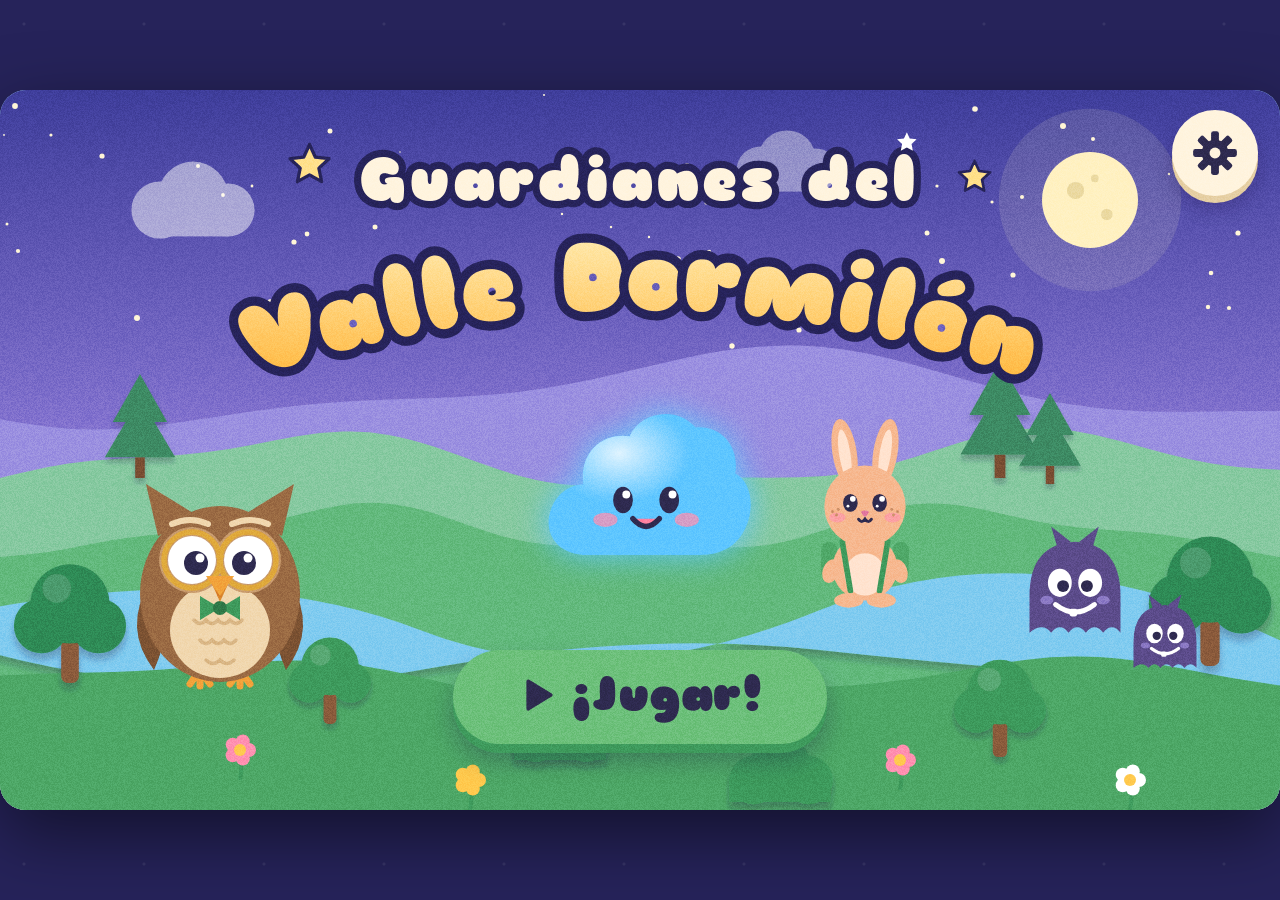
==== commit 78beae57: "Add files via upload" ====
--- a/index.html
+++ b/index.html
@@ -199,8 +199,15 @@
 @keyframes pop5{to{transform:scale(1.6);opacity:0}}
 .twinkle{animation:twinkle 2.6s ease-in-out infinite}
 @keyframes twinkle{0%,100%{opacity:1}50%{opacity:.25}}
+.lumi-talking{animation:lumitalk .32s ease-in-out infinite alternate}
+@keyframes lumitalk{from{transform:scale(1,1)}to{transform:scale(1.05,.95)}}
+.tbub.tb-lumi{background:#E3F4FF;color:#1E5A8A}
+.tbub.tb-lumi:after{border-top-color:#E3F4FF}
+.tbub.tb-saltarin,.tbub.tb-amigo{background:#FFF0E3}
+.tbub.tb-saltarin:after,.tbub.tb-amigo:after{border-top-color:#FFF0E3}
 .tbub{position:absolute;z-index:85;transform:translate(-50%,-100%);background:#fff;border-radius:26px;padding:12px 22px 14px;font-family:var(--display);font-size:26px;
-  box-shadow:0 6px 0 rgba(46,42,79,.15);animation:popIn .3s cubic-bezier(.3,1.5,.5,1) both;max-width:420px;text-align:center;pointer-events:none;text-wrap:balance}
+  box-shadow:0 6px 0 rgba(46,42,79,.15);animation:tbpop .3s cubic-bezier(.3,1.5,.5,1) both;max-width:420px;text-align:center;pointer-events:none;text-wrap:balance}
+@keyframes tbpop{from{transform:translate(-50%,-100%) scale(.6);opacity:0}to{transform:translate(-50%,-100%) scale(1);opacity:1}}
 .tbub:after{content:"";position:absolute;left:50%;bottom:-16px;margin-left:-12px;border:12px solid transparent;border-top:16px solid #fff;border-bottom:0}
 .choice{position:absolute;background:#fff;border:none;border-radius:30px;cursor:pointer;padding:14px;box-shadow:0 9px 0 #EADBC0,0 16px 28px rgba(0,0,0,.18);
   display:flex;flex-direction:column;align-items:center;justify-content:center;gap:8px;font-family:var(--display);font-size:25px;line-height:1.1;text-align:center;transition:transform .12s}
@@ -211,7 +218,31 @@
 .rot-hint.show{display:flex}
 .rot-hint svg{width:120px;height:120px}
 
+/* Memorama */
+.mcard{position:absolute;border:none;padding:0;background:transparent;cursor:pointer;perspective:900px}
+.mcard .inner{position:relative;width:100%;height:100%;transition:transform .45s;transform-style:preserve-3d}
+.mcard.flipped .inner{transform:rotateY(180deg)}
+.mcard .back,.mcard .front{position:absolute;inset:0;border-radius:24px;display:grid;place-items:center;backface-visibility:hidden;-webkit-backface-visibility:hidden;box-shadow:0 8px 0 rgba(0,0,0,.18)}
+.mcard .back{background:linear-gradient(160deg,#7A6CFF,#5B4B8A);border:6px solid #fff}
+.mcard .back svg{width:70%}
+.mcard .front{background:#FFF4DE;border:6px solid #fff;transform:rotateY(180deg)}
+.mcard.matched .front{box-shadow:0 8px 0 rgba(0,0,0,.18),0 0 0 7px #6CC07A}
+/* Pasa la pelota */
+.turno{position:absolute;width:42px;height:42px;opacity:0;transform:scale(.3);transition:opacity .3s,transform .4s cubic-bezier(.3,1.6,.5,1)}
+.turno svg{width:100%;height:100%}
+.jugo .turno{opacity:1;transform:scale(1)}
+.swipehint{animation:swipe 1.4s ease-in-out infinite}
+@keyframes swipe{0%{transform:translateY(40px);opacity:0}30%{opacity:1}100%{transform:translateY(-70px);opacity:0}}
+/* Barra de energía */
+.ebar{border-radius:34px;background:#FFF4DE;border:6px solid #fff;box-shadow:0 8px 0 rgba(0,0,0,.15);overflow:hidden}
+.efill{position:absolute;left:0;right:0;bottom:0;height:55%;background:#6CC07A;transition:background .4s}
+.emark{position:absolute;left:0;right:0;height:4px;background:rgba(46,42,79,.35)}
+/* Estrellas musicales */
+.sstar{position:absolute;border:none;background:transparent;padding:0;cursor:pointer;transition:transform .15s,filter .15s;filter:drop-shadow(0 0 8px rgba(255,255,255,.4))}
+.sstar.lit{transform:scale(1.28);filter:drop-shadow(0 0 26px var(--sc)) brightness(1.15)}
+
 @media (prefers-reduced-motion: reduce){
+  .swipehint{animation:none!important}
   .float,.bob,.pulse,.node.next,.tile.can,.glowbox{animation:none!important}
   .screen,.card{animation-duration:.01s!important}
 }
@@ -327,7 +358,7 @@
 function setLumi(node,{mood,color}={}){
   const svg=node.matches('svg')?node:node.querySelector('svg.lumi');if(!svg)return;
   if(color)svg.style.setProperty('--lc',color);
-  if(mood){const f=svg.querySelector('.face');if(f)f.innerHTML=lumiFace(mood)}
+  if(mood&&svg.dataset.mood!==mood){const f=svg.querySelector('.face');if(f){f.innerHTML=lumiFace(mood);svg.dataset.mood=mood}}
 }
 function mix(a,b,t){t=Math.max(0,Math.min(1,t));const p=h=>[1,3,5].map(i=>parseInt(h.slice(i,i+2),16));const A=p(a),B=p(b);return'#'+A.map((v,i)=>Math.round(v+(B[i]-v)*t).toString(16).padStart(2,'0')).join('')}
 const GRIS='#A9B1C2',AZUL='#5EC6FF';
@@ -683,38 +714,71 @@
   chomp:()=>{tone(320,{d:.07,type:'square',v:.06,to:160});tone(320,{t:.1,d:.07,type:'square',v:.06,to:160})},
   thud:()=>{tone(120,{d:.3,v:.2,to:60});noise({d:.2,v:.06,f:300})},
   whoosh:()=>noise({d:.5,v:.06,f:600}),
-  unlock:()=>[659,784,988,1319].forEach((f,i)=>tone(f,{t:i*.08,d:.3,type:'triangle',v:.12}))
+  unlock:()=>[659,784,988,1319].forEach((f,i)=>tone(f,{t:i*.08,d:.3,type:'triangle',v:.12})),
+  chirp:()=>{[0,1,2].forEach(i=>tone(1250+i*190,{t:i*.075,d:.09,type:'sine',v:.07,to:1650+i*230}))},
+  hoot:()=>{tone(330,{d:.28,v:.12,to:290});tone(330,{t:.34,d:.42,v:.12,to:280})},
+  flip:()=>{tone(520,{d:.06,type:'triangle',v:.08,to:780})},
+  throw:()=>{noise({d:.25,v:.05,f:1400});tone(500,{d:.25,v:.06,to:900})}
 };
 
-/* ---------- Voz de Don Plumas (síntesis de voz del navegador) ---------- */
-let VOICE=null;
+/* ---------- Voces de los personajes (síntesis de voz del navegador) ---------- */
+/* Don Plumas: su voz de siempre. Lumi: la misma voz, más aguda. Saltarín y amigos: alegres. */
+const VOZ={
+  plumas:{pitch:1.08,rate:.95},
+  lumi:{pitch:1.6,rate:1.05},
+  saltarin:{pitch:1.45,rate:1.08,genero:'m'},
+  amigo:{pitch:1.65,rate:1.06,genero:'f'}
+};
+const VOICES={};
+const RX_M=/jorge|pablo|ra[uú]l|diego|juan|carlos|enrique|[aá]lvaro|alonso|andr[eé]s|miguel|antonio|gerardo|federico|tom[aá]s|male|hombre|mascul/i;
+const RX_F=/paulina|sabina|dalia|elvira|helena|laura|m[oó]nica|paloma|elena|luc[ií]a|isabel|marisol|camila|ximena|renata|google espa|female|mujer|femen/i;
 function pickVoice(){
   if(!('speechSynthesis' in window))return;
   const vs=speechSynthesis.getVoices().filter(v=>/^es(-|_|$)/i.test(v.lang));
   if(!vs.length)return;
   const pref=['es-MX','es-US','es-419','es-CO','es-AR','es-ES'];
-  const score=v=>{let s=0;const i=pref.findIndex(p=>v.lang.replace('_','-').toLowerCase()===p.toLowerCase());s+=i<0?0:(10-i)*10;if(/natural|neural|online|google/i.test(v.name))s+=25;if(/paulina|sabina|dalia|jorge|elvira|helena/i.test(v.name))s+=8;return s};
-  VOICE=vs.sort((a,b)=>score(b)-score(a))[0];
+  const base=v=>{const i=pref.findIndex(p=>v.lang.replace('_','-').toLowerCase()===p.toLowerCase());return (i<0?0:(10-i)*10)+(/natural|neural|online/i.test(v.name)?25:0)+(/google/i.test(v.name)?10:0)};
+  const best=(g,avoid)=>vs.slice().sort((a,b)=>{
+    const sc=v=>base(v)+(g==='m'?(RX_M.test(v.name)?60:0):(RX_F.test(v.name)?60:0))-(avoid&&v===avoid?40:0);
+    return sc(b)-sc(a)})[0];
+  VOICES.plumas=vs.slice().sort((a,b)=>(base(b)+(/paulina|sabina|dalia|jorge|elvira|helena/i.test(b.name)?8:0))-(base(a)+(/paulina|sabina|dalia|jorge|elvira|helena/i.test(a.name)?8:0)))[0];
+  VOICES.lumi=VOICES.plumas;
+  VOICES.saltarin=best('m',VOICES.plumas);
+  VOICES.amigo=VOICES.lumi;
 }
 if('speechSynthesis' in window){pickVoice();speechSynthesis.onvoiceschanged=pickVoice}
-let speakId=0;
-function stopSpeech(){speakId++;try{speechSynthesis.cancel()}catch(e){}stage.classList.remove('talking')}
+let speakId=0,speaking=false;
+function stopSpeech(){speakId++;speaking=false;try{speechSynthesis.cancel()}catch(e){}stage.classList.remove('talking');$$('.lumi-talking').forEach(n=>n.classList.remove('lumi-talking'))}
 function speak(text,opt={}){
+  const who=opt.who||'plumas';const P=VOZ[who]||VOZ.plumas;
   const my=++speakId;
   return new Promise(res=>{
-    let done=false;const finish=()=>{if(done)return;done=true;if(my===speakId)stage.classList.remove('talking');res()};
-    stage.classList.add('talking');
+    let done=false;const finish=()=>{if(done)return;done=true;if(my===speakId){speaking=false;stage.classList.remove('talking');opt.node&&opt.node.classList.remove('lumi-talking')}res()};
+    speaking=true;
+    if(who==='plumas')stage.classList.add('talking');else if(opt.node)opt.node.classList.add('lumi-talking');
     const est=900+text.length*62;
     if(!G.voice||!('speechSynthesis' in window)){setTimeout(finish,Math.min(4200,est*.6));return}
     try{
       speechSynthesis.cancel();
-      const u=new SpeechSynthesisUtterance(text.replace(/[¡¿]/g,''));
-      if(VOICE){u.voice=VOICE;u.lang=VOICE.lang}else u.lang='es-MX';
-      u.rate=opt.rate||.95;u.pitch=opt.pitch||1.08;u.onend=finish;u.onerror=finish;
+      const u=new SpeechSynthesisUtterance(text.replace(/[¡¿]/g,'').replace(/\.\.\./g,','));
+      const V=VOICES[who];
+      if(V){u.voice=V;u.lang=V.lang}else u.lang='es-MX';
+      u.rate=P.rate;u.pitch=P.pitch;u.onend=finish;u.onerror=finish;
       setTimeout(()=>{if(my===speakId)speechSynthesis.speak(u)},60);
       setTimeout(finish,est*1.6+1500);
     }catch(e){setTimeout(finish,est)}
   });
+}
+/* Espera a que nadie hable durante un momento (para no cortar frases) */
+function waitQuiet(quietMs=800,maxMs=14000){
+  const t=TOKEN;
+  return new Promise(res=>{let q=0,el=0;const id=setInterval(()=>{el+=100;q=speaking?0:q+100;if(t!==TOKEN||q>=quietMs||el>=maxMs){clearInterval(id);res(t===TOKEN)}},100)});
+}
+/* Un personaje habla: globo junto a él + su voz */
+function talk(who,node,text,ms){
+  const c=centerOf(node);const b=talkBubble(c.x,rectOf(node).y-8,text,ms||Math.max(2600,900+text.length*75));
+  b.classList.add('tb-'+who);
+  return speak(text,{who,node});
 }
 
 /* ---------- Narrador en pantalla ---------- */
@@ -763,7 +827,7 @@
 function floatText(x,y,t,color){const f=el(`<div class="ftext">${t}</div>`);place(f,x,y-30);if(color)f.style.color=color;stage.appendChild(f);setTimeout(()=>f.remove(),1150)}
 function flash(node,cls,ms=600){node.classList.remove(cls);void node.offsetWidth;node.classList.add(cls);setTimeout(()=>node.classList.remove(cls),ms)}
 
-function talkBubble(x,y,text,ms=2600){const b=el(`<div class="tbub">${text}</div>`);place(b,x,y);stage.appendChild(b);setTimeout(()=>b.remove(),ms);onLeave(()=>b.remove());return b}
+function talkBubble(x,y,text,ms=2600){const b=el(`<div class="tbub">${text}</div>`);place(b,W/2,y);stage.appendChild(b);const bw=b.offsetWidth+1;b.style.boxSizing='border-box';b.style.width=bw+'px';place(b,Math.max(bw/2+16,Math.min(W-bw/2-16,x)),Math.max(b.offsetHeight+16,y));setTimeout(()=>b.remove(),ms);onLeave(()=>b.remove());return b}
 
 /* ---------- Modales ---------- */
 function modal(html,cls=''){closeModal();quiet(true);const m=el(`<div class="modal ${cls}"><div class="card">${html}</div></div>`);stage.appendChild(m);return m}
@@ -778,22 +842,22 @@
 
 /* ============ NIVELES ============ */
 const LEVELS=[
-  {title:'Un Lugar Seguro para Jugar',right:'Jugar en lugares seguros',ico:'shield',bg:bgGarden,th:[0,2],build:L1,skill:'Causa y efecto: reconocer peligros',
+  {title:'Un Lugar Seguro para Jugar',right:'Jugar en lugares seguros',ico:'shield',bg:bgGarden,th:[0,2],build:L1,skill:'Causa y efecto',mech:'Arrastrar y soltar',
    intro:'Lumi quiere salir a jugar al jardín, pero hay peligros. Los niños tienen derecho a jugar en lugares seguros. ¡Ayúdalo a proteger el jardín!',
    lesson:'Tienes derecho a jugar en lugares seguros.'},
-  {title:'¡Hora de Recreo!',right:'Jugar para divertirse y aprender',ico:'smile',bg:bgMeadow,th:[2,6],build:L3,skill:'Razonamiento espacial y movimiento',
-   intro:'¡Llegó la hora del recreo! Jugar nos ayuda a pensar, aprender y hacer amigos. Primero vamos a armar el parque.',
+  {title:'¡Hora de Recreo!',right:'Jugar para divertirse y aprender',ico:'smile',bg:bgMeadow,th:[3,6],build:LMemo,skill:'Memoria',mech:'Memorama',
+   intro:'¡Llegó la hora del recreo! Jugar nos ayuda a pensar y a recordar. ¡Encuentra las parejas de juegos del parque!',
    lesson:'Jugar te ayuda a aprender y a ser feliz.'},
-  {title:'Todos Pueden Jugar',right:'Nadie se queda fuera del juego',ico:'amigos',bg:bgMeadow,th:[0,2],build:LAmigos,skill:'Empatía y convivencia',
-   intro:'En el valle todos somos diferentes: nubes, conejos, grandes y pequeños. Todos tienen derecho a jugar. ¡Ayuda a que nadie se quede fuera!',
-   lesson:'Todos tienen derecho a jugar. Nadie se queda fuera.'},
-  {title:'¿Jugar o Descansar?',right:'Escuchar las señales del cuerpo',ico:'balance',bg:bgCabinDay,th:[0,2],build:LSenales,skill:'Autorregulación',
-   intro:'El cuerpo de Lumi le avisa cuando tiene energía y cuando está cansado. ¡Ayúdalo a saber si es momento de jugar o de descansar!',
+  {title:'Todos Pueden Jugar',right:'Nadie se queda fuera del juego',ico:'amigos',bg:bgMeadow,th:[1,3],build:LPelota,skill:'Empatía y turnos',mech:'Lanzar la pelota',
+   intro:'Lumi y sus amigos juegan a la pelota. Saltarín es nuevo y está solito. ¡Pasa la pelota para que todos tengan su turno!',
+   lesson:'Todos tienen derecho a jugar. ¡Nadie se queda fuera!'},
+  {title:'¿Jugar o Descansar?',right:'Escuchar las señales del cuerpo',ico:'balance',bg:bgMeadow,th:[0,2],build:LEnergia,skill:'Autorregulación',mech:'Equilibrar la energía',
+   intro:'Lumi quiere divertirse mucho, pero cuando se cansa se pone gris. Tú decides cuándo juega y cuándo descansa. ¡Llena la barra de diversión sin que se agote!',
    lesson:'Escucha a tu cuerpo: hay tiempo para jugar y tiempo para descansar.'},
-  {title:'El Ritual de las Estrellas',right:'Una rutina para descansar',ico:'moonI',bg:bgCabinNight,th:[0,2],build:L4,skill:'Secuencias y rutinas',
-   intro:'Lumi jugó todo el día y ahora está muy cansado. Descansar también es un derecho. ¡Sigamos su rutina para dormir!',
+  {title:'El Ritual de las Estrellas',right:'Una rutina para descansar',ico:'moonI',bg:bgCabinNight,th:[1,3],build:LSimon,skill:'Memoria y secuencias',mech:'Repetir la melodía',
+   intro:'Lumi jugó todo el día y está muy cansado. Una rutina tranquila nos ayuda a dormir. ¡Repite la canción de las estrellas para que Lumi se duerma!',
    lesson:'Tienes derecho a descansar. Una rutina te ayuda a dormir mejor.'},
-  {title:'El Sueño de Lumi',right:'Dormir bien para jugar mañana',ico:'zzz',bg:bgNight,th:[1,3],build:L5,skill:'Atención sostenida',
+  {title:'El Sueño de Lumi',right:'Dormir bien para jugar mañana',ico:'zzz',bg:bgNight,th:[1,3],build:L5,skill:'Atención y reacción',mech:'Reventar burbujas',
    intro:'Lumi ya duerme, pero los Traviesos del Ruido quieren despertarlo. ¡Cuida su sueño hasta que salga el sol, para que despierte con energía!',
    lesson:'Dormir bien te da energía para jugar al día siguiente.'}
 ];
@@ -833,7 +897,7 @@
   canasta:`<svg viewBox="0 0 160 76"><path d="M8 18 H152 L136 72 H24Z" fill="#C9875A" stroke="${INK}" stroke-width="4" stroke-linejoin="round"/><path d="M18 36 H142 M24 54 H136" stroke="#A86B43" stroke-width="5"/><path d="M48 18 L56 72 M80 18 V72 M112 18 L104 72" stroke="#A86B43" stroke-width="4"/><rect x="4" y="10" width="152" height="14" rx="7" fill="#E0A06E" stroke="${INK}" stroke-width="4"/></svg>`
 };
 
-/* ======================= NIVEL 1: Un Lugar Seguro para Jugar (función L1) ======================= */
+/* ======================= NIVEL 1: Un Lugar Seguro para Jugar — Arrastrar escudos ======================= */
 function L1(ctx){
   const {play}=ctx;
   const lumi=place(el(`<div class="abs bob" style="width:130px">${lumiSVG({mood:'sad',color:lumiColor(.15)})}</div>`),24,404);
@@ -884,134 +948,15 @@
     ball.animate([{transform:'translateY(0)'},{transform:'translateY(-130px)'},{transform:'translateY(0)'}],{duration:700,iterations:4,easing:'ease-in-out'});
     lumi.firstElementChild.animate([{transform:'translateY(0)'},{transform:'translateY(-50px)'},{transform:'translateY(0)'}],{duration:700,iterations:4,delay:350,easing:'ease-in-out'});
     for(let k=0;k<4;k++)later(SFX.boing,k*700);
-    sparkle(250,300,14);say('¡Qué divertido es jugar en un lugar seguro!');
-    ctx.win(3400);
+    sparkle(250,300,14);talk('lumi',lumi,'¡Gracias! ¡Ahora puedo jugar seguro!').then(()=>say('¡Qué divertido es jugar en un lugar seguro!'));
+    ctx.win(4600);
   }
   ctx.meter(HZ.length,ICON.shieldS);
   say('Arrastra los escudos y ponlos encima de las cosas peligrosas.');
   spawnShield();resetIdle();
 }
 
-/* ======================= NIVEL 2: ¡Hora de Recreo! (función L3) ======================= */
-function L3(ctx){
-  const {play}=ctx;
-  play.insertAdjacentHTML('beforeend',parkSymbol());
-  const T=150,BX=730,BY=132;
-  play.insertAdjacentHTML('beforeend',`<div class="abs card" style="left:190px;top:160px;width:290px;padding:18px;animation:none;transform:rotate(-2deg)"><div style="font-family:var(--display);font-size:24px;margin-bottom:8px">Así debe quedar</div><svg viewBox="0 0 480 480" style="width:254px;border-radius:14px;display:block"><use href="#park" width="480" height="480"/></svg></div>`);
-  const board=place(el(`<div class="board" style="width:${3*T+12}px;height:${3*T+12}px"></div>`),BX,BY);play.appendChild(board);
-  let pos=[0,1,2,3,4,5,6,7];let empty=8;let moves=0,wrongs=0,solved=false;
-  const tiles=pos.map(t=>{const r=Math.floor(t/3),c=t%3;const n=el(`<div class="tile" style="width:${T-6}px;height:${T-6}px"><svg viewBox="${c*160} ${r*160} 160 160" preserveAspectRatio="none"><use href="#park" width="480" height="480"/></svg></div>`);board.appendChild(n);return n});
-  const adj=(a,b)=>{const ra=Math.floor(a/3),ca=a%3,rb=Math.floor(b/3),cb=b%3;return Math.abs(ra-rb)+Math.abs(ca-cb)===1};
-  function shuffleBoard(){let last=-1;for(let s=0;s<16;s++){const opts=pos.map((p,t)=>t).filter(t=>adj(pos[t],empty)&&t!==last);const t=pick(opts);[pos[t],empty]=[empty,pos[t]];last=t}}
-  do{pos=[0,1,2,3,4,5,6,7];empty=8;shuffleBoard()}while(pos.filter((p,t)=>p===t).length>4);
-  function layout(){tiles.forEach((n,t)=>{const p=pos[t];place(n,6+(p%3)*T,6+Math.floor(p/3)*T);n.classList.toggle('can',!solved&&adj(p,empty))})}
-  layout();
-  tiles.forEach((n,t)=>tapped(n,()=>{
-    if(solved)return;
-    if(adj(pos[t],empty)){[pos[t],empty]=[empty,pos[t]];moves++;SFX.tap();layout();
-      if(pos.every((p,i)=>p===i))win();}
-    else{wrongs++;ctx.errors++;flash(n,'wiggle',460);SFX.oops();if(wrongs<=2||wrongs%4===0)say('Esa pieza no se puede mover. Toca una pieza que brille, junto al espacio vacío.')}
-  }));
-  say('Toca las piezas que brillan para moverlas y arma el parque igual al dibujo.');
-  function win(){
-    solved=true;layout();
-    const last=el(`<div class="tile" style="width:${T-6}px;height:${T-6}px;animation:popIn .5s both"><svg viewBox="320 320 160 160" preserveAspectRatio="none"><use href="#park" width="480" height="480"/></svg></div>`);
-    place(last,6+2*T,6+2*T);board.appendChild(last);
-    SFX.win();const c=centerOf(board);sparkle(c.x,c.y,20);
-    say('¡Armaste el parque! Ahora, ¡a jugar con los amigos de Lumi!');
-    later(phaseB,3000);
-  }
-  function phaseB(){
-    play.innerHTML=bgMeadow();
-    const GOAL=12;let joy=0;ctx.meter(GOAL,ICON.smile);
-    const friends=[{n:'Saltarín',salt:true,x:330},{n:'Lumi',c:AZUL,acc:[],x:565},{n:'Bru',c:'#8EE3B5',acc:['hoja'],x:800}];
-    friends.forEach((f,k)=>{
-      const box=place(el(`<div class="abs" style="width:170px;height:260px;cursor:pointer">
-        <svg class="rope" viewBox="0 0 230 260" style="position:absolute;left:-30px;top:-10px;width:230px;height:260px;overflow:visible;transform-origin:50% 210px"><path d="M30 210 Q115 -60 200 210" stroke="#E2574C" stroke-width="6" fill="none" stroke-linecap="round"/><rect x="20" y="196" width="18" height="30" rx="6" fill="#FFC94D"/><rect x="192" y="196" width="18" height="30" rx="6" fill="#FFC94D"/></svg>
-        ${f.salt?`<div class="who" style="position:absolute;left:33px;top:44px;width:104px">${saltarinSVG()}</div>`:`<div class="who" style="position:absolute;left:10px;top:70px;width:150px">${lumiSVG({mood:'happy',color:f.c,acc:f.acc})}</div>`}
-        <div class="nname" style="left:85px;top:228px">${f.n}</div></div>`),f.x,250);
-      play.appendChild(box);
-      const who=box.querySelector('.who'),rope=box.querySelector('.rope');let busy=false;
-      tapped(box,()=>{
-        if(busy||joy>=GOAL)return;busy=true;
-        who.animate([{transform:'translateY(0) scale(1.08,.92)'},{transform:'translateY(-110px) scale(.95,1.05)',offset:.5},{transform:'translateY(0) scale(1)'}],{duration:620,easing:'ease-in-out'});
-        rope.animate([{transform:'scaleY(1)'},{transform:'scaleY(-.55)',offset:.5},{transform:'scaleY(1)'}],{duration:620,easing:'ease-in-out'});
-        SFX.boing();later(SFX.giggle,300);setLumi(who,{mood:'wow'});later(()=>setLumi(who,{mood:'happy'}),620);
-        joy++;ctx.fill(joy);const c=centerOf(box);floatText(c.x,c.y-120,pick(['¡Ji ji!','¡Yupi!','¡Je je!']));
-        later(()=>{busy=false},420);
-        if(joy===6)say('¡Mira cómo se ríen! Sigue tocándolos.');
-        if(joy>=GOAL)allJump();
-      });
-    });
-    say('Toca a Lumi y a sus amigos para que salten la cuerda. ¡Llena la barra de alegría!');
-    function allJump(){
-      SFX.win();sparkle(640,300,24);
-      $$('.who',play).forEach((w,k)=>{setLumi(w,{mood:'wow'});w.animate([{transform:'translateY(0)'},{transform:'translateY(-90px)'},{transform:'translateY(0)'}],{duration:600,iterations:4,delay:k*120,easing:'ease-in-out'})});
-      say('¡Qué divertido! Jugar con amigos nos hace muy felices.');
-      ctx.win(3200);
-    }
-  }
-}
-
-/* ======================= NIVEL 5: El Ritual de las Estrellas (función L4) ======================= */
-function L4(ctx){
-  const {play}=ctx;let step=1,off=0,starsIn=0;
-  const halo=c=>`<div class="halo" style="position:absolute;left:50%;top:50%;width:260px;height:260px;margin:-130px 0 0 -130px;border-radius:50%;background:radial-gradient(circle,${c} 0,rgba(255,224,138,0) 65%);pointer-events:none;transition:opacity .5s"></div>`;
-  const LIGHTS=[
-    {x:470,y:34,w:130,h:200,svg:on=>`<svg viewBox="0 0 130 200" style="overflow:visible"><path d="M65 0 V80" stroke="#3A2418" stroke-width="5"/><path d="M20 130 Q20 80 65 78 Q110 80 110 130Z" fill="#FF8FB1" stroke="#3A2418" stroke-width="4"/><circle cx="65" cy="140" r="18" fill="${on?'#FFF1B0':'#6E6585'}"/></svg>`,hx:'50%',hy:'70%'},
-    {x:236,y:318,w:110,h:130,svg:on=>`<svg viewBox="0 0 110 130"><path d="M20 60 L35 10 H75 L90 60Z" fill="#FFC94D" stroke="#3A2418" stroke-width="4" stroke-linejoin="round"/><rect x="50" y="60" width="10" height="50" fill="#3A2418"/><ellipse cx="55" cy="118" rx="32" ry="10" fill="#3A2418"/><ellipse cx="55" cy="62" rx="14" ry="6" fill="${on?'#FFF1B0':'#6E6585'}"/></svg>`,hx:'50%',hy:'40%'},
-    {x:1072,y:276,w:160,h:128,msg:'Las pantallas también se apagan antes de dormir.',svg:on=>`<svg viewBox="0 0 160 128"><rect x="6" y="6" width="148" height="100" rx="12" fill="#2E2A4F"/><rect x="16" y="16" width="128" height="80" rx="6" fill="${on?'#5EC6FF':'#1A1838'}"/>${on?`<circle cx="50" cy="56" r="16" fill="#FFC94D"/><path d="M80 80 L100 46 L124 80Z" fill="#6CC07A"/><circle cx="118" cy="32" r="7" fill="#fff"/>`:''}<rect x="66" y="106" width="28" height="16" fill="#2E2A4F"/></svg>`,hx:'50%',hy:'45%'}
-  ];
-  LIGHTS.forEach(L=>{
-    L.node=place(el(`<div class="abs light" style="width:${L.w}px;height:${L.h}px">${halo('rgba(255,224,138,.55)')}<div class="art" style="position:relative">${L.svg(true)}</div></div>`),L.x,L.y);
-    play.appendChild(L.node);
-    tapped(L.node,()=>{
-      if(L.off)return;if(step!==1)return;
-      L.off=true;off++;SFX.click();L.node.querySelector('.art').innerHTML=L.svg(false);L.node.querySelector('.halo').style.opacity='0';
-      dark.style.opacity=[0,.18,.32,.46][off];const c=centerOf(L.node);floatText(c.x,c.y,'¡Apagada!');if(L.msg)say(L.msg);
-      if(off===3){step=2;later(()=>{say('¡Qué tranquilo está todo! Ahora arropa a Lumi: arrastra la manta hasta la cama.');blanket.classList.add('glowbox')},500)}
-    });
-  });
-  const lumi=place(el(`<div class="abs" style="width:170px">${lumiSVG({mood:'tired',color:lumiColor(.2)})}</div>`),430,360);play.appendChild(lumi);
-  const onBed=place(el(`<div class="abs" style="width:470px;height:150px;opacity:0;transition:opacity .5s;pointer-events:none"><svg viewBox="0 0 470 150"><path d="M10 30 Q235 0 460 30 L470 140 Q235 156 0 140Z" fill="#FF9EC4" stroke="#fff" stroke-width="6"/>${[60,140,220,300,380].map(x=>`<circle cx="${x}" cy="80" r="12" fill="#fff" opacity=".7"/>`).join('')}<path d="M10 30 Q235 0 460 30" stroke="#E2779F" stroke-width="10" fill="none"/></svg></div>`),385,450);
-  play.appendChild(onBed);
-  const dark=el('<div class="dark"></div>');play.appendChild(dark);
-  const box=place(el(`<div class="abs" style="width:120px;height:100px"><svg viewBox="0 0 120 100" style="overflow:visible"><rect x="8" y="40" width="104" height="56" rx="10" fill="#C2416E" stroke="#3A2418" stroke-width="4"/><path class="lid" d="M4 40 Q60 10 116 40Z" fill="#E2779F" stroke="#3A2418" stroke-width="4"/>${starPath(60,68,14,'#FFC94D')}<path d="M112 64 H124 V52" stroke="#3A2418" stroke-width="5" fill="none"/></svg></div>`),878,400);
-  play.appendChild(box);
-  const blanket=place(el(`<div class="abs" style="width:140px;height:84px"><svg viewBox="0 0 140 84"><rect x="6" y="10" width="128" height="68" rx="16" fill="#FF9EC4" stroke="#fff" stroke-width="6"/><path d="M6 34 H134 M6 56 H134" stroke="#E2779F" stroke-width="6"/><circle cx="34" cy="22" r="5" fill="#fff"/><circle cx="70" cy="22" r="5" fill="#fff"/><circle cx="106" cy="22" r="5" fill="#fff"/></svg></div>`),1088,560);
-  play.appendChild(blanket);
-  makeDraggable(blanket,{onStart:()=>{if(step<2){ctx.err('Espera, primero hay que apagar las luces. Toca cada luz.');return false}},onDrop:p=>{
-    if(p.x>370&&p.x<880&&p.y>330&&p.y<640){
-      blanket.remove();onBed.style.opacity='1';SFX.whoosh();setLumi(lumi,{mood:'tired',color:lumiColor(.45)});sparkle(620,500,10);step=3;
-      later(()=>{say('¡Qué calientito! Ahora lleva las estrellas de la ventana a la caja musical.');box.classList.add('glowbox');stars.forEach(s=>s.classList.add('pulse'))},500);
-      return true}
-    return false}});
-  const MEL=[NOTE.C5,NOTE.E5,NOTE.G5,NOTE.A5,NOTE.G5];
-  const stars=[[784,92],[862,176],[930,96],[978,196],[812,214]].map(([x,y],k)=>{
-    const s=place(el(`<div class="abs" style="width:56px;height:56px;z-index:6;filter:drop-shadow(0 0 10px #FFE08A)"><svg viewBox="0 0 100 100" style="width:100%;height:100%">${starPath(50,52,46,'#FFE08A','#fff')}</svg></div>`),x,y);
-    play.appendChild(s);
-    makeDraggable(s,{onStart:()=>{if(step<3){ctx.err(step===1?'Primero apaga las luces. Toca cada luz.':'Primero arropa a Lumi con su manta.');return false}},onDrop:p=>{
-      if(hit(p,box,40)){s.remove();SFX.note(MEL[starsIn]);starsIn++;const c=centerOf(box);sparkle(c.x,c.y-20,8);flash(box,'hop',620);
-        if(starsIn<5)floatText(c.x,c.y-60,'♪');else lullaby();return true}
-      return false}});
-    return s;
-  });
-  ctx.meter(3,ICON.moonI,true);
-  const progress=()=>ctx.fill(step===1?0:step===2?1:starsIn<5?2:3);
-  const prog=setInterval(progress,300);onLeave(()=>clearInterval(prog));
-  say('Lumi necesita descansar. Primero, toca las tres luces para apagarlas.');
-  function lullaby(){
-    box.classList.remove('glowbox');
-    const song=[NOTE.G4,NOTE.E4,NOTE.G4,NOTE.A4,NOTE.G4,NOTE.E4,NOTE.D4,NOTE.E4,NOTE.C4];
-    song.forEach((f,k)=>SFX.note(f,.3+k*.42));
-    setLumi(lumi,{mood:'sleep',color:'#8EC9F0'});
-    for(let k=0;k<3;k++)later(()=>{const z=el('<div class="zzz">z</div>');place(z,560,350);play.appendChild(z)},k*900);
-    later(()=>say('Shhh. Lumi ya está dormido. Dormir nos da energía para jugar mañana.'),1200);
-    ctx.win(6200);
-  }
-}
-
-/* ======================= NIVEL 6: El Sueño de Lumi (función L5) ======================= */
+/* ======================= NIVEL 6: El Sueño de Lumi — Reventar burbujas (función L5) ======================= */
 const NOISE_ICONS={
   reloj:`<circle cx="50" cy="54" r="24" fill="#E2574C" stroke="#fff" stroke-width="4"/><circle cx="50" cy="54" r="17" fill="#fff"/><path d="M50 54 V42 M50 54 L58 58" stroke="${INK}" stroke-width="4" stroke-linecap="round"/><circle cx="32" cy="30" r="8" fill="#FFC94D"/><circle cx="68" cy="30" r="8" fill="#FFC94D"/><path d="M22 20 L14 14 M78 20 L86 14" stroke="#FFC94D" stroke-width="4" stroke-linecap="round"/>`,
   trompeta:`<path d="M20 50 H56 L80 32 V68 L56 54 H20Z" fill="#FFC94D" stroke="#fff" stroke-width="4" stroke-linejoin="round"/><circle cx="34" cy="44" r="4" fill="#DE8F17"/><circle cx="44" cy="44" r="4" fill="#DE8F17"/><path d="M86 38 L94 34 M88 50 H96 M86 62 L94 66" stroke="#fff" stroke-width="4" stroke-linecap="round"/>`,
@@ -1087,139 +1032,254 @@
     state='end';clearBubbles();ctx.errors+=hits;
     dawn.style.opacity='1';dawn.querySelector('.sunr').animate([{transform:'translateY(0)'},{transform:'translateY(-300px)'}],{duration:3200,fill:'forwards',easing:'ease-out'});
     later(()=>{zz.remove();setLumi(lumi,{mood:'happy',color:AZUL});lumi.classList.add('float');SFX.win();sparkle(640,420,20);
-      const c=centerOf(lumi);talkBubble(c.x,c.y-90,'¡Ya descansé! ¡Vamos a jugar!',3600);
-      speak('¡Ya descansé! ¡Vamos a jugar!',{pitch:1.6,rate:1.05}).then(()=>say('¡Buenos días! Lumi durmió toda la noche y despertó con energía para jugar.'))},2200);
+      talk('lumi',lumi,'¡Ya descansé! ¡Vamos a jugar!').then(()=>say('¡Buenos días! Lumi durmió toda la noche y despertó con energía para jugar.'))},2200);
     ctx.win(6000);
   }
 }
 
-/* Lentes para la nube Nubi (nivel 3) */
+/* Lentes para la nube Nubi */
 ACC.lentes=`<circle cx="80" cy="100" r="16" fill="none" stroke="${INK}" stroke-width="4"/><circle cx="122" cy="100" r="16" fill="none" stroke="${INK}" stroke-width="4"/><path d="M96 98 H106" stroke="${INK}" stroke-width="4"/>`;
-/* ======================= NIVEL 3: Todos Pueden Jugar (función LAmigos) ======================= */
-function LAmigos(ctx){
+
+/* ======================= NIVEL 2: ¡Hora de Recreo! — Memorama ======================= */
+const RESBALADERO=`<svg viewBox="0 0 100 100"><path d="M18 92 V22 M38 92 V22" stroke="#5B4B8A" stroke-width="6" stroke-linecap="round"/><path d="M18 40 H38 M18 56 H38 M18 72 H38" stroke="#5B4B8A" stroke-width="5"/><rect x="12" y="14" width="32" height="12" rx="5" fill="#FFC94D" stroke="${INK}" stroke-width="3"/><path d="M40 22 Q70 26 78 64 Q82 84 96 88" stroke="#E2574C" stroke-width="13" fill="none" stroke-linecap="round"/></svg>`;
+function LMemo(ctx){
   const {play}=ctx;
-  const mini=(svg,w)=>`<div style="width:${w}px">${svg}</div>`;
-  const heart=`<div style="width:46px">${ICON.heart}</div>`;
-  const Q=[
-    {q:'Este es Saltarín. Es un conejo, no es una nube. ¿Puede jugar con todos?',
-     good:['¡Sí! Todos juegan',`<div class="row" style="gap:4px;flex-wrap:nowrap;align-items:center">${mini(lumiSVG({mood:'happy'}),120)}${heart}${mini(saltarinSVG(),100)}</div>`],
-     bad:['No, porque es diferente',`${mini(saltarinSVG({mood:'sad'}),126)}`],
-     ok:'¡Muy bien! Ser diferente no está mal. Todos podemos jugar juntos.',why:'Mmm, ser diferente no es malo. Todos tienen derecho a jugar. ¡Intenta otra vez!'},
-    {q:'Nubi usa lentes y algunos se ríen de ella. ¿Qué hacemos?',
-     good:['La respetamos y jugamos con ella',`<div class="row" style="gap:4px;flex-wrap:nowrap">${mini(lumiSVG({mood:'happy',color:'#C7B8FF',front:['lentes']}),190)}${heart}</div>`],
-     bad:['Nos reímos también',`${mini(sombraSVG(),170)}`],
-     ok:'¡Eso es! Burlarse lastima. Todos merecemos respeto.',why:'Reírse de alguien lo pone triste. Mejor lo respetamos. ¡Intenta otra vez!'},
-    {q:'Tito es muy pequeñito y no alcanza el columpio. ¿Qué hacemos?',
-     good:['Lo ayudamos',`<div class="row" style="gap:6px;flex-wrap:nowrap;align-items:flex-end">${mini(lumiSVG({mood:'happy'}),130)}${mini(ICON_SWING.replace('class="ico"',''),70)}${mini(lumiSVG({mood:'happy',color:'#FFD84D'}),74)}</div>`],
-     bad:['Lo dejamos solo',`${mini(lumiSVG({mood:'sad',color:'#FFD84D'}),130)}`],
-     ok:'¡Muy bien! Lo ayudamos para que también pueda jugar.',why:'Si lo dejamos solo, se siente triste. Ayudar es de buenos amigos. ¡Intenta otra vez!'}
-  ];
-  let r=0;ctx.meter(4,ICON_AMIGOS);
-  function round(){
-    $$('.choice',play).forEach(c=>c.remove());
-    const q=Q[r];const opts=shuffle([['good',q.good],['bad',q.bad]]);
-    opts.forEach(([kind,[label,pic]],k)=>{
-      const c=place(el(`<button class="choice" style="width:320px;height:310px"><div class="pic" style="height:200px">${pic}</div><div>${label}</div></button>`),300+k*380,170);
-      play.appendChild(c);
-      c.addEventListener('click',async()=>{
-        if(c.dataset.used)return;
-        if(kind==='good'){
-          $$('.choice',play).forEach(x=>x.dataset.used='1');c.classList.add('right');SFX.good();const cc=centerOf(c);sparkle(cc.x,cc.y,12);r++;ctx.fill(r);
-          try{await say(q.ok);await wait(400)}catch(e){return}
-          if(r<Q.length)round();else ronda();
-        }else{ctx.err(q.why);flash(c,'wiggle',460)}
-      });
-    });
-    say(q.q+' Toca tu respuesta.');
-  }
-  function ronda(){
-    $$('.choice',play).forEach(c=>c.remove());
-    const C={x:590,y:320},RX=250,RY=140;
-    const spots=[-90,-30,30,90,150,210].map(a=>({x:C.x+Math.cos(a*Math.PI/180)*RX,y:C.y+Math.sin(a*Math.PI/180)*RY,taken:false}));
-    const cushion=['#FF8FB1','#FFC94D','#5EC6FF','#E2574C','#7A6CFF','#FFB02E'];
-    spots.forEach((s,k)=>play.appendChild(place(el(`<div class="abs" style="width:120px;height:40px;margin:-20px 0 0 -60px;border-radius:50%;background:${cushion[k]};box-shadow:0 6px 0 rgba(0,0,0,.15)"></div>`),s.x,s.y)));
-    const seat=(node,s,w,h)=>{s.taken=true;place(node,s.x-w/2,s.y-h+12)};
-    const sitters=[[lumiSVG({mood:'happy'}),0],[lumiSVG({mood:'happy',color:'#FF9EC4',acc:['lazo']}),2],[lumiSVG({mood:'happy',color:'#8EE3B5',acc:['hoja']}),4]];
-    sitters.forEach(([svg,k])=>{const n=el(`<div class="abs friend" style="width:110px">${svg}</div>`);play.appendChild(n);seat(n,spots[k],110,94)});
-    const wait3=[{svg:saltarinSVG(),w:92,h:132,y:140},{svg:lumiSVG({mood:'happy',color:'#C7B8FF',front:['lentes']}),w:110,h:94,y:320},{svg:lumiSVG({mood:'happy',color:'#FFD84D'}),w:76,h:65,y:470}];
-    let placed=0;
-    wait3.forEach(f=>{
-      const n=place(el(`<div class="abs friend" style="width:${f.w}px;height:${f.h}px">${f.svg}</div>`),1090,f.y);play.appendChild(n);
-      makeDraggable(n,{onDrop:p=>{
-        const s=spots.filter(s=>!s.taken).sort((a,b)=>Math.hypot(a.x-p.x,a.y-p.y)-Math.hypot(b.x-p.x,b.y-p.y))[0];
-        if(!s||Math.hypot(s.x-p.x,s.y-p.y)>120)return false;
-        n.classList.add('returning');seat(n,s,f.w,f.h);n.dataset.locked='1';placed++;SFX.pop();sparkle(s.x,s.y-50,8);floatText(s.x,s.y-90,'¡Bienvenido!');
-        if(placed===3){
-          ctx.fill(4);SFX.win();
-          $$('.friend',play).forEach((x,k)=>x.firstElementChild.animate([{transform:'translateY(0)'},{transform:'translateY(-30px)'},{transform:'translateY(0)'}],{duration:700,iterations:5,delay:k*110,easing:'ease-in-out'}));
-          later(()=>sparkle(C.x,C.y,24),300);
-          say('¡Ahora todos están en la ronda! Ser diferentes nos hace especiales.');ctx.win(4200);
-        }
-        return true}});
-    });
-    say('¡Hagamos una ronda! Arrastra a cada amigo hasta un cojín para que nadie se quede fuera.');
-  }
-  round();
-}
-
-/* ======================= NIVEL 4: ¿Jugar o Descansar? (función LSenales) ======================= */
-const TABLETA=`<svg viewBox="0 0 100 100"><rect x="14" y="20" width="72" height="56" rx="8" fill="#2E2A4F"/><rect x="21" y="27" width="58" height="42" rx="4" fill="#5EC6FF"/><circle cx="38" cy="46" r="8" fill="#FFC94D"/><path d="M50 62 L62 42 L74 62Z" fill="#6CC07A"/><path d="M8 12 L18 22 M92 12 L82 22 M50 4 V14" stroke="#E2574C" stroke-width="4" stroke-linecap="round"/></svg>`;
-function LSenales(ctx){
-  const {play}=ctx;
-  const lumi=place(el(`<div class="abs" style="width:230px">${lumiSVG({mood:'neutral'})}</div>`),170,262);play.appendChild(lumi);
-  const prop=place(el(`<div class="abs" style="width:170px;height:170px;display:grid;place-items:center"></div>`),430,320);play.appendChild(prop);
-  const R=[
-    {p:`<div style="width:150px">${ICON.sun}</div>`,mood:'happy',color:AZUL,lumi:'¡Tengo mucha energía!',q:'Es de día y Lumi brilla azul. ¿Qué necesita Lumi?',ok:'jugar',yes:'¡Sí! Cuando tenemos energía, es un buen momento para jugar.',why:'Lumi está azul y lleno de energía. ¡Es hora de jugar! Intenta otra vez.'},
-    {p:`<div style="width:140px">${OBJ.pelota}</div>`,mood:'tired',color:GRIS,lumi:'Uf... jugué mucho y estoy cansado.',q:'Lumi corrió mucho y se puso gris. ¿Qué necesita ahora?',ok:'descansar',yes:'¡Muy bien! Cuando el cuerpo se cansa, necesita descansar un ratito.',why:'Lumi está gris y cansado. Si sigue jugando así, se puede lastimar. ¡Intenta otra vez!'},
-    {p:`<div style="width:140px">${OBJ.libro}</div>`,mood:'happy',color:lumiColor(.8),lumi:'¡Ya terminé mi tarea!',q:'Lumi terminó su tarea y tiene energía. ¿Qué puede hacer ahora?',ok:'jugar',yes:'¡Eso es! Después de estudiar, también hay tiempo para jugar.',why:'Lumi ya terminó y tiene energía. ¡Ahora le toca jugar! Intenta otra vez.'},
-    {p:`<div style="width:150px">${ICON.moonI}</div>`,mood:'tired',color:'#8EA6C8',lumi:'Tengo mucho sueño...',q:'Ya es de noche y a Lumi se le cierran los ojos. ¿Qué necesita?',ok:'descansar',yes:'¡Así es! En la noche dormimos para que el cuerpo recupere su energía.',why:'Es de noche y Lumi tiene sueño. Mañana podrá jugar. ¡Intenta otra vez!'},
-    {p:`<div style="width:150px">${TABLETA}</div>`,mood:'tired',color:lumiColor(.4),lumi:'Me duelen los ojos de ver la pantalla.',q:'Lumi lleva mucho rato con la tableta. ¿Qué le conviene?',ok:'descansar',yes:'¡Muy bien! Los ojos y la mente también descansan de las pantallas.',why:'Mucho rato con pantallas cansa los ojos. Mejor un descanso. ¡Intenta otra vez!'}
-  ];
-  const OPT=[['jugar','Jugar',`<div style="width:130px">${OBJ.pelota}</div>`],['descansar','Descansar',`<div style="width:130px">${ICON.moonI}</div>`]];
-  let r=0,busy=true;ctx.meter(R.length+1,ICON_BALANCE);
-  const cards=OPT.map(([k,label,pic],n)=>{
-    const c=place(el(`<button class="choice" style="width:250px;height:280px"><div class="pic" style="height:170px">${pic}</div><div style="font-size:34px">${label}</div></button>`),715+n*280,190);
-    play.appendChild(c);
-    c.addEventListener('click',async()=>{
-      if(busy)return;const q=R[r];
-      if(k===q.ok){
-        busy=true;c.classList.add('right');SFX.good();const lc=centerOf(lumi);sparkle(lc.x,lc.y,8);r++;ctx.fill(r);
-        if(k==='descansar')setLumi(lumi,{mood:'sleep',color:'#8EC9F0'});else{setLumi(lumi,{mood:'happy'});flash(lumi,'hop',620)}
-        try{await say(q.yes);await wait(500)}catch(e){return}
-        c.classList.remove('right');
-        if(r<R.length)round();else vote();
-      }else{ctx.err(q.why);flash(c,'wiggle',460)}
+  const FACES=[['columpio','el columpio',ICON_SWING.replace('class="ico"','')],['resbaladero','el resbaladero',RESBALADERO],['pelota','la pelota',OBJ.pelota],['cometa','la cometa',OBJ.cometa]];
+  const deck=shuffle([...FACES,...FACES].map(f=>({k:f[0],name:f[1],svg:f[2]})));
+  const CW=166,CH=196,GAP=24,X0=300,Y0=140;
+  const lumi=place(el(`<div class="abs bob" style="width:150px">${lumiSVG({mood:'happy'})}</div>`),1090,250);
+  const salt=place(el(`<div class="abs bob" style="width:96px;animation-delay:-.8s">${saltarinSVG()}</div>`),1120,400);
+  play.append(lumi,salt);
+  let open=[],lock=true,pairs=0;
+  const cards=deck.map((d,i)=>{
+    const c=place(el(`<button class="mcard flipped" aria-label="Tarjeta"><div class="inner"><div class="back"><svg viewBox="0 0 100 100">${starPath(50,46,26,'#FFE08A','#fff')}</svg></div><div class="front"><div style="width:120px">${d.svg}</div></div></div></button>`),X0+(i%4)*(CW+GAP),Y0+Math.floor(i/4)*(CH+GAP));
+    c.style.width=CW+'px';c.style.height=CH+'px';play.appendChild(c);
+    tapped(c,()=>{
+      if(lock||d.done||open.includes(i))return;
+      c.classList.add('flipped');SFX.flip();open.push(i);
+      if(open.length<2)return;
+      lock=true;const [a,b]=open;open=[];
+      if(deck[a].k===deck[b].k){
+        deck[a].done=deck[b].done=true;pairs++;ctx.fill(pairs);
+        later(()=>{SFX.good();[a,b].forEach(j=>{cards[j].classList.add('matched');const cc=centerOf(cards[j]);sparkle(cc.x,cc.y,8)});
+          talk('lumi',lumi,pick(['¡Yupi!','¡Qué divertido!','¡Esa es!']));lock=false;
+          if(pairs===FACES.length)finish()},350);
+      }else{
+        ctx.errors++;
+        later(()=>{cards[a].classList.remove('flipped');cards[b].classList.remove('flipped');lock=false},1000);
+      }
     });
     return c;
   });
-  async function round(){
-    const q=R[r];prop.innerHTML=q.p;prop.animate([{transform:'scale(0)'},{transform:'scale(1)'}],{duration:400,easing:'cubic-bezier(.3,1.5,.5,1)'});
-    setLumi(lumi,{mood:q.mood,color:q.color});const lc=centerOf(lumi);$$('.tbub').forEach(b=>b.remove());talkBubble(lc.x,lc.y-95,q.lumi,3800);
-    try{await speak(q.lumi,{pitch:1.6,rate:1.05})}catch(e){}
-    busy=false;say(q.q);
+  ctx.meter(FACES.length,ICON.smile);
+  say('¡Mira bien dónde está cada juego del parque! Luego busca las parejas.');
+  later(()=>{cards.forEach(c=>c.classList.remove('flipped'));SFX.flip();lock=false;say('Ahora toca dos tarjetas para encontrar los juegos iguales.')},4200);
+  function finish(){
+    lock=true;
+    later(()=>{SFX.win();cards.forEach((c,k)=>c.animate([{transform:'translateY(0)'},{transform:'translateY(-24px)'},{transform:'translateY(0)'}],{duration:500,delay:k*70}));
+      say('¡Muy bien! Jugar a recordar entrena tu memoria y es muy divertido.');ctx.win(3400)},1300);
   }
-  function vote(){
-    $$('.tbub').forEach(b=>b.remove());cards.forEach(c=>c.remove());prop.remove();
-    place(lumi,1000,330);lumi.style.width='170px';setLumi(lumi,{mood:'happy',color:AZUL});
-    play.appendChild(place(el(`<div class="abs bob" style="width:120px">${saltarinSVG()}</div>`),1110,270));
-    [['pelota','la pelota'],['cometa','la cometa'],['escondidas','las escondidas']].forEach(([k,name],i)=>{
-      const c=place(el(`<button class="choice" style="width:230px;height:250px"><div class="pic" style="width:140px;height:140px">${OBJ[k]}</div><div>${name[0].toUpperCase()+name.slice(1)}</div></button>`),180+i*260,170);
-      play.appendChild(c);
-      c.addEventListener('click',()=>{
-        if(c.dataset.used)return;$$('.choice',play).forEach(x=>x.dataset.used='1');
-        c.classList.add('right');ctx.fill(R.length+1);SFX.win();const cc=centerOf(c);sparkle(cc.x,cc.y,16);flash(lumi,'hop',620);
-        say(`¡Tú decides! Lumi y Saltarín van a jugar a ${name}. Jugar con energía es mucho más divertido.`);ctx.win(4200);
-      });
-    });
-    say('Lumi ya descansó y tiene energía. ¿A qué juegan Lumi y Saltarín? ¡Tú eliges!');
+}
+
+/* ======================= NIVEL 3: Todos Pueden Jugar — Pasa la pelota ======================= */
+function LPelota(ctx){
+  const {play}=ctx;
+  const lumi=place(el(`<div class="abs" style="width:150px">${lumiSVG({mood:'happy'})}</div>`),565,452);play.appendChild(lumi);
+  const F=[
+    {n:'Saltarín',who:'saltarin',svg:saltarinSVG({mood:'sad'}),w:96,h:138,x:110,y:250,salt:true},
+    {n:'Nubi',who:'amigo',svg:lumiSVG({mood:'happy',color:'#C7B8FF',front:['lentes']}),w:130,h:111,x:330,y:150},
+    {n:'Tito',who:'amigo',svg:lumiSVG({mood:'happy',color:'#FFD84D'}),w:84,h:72,x:605,y:150},
+    {n:'Bru',who:'amigo',svg:lumiSVG({mood:'happy',color:'#8EE3B5',acc:['hoja']}),w:130,h:111,x:850,y:150},
+    {n:'Pip',who:'amigo',svg:lumiSVG({mood:'happy',color:'#FF9EC4',acc:['lazo']}),w:130,h:111,x:1060,y:290}
+  ];
+  F.forEach(f=>{
+    f.node=place(el(`<div class="abs" style="width:${f.w}px;height:${f.h}px">${f.svg}<div class="nname" style="left:${f.w/2}px;top:${f.h+6}px">${f.n}</div><div class="turno" style="left:${f.w-20}px;top:-14px">${ICON.star}</div></div>`),f.x,f.y);
+    play.appendChild(f.node);
+  });
+  const BALL={x:640,y:440};
+  const ball=place(el(`<div class="abs" style="width:66px;height:66px;margin:-33px 0 0 -33px;z-index:6;pointer-events:none">${OBJ.pelota}</div>`),BALL.x,BALL.y);play.appendChild(ball);
+  const aim=el(`<svg class="bg" viewBox="0 0 1280 720" style="pointer-events:none;z-index:5"><line id="aimL" x1="0" y1="0" x2="0" y2="0" stroke="#fff" stroke-width="8" stroke-dasharray="4 18" stroke-linecap="round" opacity="0"/></svg>`);play.appendChild(aim);
+  const aimL=aim.querySelector('#aimL');
+  const hand=place(el(`<div class="abs swipehint" style="width:70px;height:70px;pointer-events:none;z-index:7"><svg viewBox="0 0 64 64"><path d="M32 58 V22 M18 34 L32 18 L46 34" stroke="#fff" stroke-width="9" fill="none" stroke-linecap="round" stroke-linejoin="round"/><path d="M32 58 V22 M18 34 L32 18 L46 34" stroke="#2E2A4F" stroke-width="4" fill="none" stroke-linecap="round" stroke-linejoin="round"/></svg></div>`),605,330);
+  play.appendChild(hand);
+  const zone=place(el(`<div class="abs" style="width:340px;height:300px;cursor:grab;touch-action:none;z-index:8"></div>`),470,330);play.appendChild(zone);
+  let busy=false,start=null,turns=0;
+  const ang=(a,b)=>Math.atan2(b.y-a.y,b.x-a.x);
+  const diff=(a,b)=>{let d=Math.abs(a-b)%(2*Math.PI);return d>Math.PI?2*Math.PI-d:d};
+  zone.addEventListener('pointerdown',e=>{if(busy)return;e.preventDefault();ac();start=stagePt(e);try{zone.setPointerCapture(e.pointerId)}catch(_){}});
+  zone.addEventListener('pointermove',e=>{if(!start)return;const p=stagePt(e);const L=Math.hypot(p.x-start.x,p.y-start.y);if(L<10)return;
+    const a=ang(start,p);aimL.setAttribute('x1',BALL.x);aimL.setAttribute('y1',BALL.y);aimL.setAttribute('x2',BALL.x+Math.cos(a)*Math.min(320,L*2.2));aimL.setAttribute('y2',BALL.y+Math.sin(a)*Math.min(320,L*2.2));aimL.setAttribute('opacity','.9')});
+  const end=e=>{
+    if(!start)return;const p=stagePt(e);const s=start;start=null;aimL.setAttribute('opacity','0');
+    const L=Math.hypot(p.x-s.x,p.y-s.y);
+    if(L<28){sayThrottled('Desliza el dedo desde la pelota hacia un amigo.',2500);return}
+    const a=ang(s,p);
+    let best=null,bd=9;
+    F.forEach(f=>{const c=centerOf(f.node);const d=diff(a,ang(BALL,c));if(d<bd){bd=d;best=f}});
+    if(best&&bd<.5)throwTo(best);else miss(a);
+  };
+  zone.addEventListener('pointerup',end);zone.addEventListener('pointercancel',()=>{start=null;aimL.setAttribute('opacity','0')});
+  function fly(to,ms=700){
+    const dx=to.x-BALL.x,dy=to.y-BALL.y;
+    return ball.animate([{transform:'translate(0,0) scale(1)'},{transform:`translate(${dx/2}px,${dy/2-140}px) scale(1.25)`,offset:.5},{transform:`translate(${dx}px,${dy}px) scale(1)`}],{duration:ms,easing:'ease-in-out',fill:'forwards'}).finished;
   }
-  say('Mira cómo está Lumi y escucha lo que dice. Luego toca: ¿necesita jugar o descansar?');
-  later(round,3600);
+  async function throwTo(f){
+    busy=true;hand.remove();SFX.throw();
+    const c=centerOf(f.node);
+    try{await fly({x:c.x,y:c.y-10});}catch(e){return}
+    if(ctx.done)return;
+    SFX.pop();f.node.firstElementChild.animate([{transform:'translateY(0)'},{transform:'translateY(-30px)'},{transform:'translateY(0)'}],{duration:420});
+    if(!f.played){
+      f.played=true;turns++;ctx.fill(turns);f.node.classList.add('jugo');sparkle(c.x,c.y,10);
+      if(f.salt){f.node.firstElementChild.outerHTML=saltarinSVG();await talk('saltarin',f.node,'¡Gracias por invitarme!');}
+      else await talk(f.who,f.node,pick(['¡Gracias!','¡Mi turno!','¡Qué divertido!']));
+    }else{
+      ctx.errors++;SFX.oops();await say(`${f.n} ya tuvo su turno. ¿Quién falta por jugar?`);
+    }
+    if(ctx.done)return;
+    SFX.throw();
+    try{await ball.animate([{transform:`translate(${c.x-BALL.x}px,${c.y-10-BALL.y}px)`},{transform:`translate(${(c.x-BALL.x)/2}px,${(c.y-BALL.y)/2-140}px) scale(1.25)`,offset:.5},{transform:'translate(0,0)'}],{duration:700,easing:'ease-in-out',fill:'forwards'}).finished}catch(e){return}
+    flash(lumi,'hop',620);
+    if(turns===F.length)return finish();
+    busy=false;
+  }
+  async function miss(a){
+    busy=true;SFX.throw();
+    try{await fly({x:BALL.x+Math.cos(a)*260,y:BALL.y+Math.sin(a)*260},600);}catch(e){return}
+    sayThrottled('¡Casi! Desliza la pelota justo hacia un amigo.',2000);
+    try{await ball.animate([{transform:`translate(${Math.cos(a)*260}px,${Math.sin(a)*260}px)`},{transform:'translate(0,0)'}],{duration:600,easing:'ease-out',fill:'forwards'}).finished}catch(e){return}
+    busy=false;
+  }
+  function finish(){
+    SFX.win();const all=[lumi,...F.map(f=>f.node)];
+    all.forEach((n,k)=>n.firstElementChild.animate([{transform:'translateY(0)'},{transform:'translateY(-40px)'},{transform:'translateY(0)'}],{duration:600,iterations:4,delay:k*90,easing:'ease-in-out'}));
+    sparkle(640,330,24);
+    say('¡Todos jugaron! Cuando todos tienen su turno, el juego es más divertido.');ctx.win(4200);
+  }
+  ctx.meter(F.length,ICON_AMIGOS);
+  say('Desliza la pelota hacia un amigo para pasársela. ¡Que todos tengan su turno, también Saltarín, que está solito!');
+}
+
+/* ======================= NIVEL 4: ¿Jugar o Descansar? — Equilibrio de energía ======================= */
+function LEnergia(ctx){
+  const {play}=ctx;
+  play.insertAdjacentHTML('beforeend',`<div class="abs" style="left:182px;top:128px;width:96px;text-align:center;font-family:var(--display);font-size:24px;color:#fff;-webkit-text-stroke:6px var(--noche);paint-order:stroke fill">Energía</div>
+    <div class="abs ebar" style="left:196px;top:166px;width:68px;height:360px"><div class="efill" id="efill"></div><div class="emark" style="bottom:25%"></div></div>`);
+  const efill=$('#efill',play);
+  const cushion=place(el(`<div class="abs" style="width:300px;height:70px;border-radius:50%;background:#7A6CFF;box-shadow:0 8px 0 #5B4B8A;opacity:0;transition:opacity .4s"></div>`),430,470);
+  const lumi=place(el(`<div class="abs" style="width:220px">${lumiSVG({mood:'happy',color:lumiColor(.55)})}</div>`),470,280);
+  const ball=place(el(`<div class="abs" style="width:80px;height:80px">${OBJ.pelota}</div>`),720,440);
+  const zz=place(el('<div class="zzz" style="display:none">z</div>'),660,280);
+  play.append(cushion,lumi,ball,zz);
+  const bPlay=place(el(`<button class="choice ebtn" style="width:290px;height:160px;flex-direction:row;gap:16px"><div style="width:90px">${OBJ.pelota}</div><div style="font-size:38px">Jugar</div></button>`),900,170);
+  const bRest=place(el(`<button class="choice ebtn" style="width:290px;height:160px;flex-direction:row;gap:16px"><div style="width:90px">${ICON.moonI}</div><div style="font-size:38px">Descansar</div></button>`),900,370);
+  play.append(bPlay,bRest);
+  let energy=55,fun=0,mode=null,warned=false,fullTold=false,fullT=0,hinted=false,anim=null,running=true;
+  function setMode(m){
+    mode=m;bPlay.classList.toggle('right',m==='play');bRest.classList.toggle('right',m==='rest');
+    anim&&anim.cancel();anim=null;
+    if(m==='play'){cushion.style.opacity='0';zz.style.display='none';
+      anim=ball.animate([{transform:'translateY(0)'},{transform:'translateY(-150px)'},{transform:'translateY(0)'}],{duration:800,iterations:Infinity,easing:'ease-in-out'});
+      lumi.firstElementChild.animate([{transform:'translateY(0)'},{transform:'translateY(-40px)'},{transform:'translateY(0)'}],{duration:800,iterations:Infinity,easing:'ease-in-out',delay:400});}
+    else{lumi.firstElementChild.getAnimations().forEach(a=>a.cancel());cushion.style.opacity='1';zz.style.display='';setLumi(lumi,{mood:'sleep'})}
+  }
+  tapped(bPlay,()=>{
+    if(!running||mode==='play')return;
+    if(energy<15){ctx.errors++;SFX.oops();talk('lumi',lumi,'Estoy muy cansado para jugar...');return}
+    SFX.tap();warned=false;setMode('play');
+  });
+  tapped(bRest,()=>{
+    if(!running||mode==='rest')return;
+    if(energy>90){ctx.errors++;SFX.oops();talk('lumi',lumi,'¡Pero si tengo mucha energía!').then(()=>running&&mode!=='rest'&&say('Lumi tiene mucha energía. ¡Es un buen momento para jugar!'));return}
+    SFX.tap();fullTold=false;fullT=0;hinted=false;setMode('rest');
+  });
+  ctx.meter(10,ICON.smile);
+  say('Toca Jugar para que Lumi se divierta. Cuando se ponga gris y cansado, toca Descansar. ¡Llena la barra de diversión!');
+  loop(dt=>{
+    if(!running)return false;
+    if(mode==='play'){
+      energy-=8*dt;fun+=(energy>22?3.4:.8)*dt;
+      setLumi(lumi,{mood:energy>25?'happy':'tired'});
+      if(energy<=25&&!warned){warned=true;talk('lumi',lumi,'Estoy muy cansado...').then(()=>{if(running&&mode==='play')say('Lumi se puso gris. ¿Qué necesita ahora?')})}
+      if(energy<=0){energy=0;ctx.errors++;SFX.thud();flash(lumi,'shake',500);setMode('rest');say('¡Uy! Lumi jugó tanto que se agotó. Ahora tiene que descansar.')}
+    }else if(mode==='rest'){
+      energy=Math.min(100,energy+15*dt);
+      if(energy>=100){fullT+=dt;
+        if(!fullTold){fullTold=true;setLumi(lumi,{mood:'happy'});zz.style.display='none';talk('lumi',lumi,'¡Ya descansé! ¡Quiero jugar!')}
+        if(fullT>5&&!hinted){hinted=true;say('Lumi ya tiene energía. ¡Puede volver a jugar!')}}
+    }
+    efill.style.height=energy+'%';efill.style.background=energy>60?'#6CC07A':energy>25?'#FFC94D':'#E2574C';
+    setLumi(lumi,{color:lumiColor(energy/100)});
+    ctx.fill(Math.floor(fun/10));
+    if(fun>=100){running=false;finish()}
+  });
+  function finish(){
+    anim&&anim.cancel();lumi.firstElementChild.getAnimations().forEach(a=>a.cancel());
+    bPlay.classList.remove('right');bRest.classList.remove('right');
+    SFX.win();setLumi(lumi,{mood:'wow'});sparkle(580,340,20);
+    talk('lumi',lumi,'¡Me divertí muchísimo!').then(()=>say('¡Excelente! Jugaste y descansaste a tiempo. Así se escucha al cuerpo.'));
+    ctx.win(5600);
+  }
+}
+
+/* ======================= NIVEL 5: El Ritual de las Estrellas — Repite la canción ======================= */
+function LSimon(ctx){
+  const {play}=ctx;
+  const lumi=place(el(`<div class="abs" style="width:170px">${lumiSVG({mood:'tired',color:lumiColor(.3)})}</div>`),430,360);play.appendChild(lumi);
+  play.appendChild(place(el(`<div class="abs" style="width:470px;height:150px;pointer-events:none"><svg viewBox="0 0 470 150"><path d="M10 30 Q235 0 460 30 L470 140 Q235 156 0 140Z" fill="#FF9EC4" stroke="#fff" stroke-width="6"/>${[60,140,220,300,380].map(x=>`<circle cx="${x}" cy="80" r="12" fill="#fff" opacity=".7"/>`).join('')}<path d="M10 30 Q235 0 460 30" stroke="#E2779F" stroke-width="10" fill="none"/></svg></div>`),385,450));
+  const dark=el('<div class="dark"></div>');play.appendChild(dark);
+  const box=place(el(`<div class="abs" style="width:120px;height:100px;z-index:6"><svg viewBox="0 0 120 100" style="overflow:visible"><rect x="8" y="40" width="104" height="56" rx="10" fill="#C2416E" stroke="#3A2418" stroke-width="4"/><path d="M4 40 Q60 10 116 40Z" fill="#E2779F" stroke="#3A2418" stroke-width="4"/>${starPath(60,68,14,'#FFC94D')}<path d="M112 64 H124 V52" stroke="#3A2418" stroke-width="5" fill="none"/></svg></div>`),878,400);
+  play.appendChild(box);
+  const COL=['#FFE08A','#FF9EC4','#9AD9FF','#B9F2A1'];const NOTES=[NOTE.C5,NOTE.E5,NOTE.G5,NOTE.A5];
+  const POS=[[250,150],[470,100],[690,100],[910,150]];
+  const stars=COL.map((c,i)=>{
+    const s=place(el(`<button class="sstar" aria-label="Estrella ${i+1}" style="width:130px;height:130px;--sc:${c}"><svg viewBox="0 0 100 100" style="width:100%;height:100%">${starPath(50,53,46,c,'#fff')}</svg></button>`),POS[i][0],POS[i][1]);
+    play.appendChild(s);return s;
+  });
+  let seq=[],pos=0,round=0,busy=true;
+  const LENS=[2,3,4];
+  const light=(i,ms=420)=>{const s=stars[i];s.classList.add('lit');SFX.note(NOTES[i]);setTimeout(()=>s.classList.remove('lit'),ms)};
+  async function playSeq(){
+    busy=true;box.classList.add('glowbox');
+    try{await wait(700);for(const i of seq){light(i,480);await wait(720)}}catch(e){return}
+    box.classList.remove('glowbox');busy=false;pos=0;say('¡Tu turno!');
+  }
+  function newRound(){while(seq.length<LENS[round])seq.push(Math.floor(Math.random()*4));playSeq()}
+  stars.forEach((s,i)=>tapped(s,async()=>{
+    if(busy)return;light(i,300);
+    if(i===seq[pos]){
+      pos++;
+      if(pos===seq.length){
+        busy=true;round++;ctx.fill(round);SFX.good();const lc=centerOf(lumi);sparkle(lc.x,lc.y-20,8);
+        dark.style.opacity=[0,.2,.33,.46][round];setLumi(lumi,{color:lumiColor(.3+round*.18),mood:round>=2?'sleep':'tired'});
+        if(round<LENS.length){try{await say(round===1?'¡Muy bien! Ahora la canción es un poquito más larga.':'¡Qué bonito! Una más y Lumi se dormirá.');await wait(300)}catch(e){return}newRound()}
+        else finish();
+      }
+    }else{
+      busy=true;ctx.errors++;SFX.oops();
+      try{await say('Casi. Escuchemos la canción otra vez.');}catch(e){}
+      playSeq();
+    }
+  }));
+  ctx.meter(LENS.length,ICON.moonI,true);
+  dark.style.opacity='.12';
+  (async()=>{
+    try{await say('Ya apagamos las luces y la tableta. Ahora mira y escucha qué estrellas suenan, y luego tócalas en el mismo orden.')}catch(e){}
+    if(!ctx.done)newRound();
+  })();
+  function finish(){
+    const song=[...seq,...seq.slice().reverse()];
+    song.forEach((i,k)=>{later(()=>light(i,380),400+k*430)});
+    setLumi(lumi,{mood:'sleep',color:'#8EC9F0'});
+    later(()=>talk('lumi',lumi,'Buenas noches...').then(()=>say('Shhh. Lumi ya duerme. Una rutina tranquila nos ayuda a descansar.')),400+song.length*430);
+    for(let k=0;k<3;k++)later(()=>{const z=el('<div class="zzz">z</div>');place(z,560,350);play.appendChild(z)},900+song.length*430+k*900);
+    ctx.win(400+song.length*430+5200);
+  }
 }
 
 /* ============ PANTALLAS: inicio, presentación, mapa, álbum, cabaña, final ============ */
 function voice(text){lastLine=text;narr.classList.remove('gone');quiet(true);return speak(text)}
-tapped(narr.querySelector('.owl'),()=>{if(!lastLine)return;if($('.modal'))voice(lastLine);else say(lastLine)});
+tapped(narr.querySelector('.owl'),()=>{SFX.hoot();if(!lastLine)return;if($('.modal'))voice(lastLine);else say(lastLine)});
 
 function logoSVG(w=760){
   return `<svg viewBox="0 0 760 270" width="${w}" role="img" aria-label="Guardianes del Valle Dormilón" style="overflow:visible">
@@ -1278,7 +1338,11 @@
     if(s.who==='sombras')who.innerHTML=`<div class="row" style="gap:0;align-items:flex-end"><div class="bob" style="width:150px">${sombraSVG()}</div><div class="bob" style="width:210px;animation-delay:-.7s">${sombraSVG()}</div><div class="bob" style="width:130px;animation-delay:-1.3s">${sombraSVG()}</div></div>`;
     if(s.who==='todos')who.innerHTML=`<div style="position:relative;width:520px;height:420px"><div class="abs bob" style="left:0;top:130px;width:230px">${owlSVG()}</div><div class="abs float" style="left:190px;top:30px;width:220px">${lumiSVG({mood:'happy'})}</div><div class="abs bob" style="left:390px;top:150px;width:130px;animation-delay:-.5s">${saltarinSVG()}</div><div class="abs bob" style="left:250px;top:300px;width:100px">${sombraSVG()}</div></div>`;
     $('#iNext',scr).innerHTML=k===INTRO.length-1?`${ICON.check} ¡Sí, vamos!`:ICON.next;
-    speak(s.t);
+    speak(s.t).then(()=>{
+      if(INTRO[k]!==s)return;
+      if(s.who==='lumi')talk('lumi',who.firstElementChild,'¡Hola! ¡Soy Lumi!');
+      if(s.who==='saltarin')talk('saltarin',who.firstElementChild,'¡Hola! ¿Jugamos?');
+    });
   }
   $('#iNext',scr).addEventListener('click',()=>{SFX.tap();if(k<INTRO.length-1){k++;show()}else{G.intro=true;save();go(mapScreen)}});
   $('#iRep',scr).addEventListener('click',()=>speak(INTRO[k].t));
@@ -1342,7 +1406,7 @@
     err(msg){ctx.errors++;SFX.oops();if(msg)say(msg)},
     meter(total,icon,blue){const m=$('#meter',scr);m.style.visibility='visible';m.classList.toggle('blue',!!blue);m.innerHTML=`<span class="mi">${icon}</span><span class="segs">${'<b></b>'.repeat(total)}</span>`},
     fill(n){$$('#meter .segs b',scr).forEach((b,k)=>b.classList.toggle('on',k<n))},
-    win(delay=0){if(ctx.done)return;ctx.done=true;later(()=>winLevel(i,ctx.errors),delay)}
+    win(delay=0){if(ctx.done)return;ctx.done=true;later(()=>waitQuiet().then(ok=>{if(ok)winLevel(i,ctx.errors)}),delay)}
   };
   $('#bHome',scr).addEventListener('click',()=>{SFX.tap();go(mapScreen)});
   play.innerHTML=L.bg();
@@ -1450,10 +1514,11 @@
     <div class="row" style="margin:6px 0 10px;gap:14px">
       <button class="btn papel sm" id="tVoice">${G.voice?ICON.speaker:ICON.mute} Voz: ${G.voice?'sí':'no'}</button>
       <button class="btn papel sm" id="tSound">${G.sound?ICON.speaker:ICON.mute} Sonidos: ${G.sound?'sí':'no'}</button>
+      <button class="btn papel sm" id="tTest">${ICON.speaker} Probar voces</button>
     </div>
-    <table style="font-size:18px;border-collapse:collapse;margin:0 auto 14px;text-align:left">
-      <tr><th style="padding:2px 12px"></th><th style="padding:2px 12px">Nivel</th><th style="padding:2px 12px">Lo que aprende</th><th style="padding:2px 12px">Habilidad</th></tr>
-      ${LEVELS.map((L,i)=>`<tr style="border-top:2px solid #EADBC0"><td style="padding:2px 12px;font-family:var(--display)">${i+1}</td><td style="padding:2px 12px">${L.title}</td><td style="padding:2px 12px;color:#C2416E;font-weight:700">${L.right}</td><td style="padding:2px 12px">${L.skill}</td></tr>`).join('')}
+    <table style="font-size:17px;border-collapse:collapse;margin:0 auto 14px;text-align:left">
+      <tr><th style="padding:2px 10px"></th><th style="padding:2px 10px">Nivel</th><th style="padding:2px 10px">Juego</th><th style="padding:2px 10px">Lo que aprende</th><th style="padding:2px 10px">Habilidad</th></tr>
+      ${LEVELS.map((L,i)=>`<tr style="border-top:2px solid #EADBC0"><td style="padding:2px 12px;font-family:var(--display)">${i+1}</td><td style="padding:2px 10px">${L.title}</td><td style="padding:2px 10px">${L.mech}</td><td style="padding:2px 10px;color:#C2416E;font-weight:700">${L.right}</td><td style="padding:2px 10px">${L.skill}</td></tr>`).join('')}
     </table>
     <div style="display:grid;grid-template-columns:1fr 1fr;gap:16px 14px;justify-items:stretch">
       <button class="btn sm" id="tUnlock" style="justify-content:center">Abrir todos los niveles</button>
@@ -1463,6 +1528,7 @@
     </div>`);
   $('#tVoice',m).addEventListener('click',()=>{G.voice=!G.voice;save();if(!G.voice)stopSpeech();teacherPanel()});
   $('#tSound',m).addEventListener('click',()=>{G.sound=!G.sound;save();teacherPanel()});
+  $('#tTest',m).addEventListener('click',async()=>{ac();await speak('Hola, soy Don Plumas, el búho sabio.',{who:'plumas'});await speak('¡Hola! ¡Soy Lumi!',{who:'lumi'});await speak('¡Y yo soy Saltarín!',{who:'saltarin'})});
   $('#tUnlock',m).addEventListener('click',()=>{G.unlocked=LEVELS.length;save();closeModal();go(mapScreen)});
   $('#tIntro',m).addEventListener('click',()=>{closeModal();go(introScreen)});
   const r=$('#tReset',m);r.addEventListener('click',()=>{if(r.dataset.sure){resetProgress();closeModal();go(mapScreen)}else{r.dataset.sure='1';r.textContent='¿Seguro? Toca otra vez';r.style.background='#FF8FB1'}});
